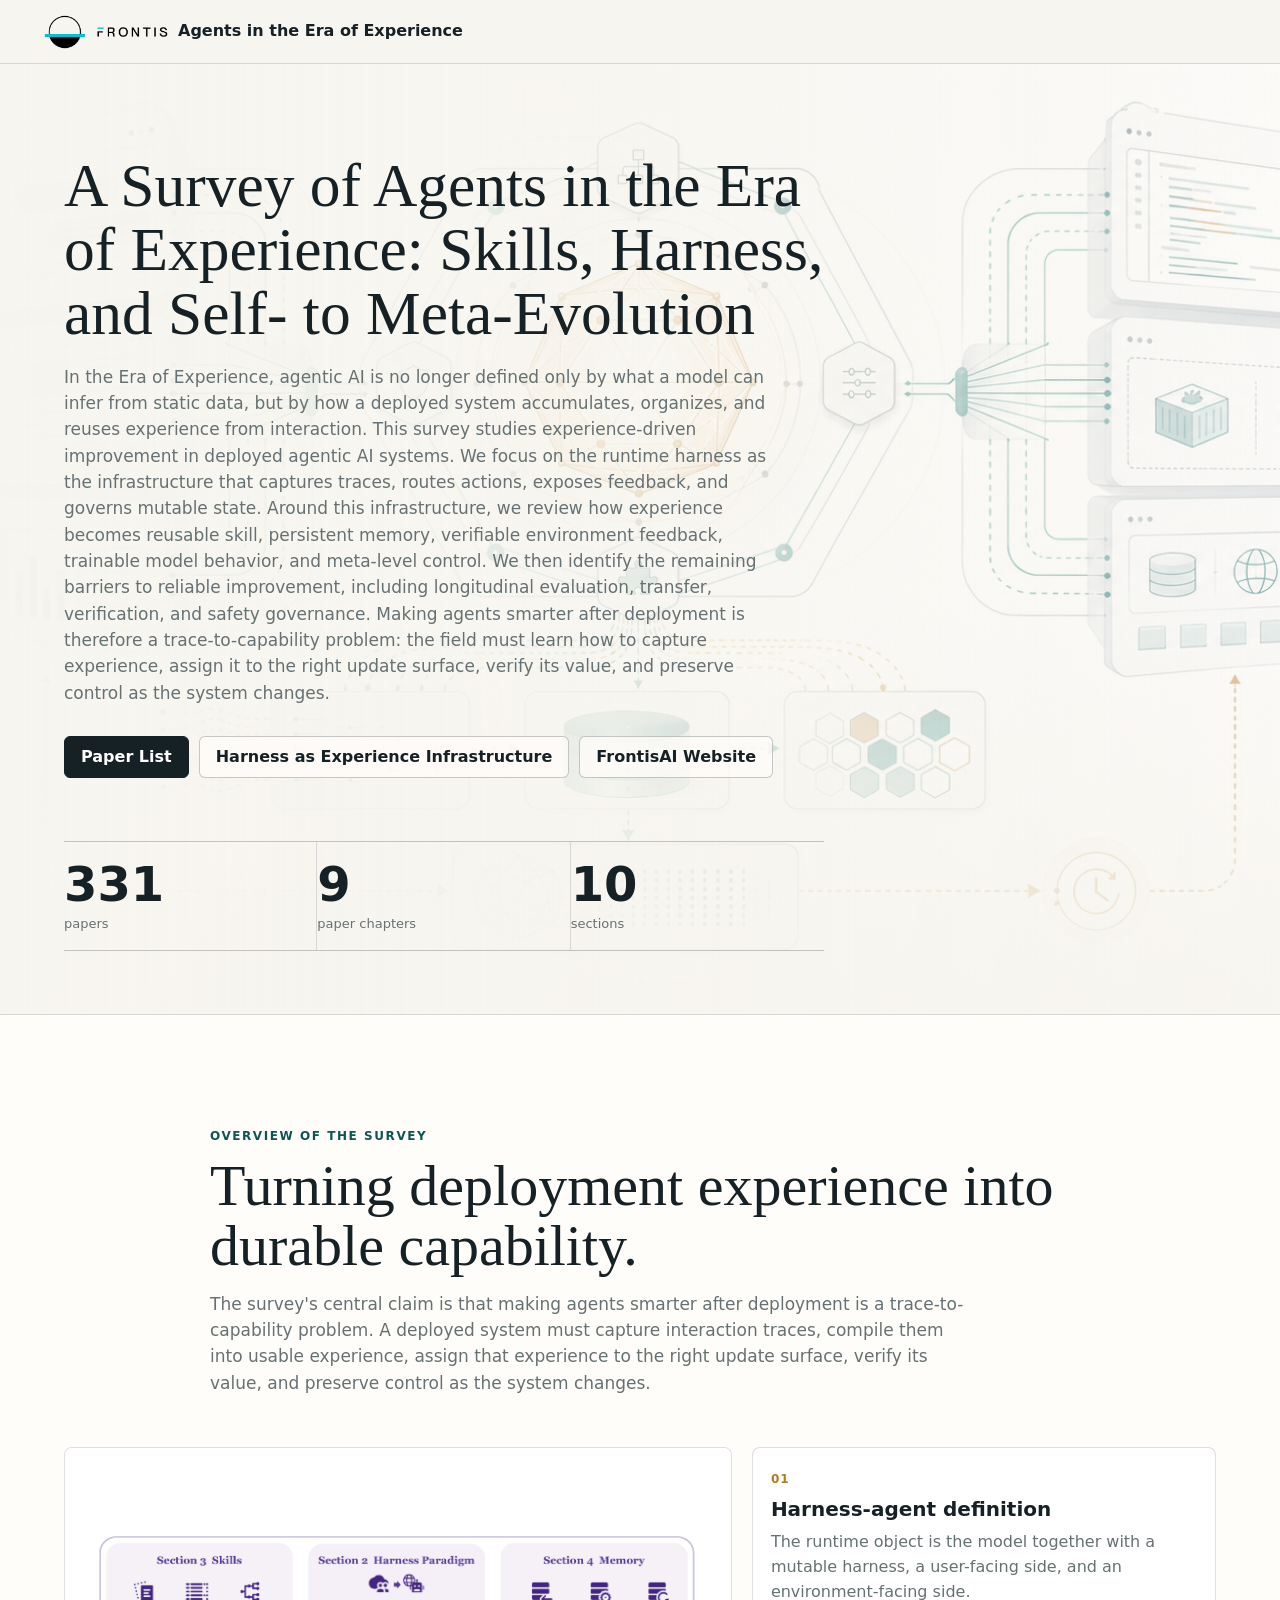
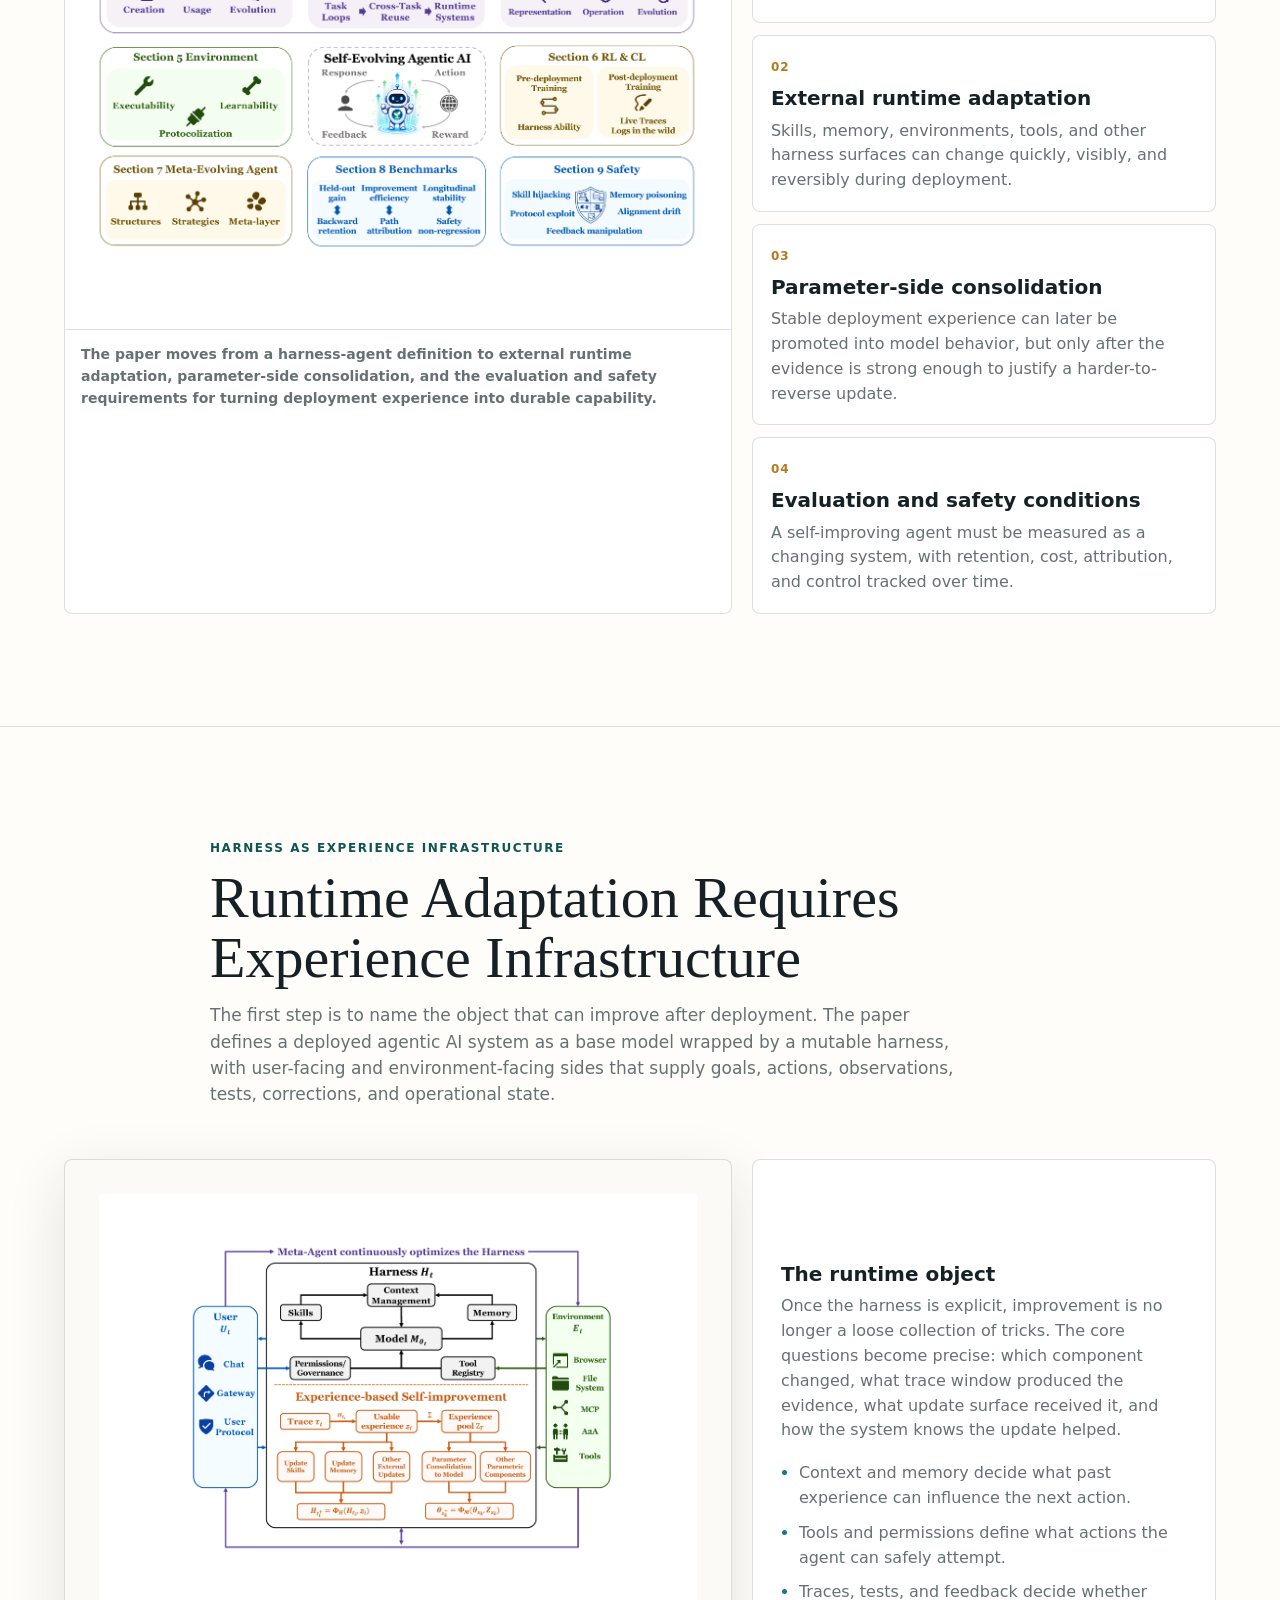
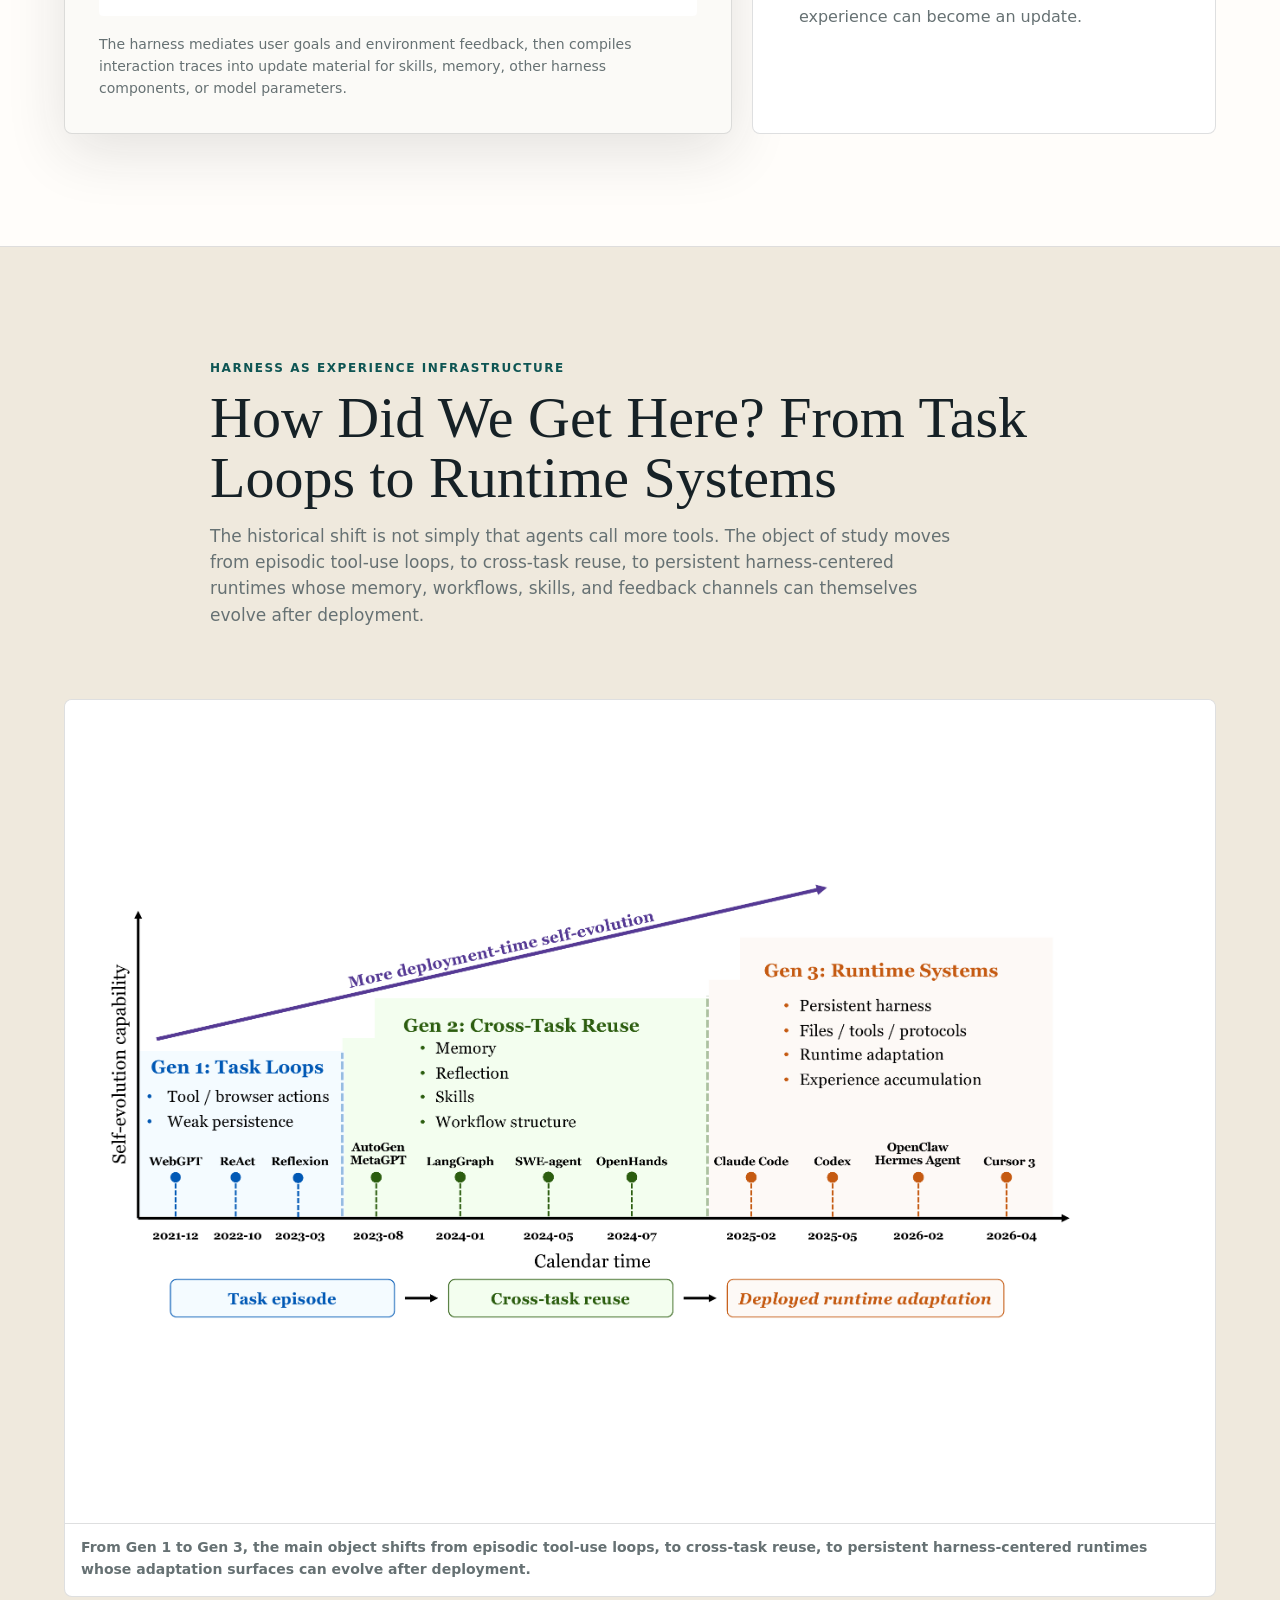
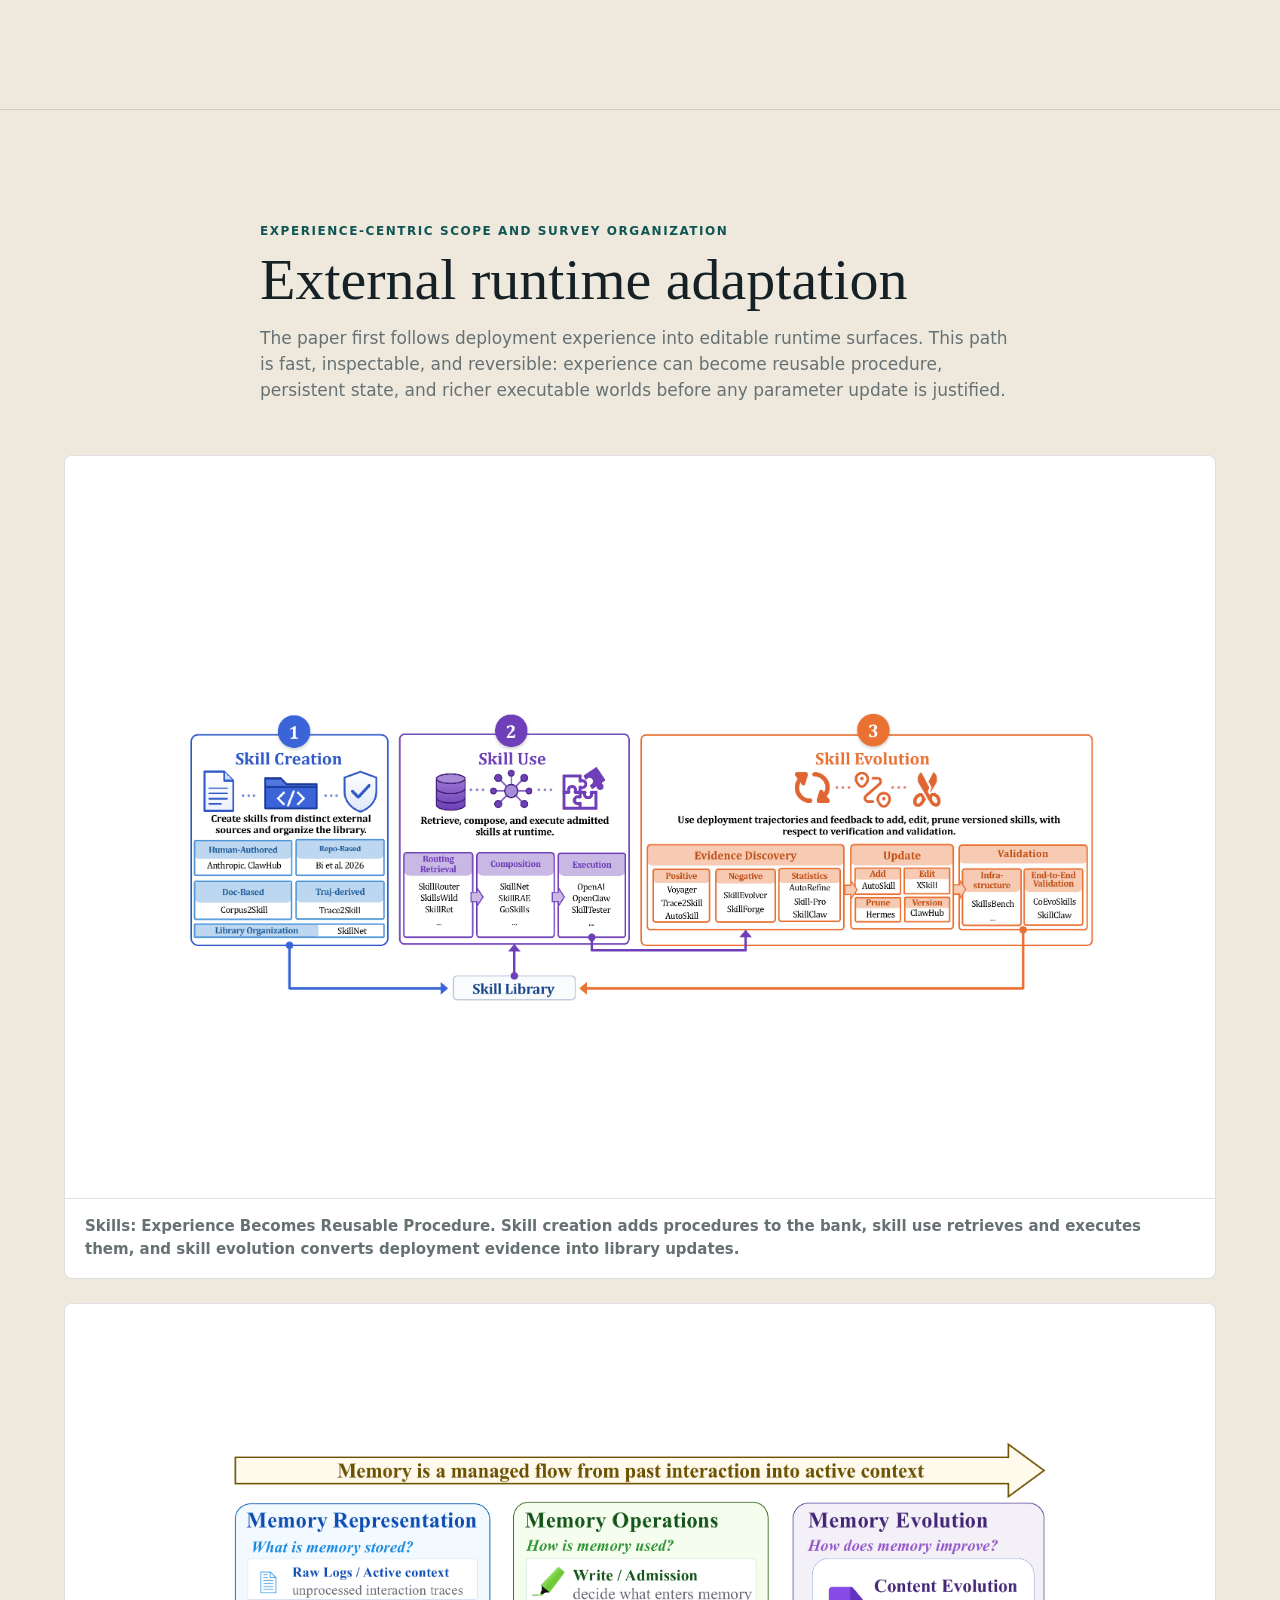
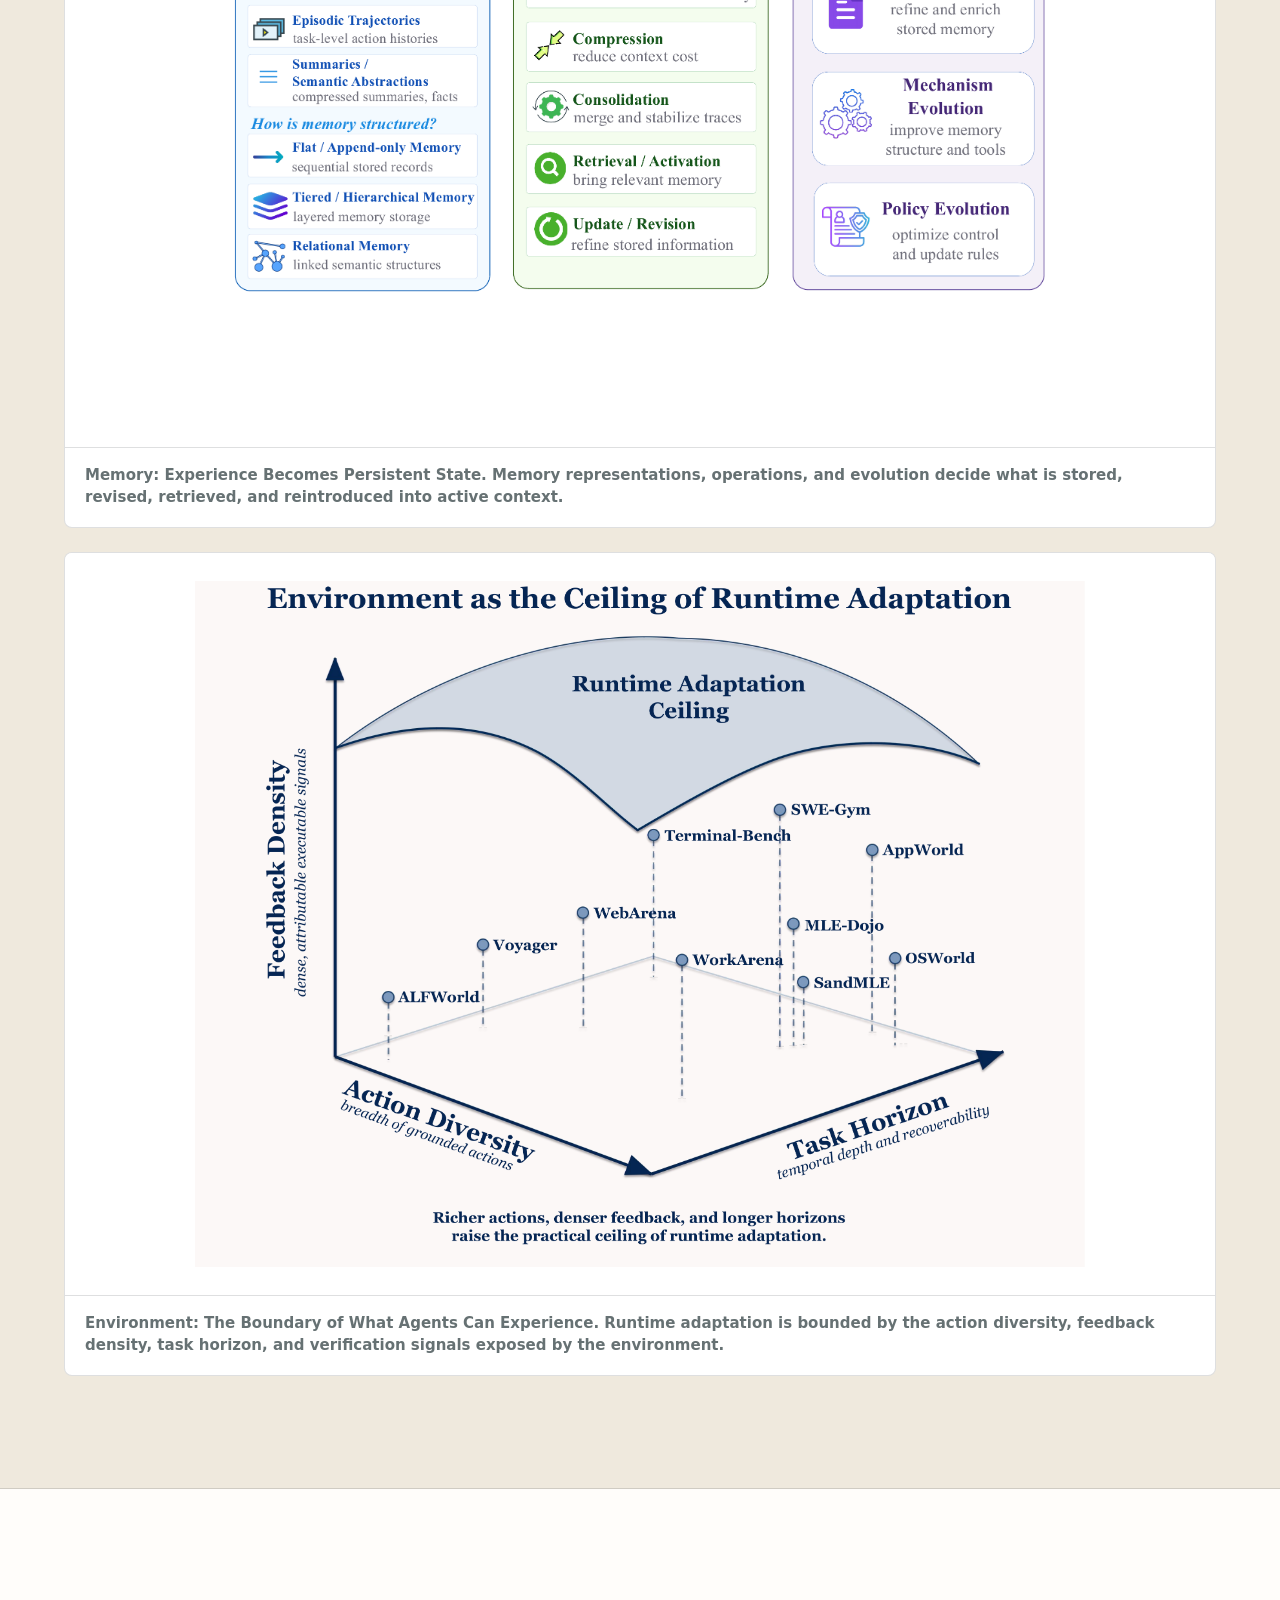
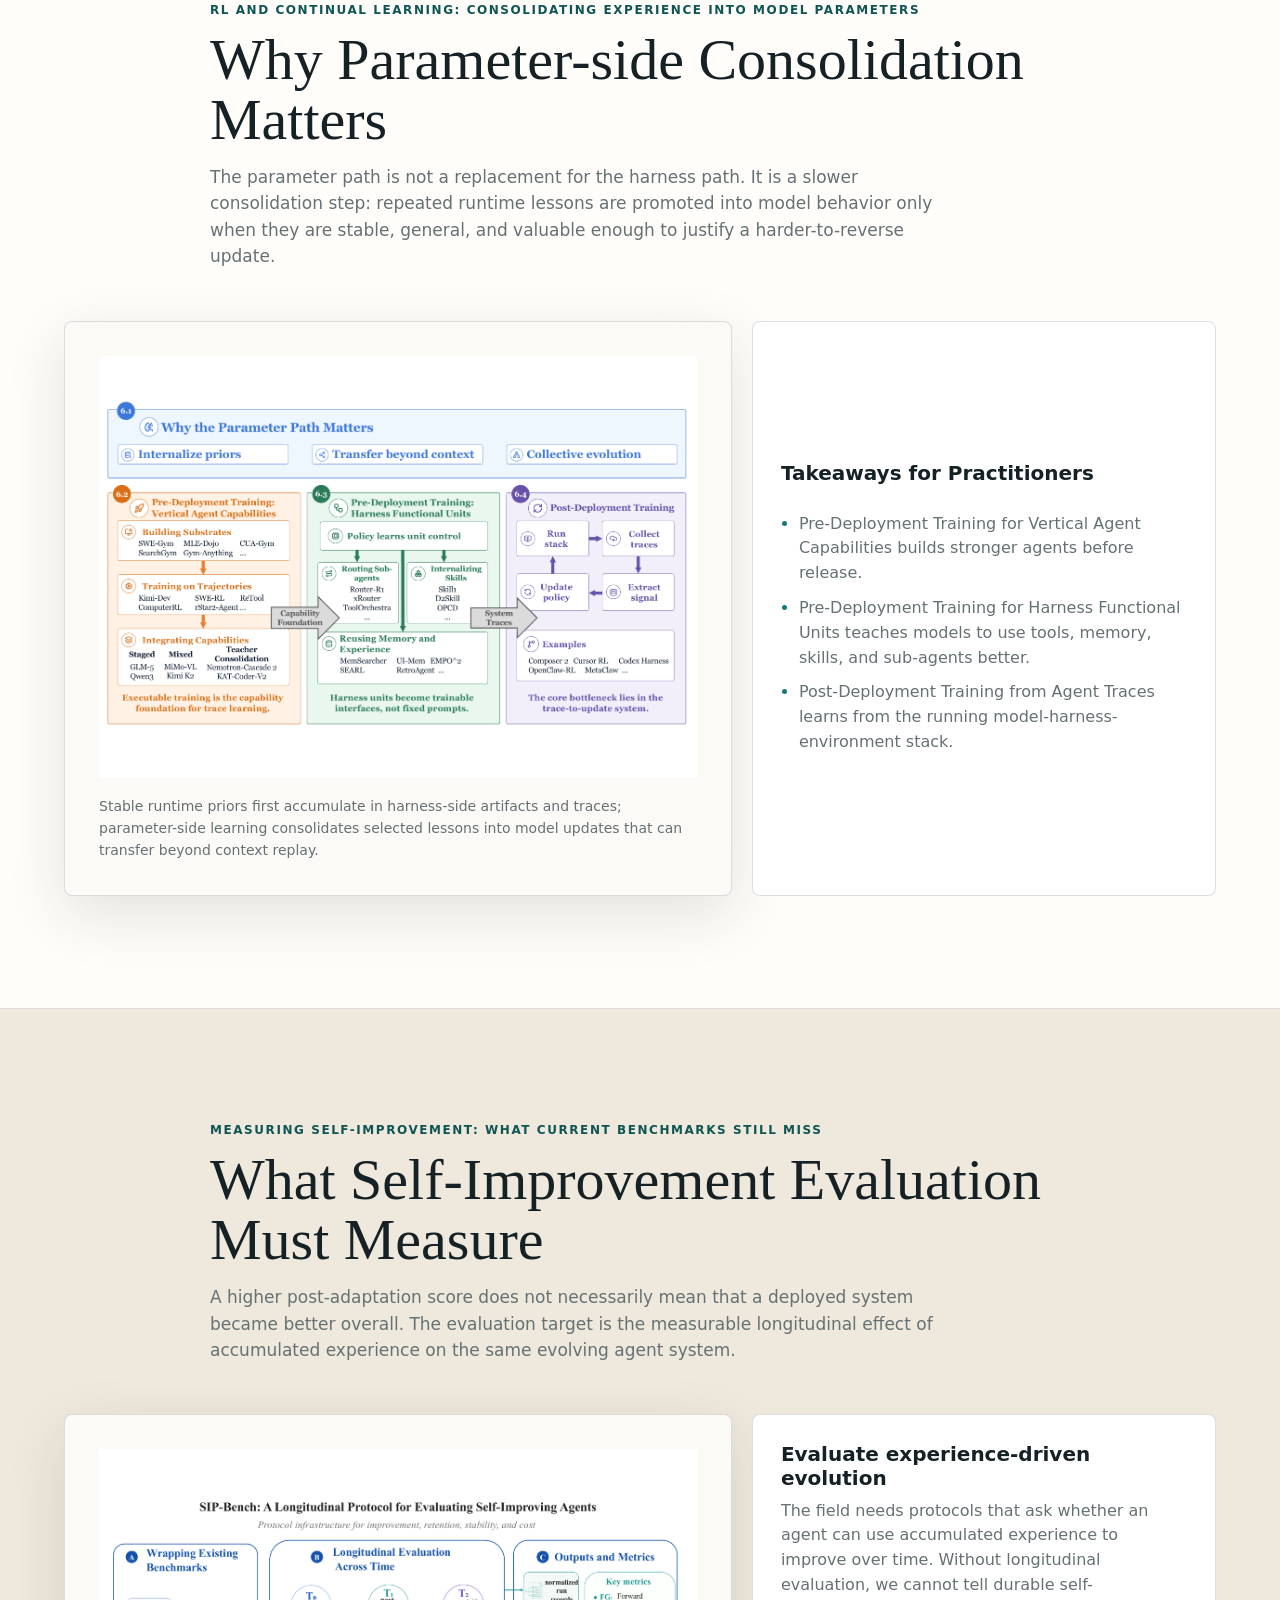
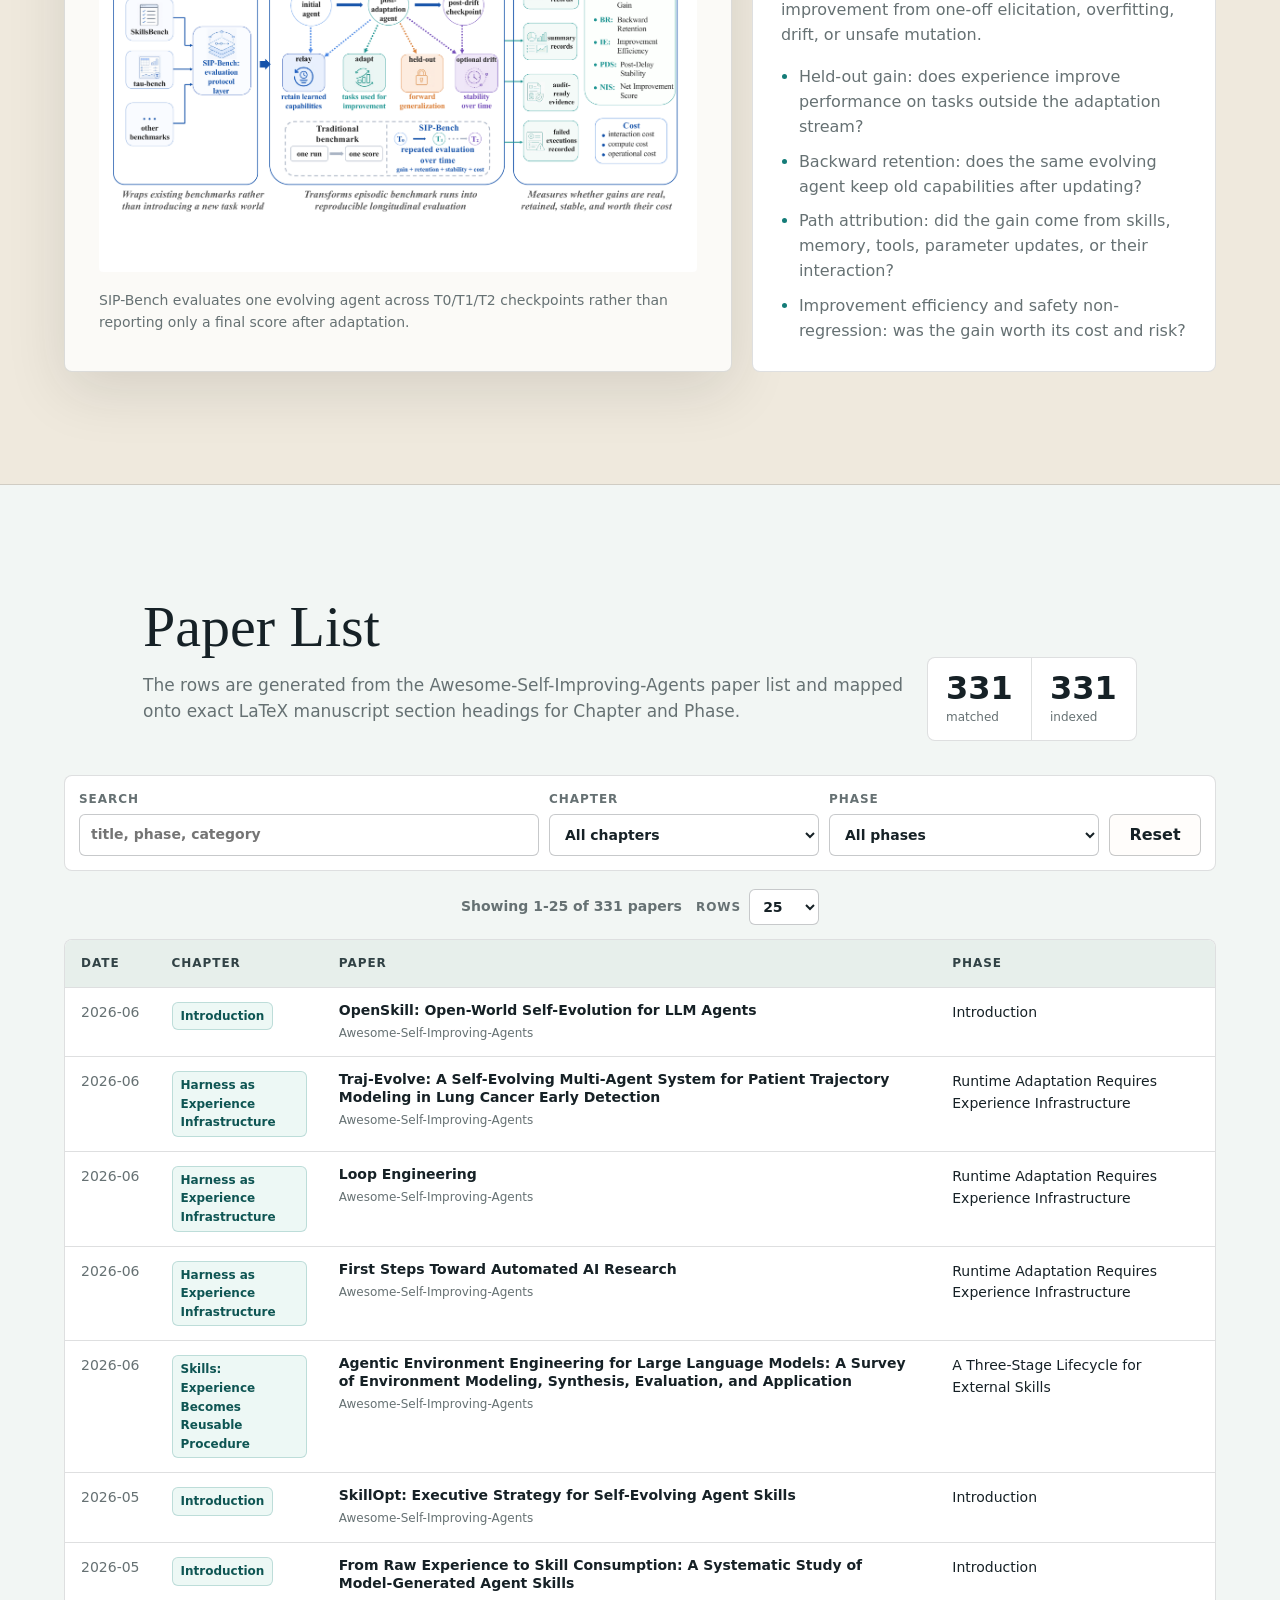
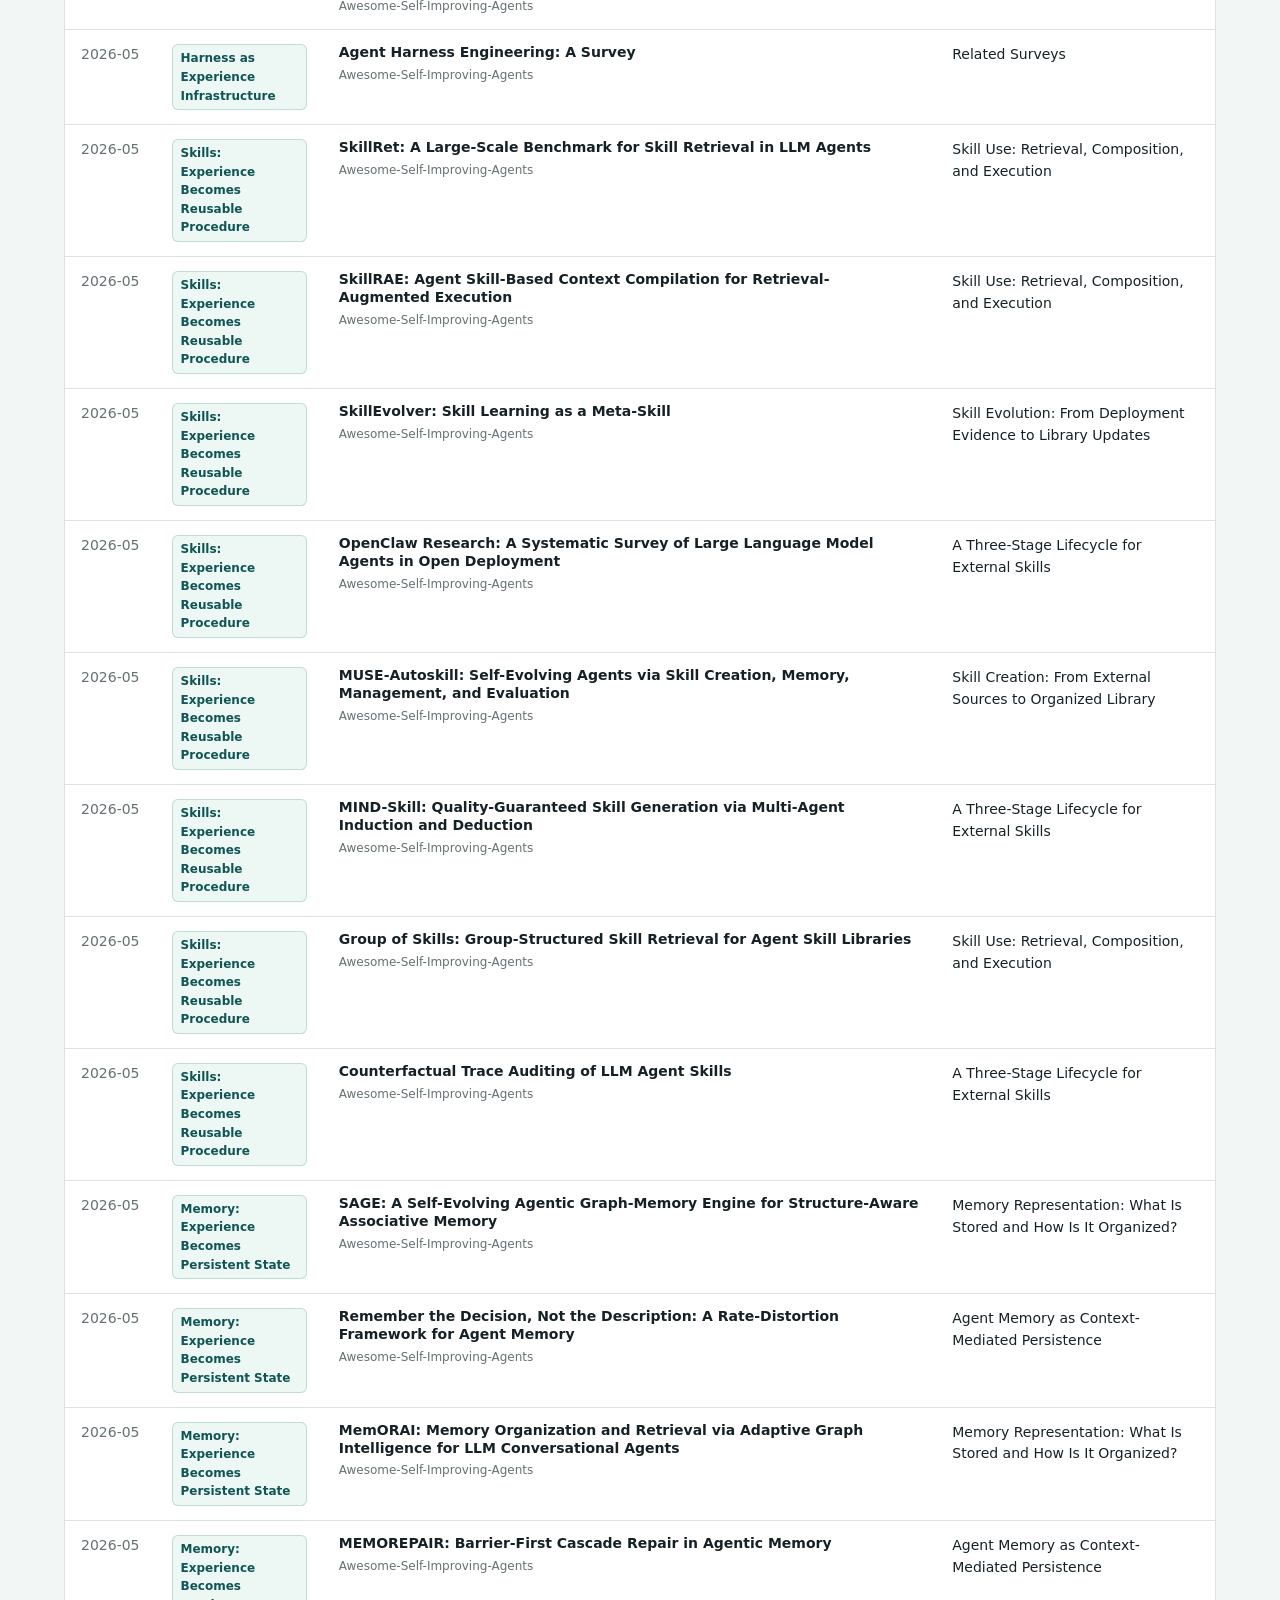
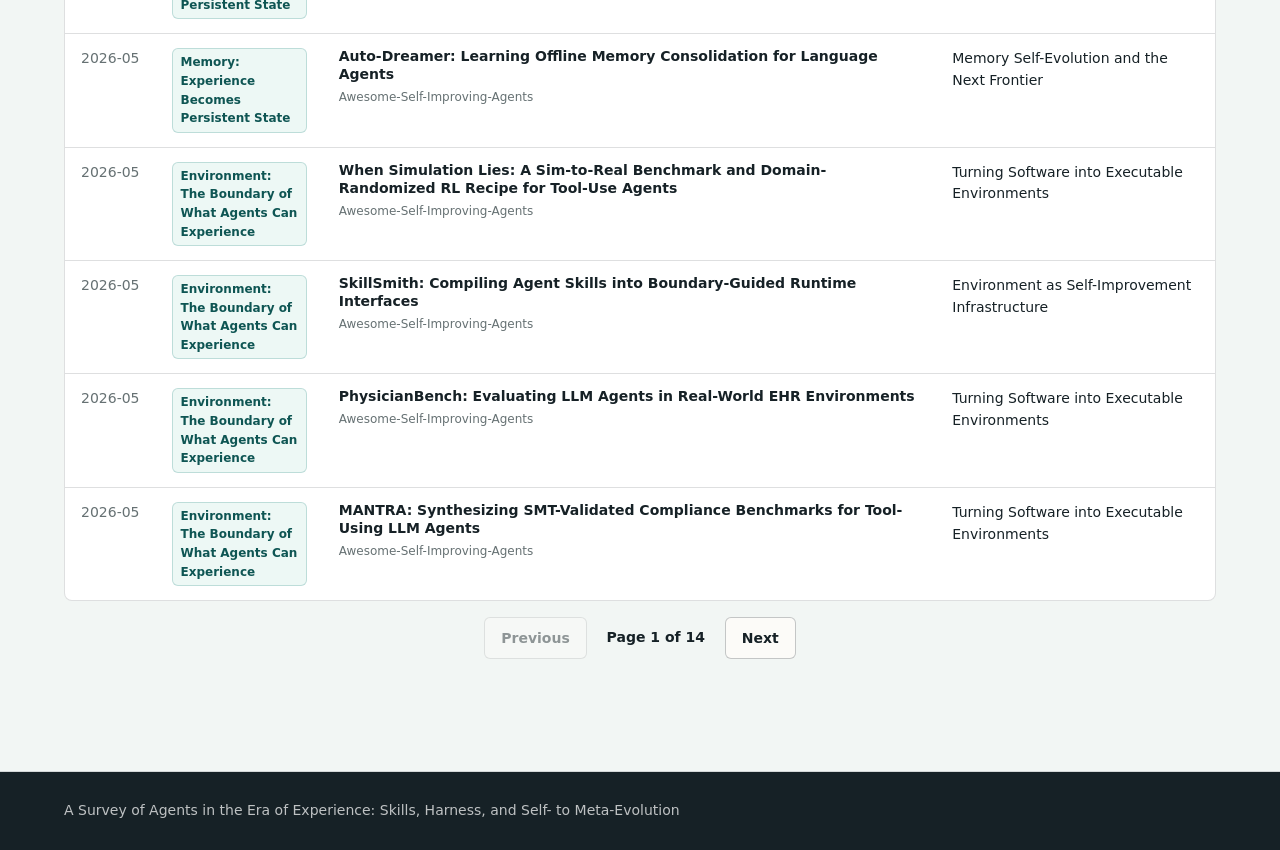
==== index.html @ 9051f3e9 "Cache bust filtered paper data" ====
<!doctype html>
<html lang="en">
<head>
  <meta charset="utf-8">
  <meta name="viewport" content="width=device-width, initial-scale=1">
  <meta name="description" content="A Survey of Agents in the Era of Experience: Skills, Harness, and Self- to Meta-Evolution.">
  <meta name="theme-color" content="#f7f5ef">
  <title>Agents in the Era of Experience</title>
  <link rel="icon" href="assets/favicon.ico" sizes="any">
  <link rel="icon" type="image/png" sizes="32x32" href="assets/frontis-favicon-32.png">
  <link rel="icon" type="image/png" sizes="512x512" href="assets/frontis-favicon.png">
  <link rel="apple-touch-icon" href="assets/apple-touch-icon.png">
  <link rel="preload" href="assets/harness-runtime-hero.png" as="image">
  <link rel="preload" href="assets/frontis-logo.png" as="image">
  <link rel="stylesheet" href="styles.css">
</head>
<body>
  <a class="skip-link" href="#papers">Skip to papers</a>

  <header class="site-header" aria-label="Site navigation">
    <a class="brand" href="#overview" aria-label="Survey home">
      <img class="brand-logo" src="assets/frontis-logo.png" alt="Frontis">
      <span class="brand-text" id="brand-title">Agents in the Era of Experience</span>
    </a>
  </header>

  <main>
    <section class="hero" id="overview" aria-labelledby="hero-title">
      <img class="hero-image" src="assets/harness-runtime-hero.png" alt="">
      <div class="hero-copy">
        <h1 id="hero-title">A Survey of Agents in the Era of Experience: Skills, Harness, and Self- to Meta-Evolution</h1>
        <p class="hero-summary" id="hero-abstract">
          In the Era of Experience, agentic AI is no longer defined only by what a model can infer from static data, but by how a deployed system accumulates, organizes, and reuses experience from interaction. This survey studies experience-driven improvement in deployed agentic AI systems. We focus on the runtime harness as the infrastructure that captures traces, routes actions, exposes feedback, and governs mutable state. Around this infrastructure, we review how experience becomes reusable skill, persistent memory, verifiable environment feedback, trainable model behavior, and meta-level control. We then identify the remaining barriers to reliable improvement, including longitudinal evaluation, transfer, verification, and safety governance. Making agents smarter after deployment is therefore a trace-to-capability problem: the field must learn how to capture experience, assign it to the right update surface, verify its value, and preserve control as the system changes.
        </p>
        <div class="hero-actions" aria-label="Survey links">
          <a class="button button-primary" href="#papers">Paper List</a>
          <a class="button" href="#definition">Harness as Experience Infrastructure</a>
          <a class="button" href="https://frontis.ai" target="_blank" rel="noreferrer">FrontisAI Website</a>
        </div>
      </div>
      <dl class="hero-stats" aria-label="LaTeX manuscript summary">
        <div>
          <dt id="stat-papers">111</dt>
          <dd>papers</dd>
        </div>
        <div>
          <dt id="stat-parts">9</dt>
          <dd>paper chapters</dd>
        </div>
        <div>
          <dt id="stat-sections">10</dt>
          <dd>sections</dd>
        </div>
      </dl>
    </section>

    <section class="content-section claim-section" aria-labelledby="claim-title">
      <div class="section-heading">
        <p class="eyebrow">Overview of the survey</p>
        <h2 id="claim-title">Turning deployment experience into durable capability.</h2>
        <p>
          The survey's central claim is that making agents smarter after deployment is a trace-to-capability problem. A deployed system must capture interaction traces, compile them into usable experience, assign that experience to the right update surface, verify its value, and preserve control as the system changes.
        </p>
      </div>
      <div class="claim-layout">
        <figure class="single-figure">
          <img src="assets/chapters-figure.png" width="2573" height="1819" alt="Overview of the survey figure rendered from the LaTeX-referenced chapters PDF.">
          <figcaption>The paper moves from a harness-agent definition to external runtime adaptation, parameter-side consolidation, and the evaluation and safety requirements for turning deployment experience into durable capability.</figcaption>
        </figure>
        <div class="claim-points" aria-label="Survey claims">
          <article>
            <span>01</span>
            <h3>Harness-agent definition</h3>
            <p>The runtime object is the model together with a mutable harness, a user-facing side, and an environment-facing side.</p>
          </article>
          <article>
            <span>02</span>
            <h3>External runtime adaptation</h3>
            <p>Skills, memory, environments, tools, and other harness surfaces can change quickly, visibly, and reversibly during deployment.</p>
          </article>
          <article>
            <span>03</span>
            <h3>Parameter-side consolidation</h3>
            <p>Stable deployment experience can later be promoted into model behavior, but only after the evidence is strong enough to justify a harder-to-reverse update.</p>
          </article>
          <article>
            <span>04</span>
            <h3>Evaluation and safety conditions</h3>
            <p>A self-improving agent must be measured as a changing system, with retention, cost, attribution, and control tracked over time.</p>
          </article>
        </div>
      </div>
    </section>

    <section class="content-section definition-section" id="definition" aria-labelledby="definition-title">
      <div class="section-heading">
        <p class="eyebrow">Harness as Experience Infrastructure</p>
        <h2 id="definition-title">Runtime Adaptation Requires Experience Infrastructure</h2>
        <p>
          The first step is to name the object that can improve after deployment. The paper defines a deployed agentic AI system as a base model wrapped by a mutable harness, with user-facing and environment-facing sides that supply goals, actions, observations, tests, corrections, and operational state.
        </p>
      </div>
      <div class="figure-story">
        <figure class="runtime-figure">
          <img src="assets/harness-figure.png" width="2573" height="1819" alt="Harness as experience infrastructure figure rendered from the LaTeX-referenced harness PDF.">
          <figcaption>The harness mediates user goals and environment feedback, then compiles interaction traces into update material for skills, memory, other harness components, or model parameters.</figcaption>
        </figure>
        <div class="story-copy">
          <h3>The runtime object</h3>
          <p>
            Once the harness is explicit, improvement is no longer a loose collection of tricks. The core questions become precise: which component changed, what trace window produced the evidence, what update surface received it, and how the system knows the update helped.
          </p>
          <ul class="story-points">
            <li>Context and memory decide what past experience can influence the next action.</li>
            <li>Tools and permissions define what actions the agent can safely attempt.</li>
            <li>Traces, tests, and feedback decide whether experience can become an update.</li>
          </ul>
        </div>
      </div>
    </section>

    <section class="content-section timeline-section" id="timeline" aria-labelledby="timeline-title">
      <div class="section-heading">
        <p class="eyebrow">Harness as Experience Infrastructure</p>
        <h2 id="timeline-title">How Did We Get Here? From Task Loops to Runtime Systems</h2>
        <p>
          The historical shift is not simply that agents call more tools. The object of study moves from episodic tool-use loops, to cross-task reuse, to persistent harness-centered runtimes whose memory, workflows, skills, and feedback channels can themselves evolve after deployment.
        </p>
      </div>
      <figure class="timeline-figure">
        <img src="assets/timeline-figure.png" width="2573" height="1819" alt="Historical progression figure rendered from the LaTeX-referenced timeline PDF.">
        <figcaption>From Gen 1 to Gen 3, the main object shifts from episodic tool-use loops, to cross-task reuse, to persistent harness-centered runtimes whose adaptation surfaces can evolve after deployment.</figcaption>
      </figure>
    </section>

    <section class="content-section external-section" aria-labelledby="external-title">
      <div class="section-heading">
        <p class="eyebrow">Experience-Centric Scope and Survey Organization</p>
        <h2 id="external-title">External runtime adaptation</h2>
        <p>
          The paper first follows deployment experience into editable runtime surfaces. This path is fast, inspectable, and reversible: experience can become reusable procedure, persistent state, and richer executable worlds before any parameter update is justified.
        </p>
      </div>
      <div class="external-figure-stack">
        <figure class="external-figure-card">
          <img src="assets/skill-figure.png" width="2573" height="1819" alt="External skill lifecycle figure rendered from the LaTeX-referenced skill PDF.">
          <figcaption><strong>Skills: Experience Becomes Reusable Procedure.</strong> Skill creation adds procedures to the bank, skill use retrieves and executes them, and skill evolution converts deployment evidence into library updates.</figcaption>
        </figure>
        <figure class="external-figure-card">
          <img src="assets/memory-figure.png" width="2573" height="1819" alt="Context-mediated memory figure rendered from the LaTeX-referenced memory PDF.">
          <figcaption><strong>Memory: Experience Becomes Persistent State.</strong> Memory representations, operations, and evolution decide what is stored, revised, retrieved, and reintroduced into active context.</figcaption>
        </figure>
        <figure class="external-figure-card">
          <img src="assets/environment-figure.png" width="2755" height="2126" alt="Environment as runtime adaptation ceiling figure rendered from the LaTeX-referenced environment PDF.">
          <figcaption><strong>Environment: The Boundary of What Agents Can Experience.</strong> Runtime adaptation is bounded by the action diversity, feedback density, task horizon, and verification signals exposed by the environment.</figcaption>
        </figure>
      </div>
    </section>

    <section class="content-section consolidation-section" aria-labelledby="consolidation-title">
      <div class="section-heading">
        <p class="eyebrow">RL and Continual Learning: Consolidating Experience into Model Parameters</p>
        <h2 id="consolidation-title">Why Parameter-side Consolidation Matters</h2>
        <p>
          The parameter path is not a replacement for the harness path. It is a slower consolidation step: repeated runtime lessons are promoted into model behavior only when they are stable, general, and valuable enough to justify a harder-to-reverse update.
        </p>
      </div>
      <div class="figure-story figure-story-reverse">
        <figure class="runtime-figure">
          <img src="assets/parameter-path-figure.png" width="2573" height="1819" alt="Parameter-side learning figure rendered from the LaTeX-referenced rl PDF.">
          <figcaption>Stable runtime priors first accumulate in harness-side artifacts and traces; parameter-side learning consolidates selected lessons into model updates that can transfer beyond context replay.</figcaption>
        </figure>
        <div class="story-copy">
          <h3>Takeaways for Practitioners</h3>
          <ul class="story-points">
            <li>Pre-Deployment Training for Vertical Agent Capabilities builds stronger agents before release.</li>
            <li>Pre-Deployment Training for Harness Functional Units teaches models to use tools, memory, skills, and sub-agents better.</li>
            <li>Post-Deployment Training from Agent Traces learns from the running model-harness-environment stack.</li>
          </ul>
        </div>
      </div>
    </section>

    <section class="content-section measurement-section" aria-labelledby="measurement-title">
      <div class="section-heading">
        <p class="eyebrow">Measuring Self-Improvement: What Current Benchmarks Still Miss</p>
        <h2 id="measurement-title">What Self-Improvement Evaluation Must Measure</h2>
        <p>
          A higher post-adaptation score does not necessarily mean that a deployed system became better overall. The evaluation target is the measurable longitudinal effect of accumulated experience on the same evolving agent system.
        </p>
      </div>
      <div class="figure-story">
        <figure class="runtime-figure">
          <img src="assets/evaluation-figure.png" width="2573" height="1819" alt="SIP-Bench protocol figure rendered from the LaTeX-referenced sip PDF.">
          <figcaption>SIP-Bench evaluates one evolving agent across T0/T1/T2 checkpoints rather than reporting only a final score after adaptation.</figcaption>
        </figure>
        <div class="story-copy">
          <h3>Evaluate experience-driven evolution</h3>
          <p>
            The field needs protocols that ask whether an agent can use accumulated experience to improve over time. Without longitudinal evaluation, we cannot tell durable self-improvement from one-off elicitation, overfitting, drift, or unsafe mutation.
          </p>
          <ul class="story-points">
            <li>Held-out gain: does experience improve performance on tasks outside the adaptation stream?</li>
            <li>Backward retention: does the same evolving agent keep old capabilities after updating?</li>
            <li>Path attribution: did the gain come from skills, memory, tools, parameter updates, or their interaction?</li>
            <li>Improvement efficiency and safety non-regression: was the gain worth its cost and risk?</li>
          </ul>
        </div>
      </div>
    </section>

    <section class="content-section papers-section" id="papers" aria-labelledby="papers-title">
      <div class="section-heading papers-heading">
        <div>
          <h2 id="papers-title">Paper List</h2>
          <p>
            The rows are generated from the Awesome-Self-Improving-Agents paper list and mapped onto exact LaTeX manuscript section headings for Chapter and Phase.
          </p>
        </div>
        <dl class="catalog-stats">
          <div>
            <dt id="visible-count">0</dt>
            <dd>matched</dd>
          </div>
          <div>
            <dt id="total-count">0</dt>
            <dd>indexed</dd>
          </div>
        </dl>
      </div>

      <div class="paper-controls" aria-label="Paper filters">
        <label class="search-box">
          <span>Search</span>
          <input id="paper-search" type="search" placeholder="title, phase, category">
        </label>
        <label>
          <span>Chapter</span>
          <select id="chapter-filter">
            <option value="all">All chapters</option>
          </select>
        </label>
        <label>
          <span>Phase</span>
          <select id="phase-filter">
            <option value="all">All phases</option>
          </select>
        </label>
        <button class="button reset-button" id="reset-filters" type="button">Reset</button>
      </div>

      <div class="paper-pagination paper-pagination-top" aria-label="Paper list page size">
        <p id="page-summary">Showing 0 papers</p>
        <label class="page-size-control">
          <span>Rows</span>
          <select id="page-size">
            <option value="25" selected>25</option>
            <option value="50">50</option>
            <option value="100">100</option>
          </select>
        </label>
      </div>

      <div class="paper-table-wrap">
        <table class="paper-table">
          <thead>
            <tr>
              <th scope="col">Date</th>
              <th scope="col">Chapter</th>
              <th scope="col">Paper</th>
              <th scope="col">Phase</th>
            </tr>
          </thead>
          <tbody id="paper-table-body"></tbody>
        </table>
      </div>

      <div class="paper-pagination paper-pagination-bottom" aria-label="Paper list pagination">
        <button class="button" id="prev-page" type="button">Previous</button>
        <span id="page-indicator">Page 1 of 1</span>
        <button class="button" id="next-page" type="button">Next</button>
      </div>
    </section>
  </main>

  <footer class="site-footer">
    <p>A Survey of Agents in the Era of Experience: Skills, Harness, and Self- to Meta-Evolution</p>
  </footer>

  <script src="data/manuscript.js"></script>
  <script src="data/papers.js?v=193d3d6-331"></script>
  <script src="app.js"></script>
</body>
</html>
---- styles.css ----
:root {
  --paper: #f7f5ef;
  --paper-warm: #efe9dd;
  --surface: #fffdfa;
  --surface-strong: #ffffff;
  --ink: #162126;
  --muted: #667173;
  --line: rgba(22, 33, 38, 0.14);
  --line-strong: rgba(22, 33, 38, 0.24);
  --teal: #147c78;
  --teal-dark: #0e5553;
  --amber: #b7791f;
  --rust: #954f43;
  --blue: #3e6482;
  --plum: #6e5772;
  --shadow: 0 18px 60px rgba(31, 35, 37, 0.12);
  --radius: 8px;
  --container: 1180px;
  --header-height: 64px;
}

* {
  box-sizing: border-box;
}

html {
  scroll-behavior: smooth;
  scroll-padding-top: calc(var(--header-height) + 18px);
}

body {
  margin: 0;
  background: var(--paper);
  color: var(--ink);
  font-family: Inter, ui-sans-serif, system-ui, -apple-system, BlinkMacSystemFont, "Segoe UI", sans-serif;
  line-height: 1.55;
  letter-spacing: 0;
  overflow-x: hidden;
}

img {
  display: block;
  max-width: 100%;
  height: auto;
}

a {
  color: inherit;
  text-decoration: none;
}

button,
input,
select {
  font: inherit;
}

.skip-link {
  position: fixed;
  top: 0;
  left: 12px;
  z-index: 30;
  transform: translateY(calc(-100% - 8px));
  background: var(--ink);
  color: #fff;
  padding: 8px 12px;
  border-radius: 6px;
}

.skip-link:focus {
  transform: translateY(12px);
}

.site-header {
  position: sticky;
  top: 0;
  z-index: 20;
  min-height: var(--header-height);
  display: flex;
  align-items: center;
  justify-content: flex-start;
  gap: 24px;
  padding: 10px clamp(18px, 4vw, 44px);
  background: rgba(247, 245, 239, 0.92);
  border-bottom: 1px solid var(--line);
  backdrop-filter: blur(14px);
}

.brand {
  display: inline-flex;
  align-items: center;
  gap: 10px;
  min-width: 0;
  max-width: min(920px, calc(100vw - 36px));
  font-weight: 700;
}

.brand-logo {
  width: 124px;
  height: 34px;
  object-fit: contain;
  object-position: left center;
  flex: 0 0 auto;
}

.brand-text {
  min-width: 0;
  overflow: hidden;
  text-overflow: ellipsis;
  white-space: nowrap;
}

.top-nav {
  display: flex;
  align-items: center;
  gap: clamp(12px, 2vw, 26px);
  color: var(--muted);
  font-size: 14px;
}

.top-nav a {
  white-space: nowrap;
}

.top-nav a:hover,
.top-nav a:focus-visible {
  color: var(--ink);
}

.hero {
  position: relative;
  min-height: calc(100svh - var(--header-height));
  min-height: calc(100dvh - var(--header-height));
  padding: clamp(70px, 10dvh, 136px) clamp(18px, 5vw, 72px) clamp(38px, 7dvh, 72px);
  overflow: hidden;
  border-bottom: 1px solid var(--line);
}

.hero::before {
  content: "";
  position: absolute;
  inset: 0;
  background:
    linear-gradient(90deg, rgba(247, 245, 239, 0.98) 0%, rgba(247, 245, 239, 0.88) 40%, rgba(247, 245, 239, 0.28) 100%),
    linear-gradient(0deg, rgba(247, 245, 239, 0.96) 0%, rgba(247, 245, 239, 0.18) 44%);
  z-index: 1;
}

.hero-image {
  position: absolute;
  inset: 0;
  width: 100%;
  height: 100%;
  object-fit: cover;
  object-position: center;
}

.hero-copy {
  position: relative;
  z-index: 2;
  width: min(100%, 840px);
  max-width: 840px;
}

.eyebrow,
.mini-label {
  margin: 0 0 10px;
  color: var(--teal-dark);
  font-size: 12px;
  font-weight: 800;
  letter-spacing: 0.13em;
  text-transform: uppercase;
}

h1,
h2,
h3,
p {
  margin-top: 0;
}

h1 {
  max-width: 800px;
  margin-bottom: 18px;
  font-family: Georgia, "Times New Roman", serif;
  font-size: clamp(42px, 4.8vw, 72px);
  font-weight: 500;
  line-height: 1.04;
  overflow-wrap: break-word;
}

.hero-subtitle {
  max-width: 670px;
  margin-bottom: 18px;
  color: #2f3c40;
  font-size: clamp(21px, 3vw, 32px);
  line-height: 1.2;
}

.hero-summary {
  max-width: 720px;
  margin-bottom: 30px;
  color: var(--muted);
  font-size: 17px;
}

.hero-actions,
.paper-controls {
  display: flex;
  flex-wrap: wrap;
  gap: 10px;
  align-items: center;
}

.button {
  display: inline-flex;
  align-items: center;
  justify-content: center;
  min-height: 42px;
  padding: 10px 16px;
  border: 1px solid var(--line-strong);
  border-radius: 6px;
  background: rgba(255, 253, 250, 0.72);
  color: var(--ink);
  font-weight: 700;
  line-height: 1;
  cursor: pointer;
}

.button:hover,
.button:focus-visible {
  border-color: var(--ink);
  background: var(--surface-strong);
}

.button-primary {
  border-color: var(--ink);
  background: var(--ink);
  color: #fff;
}

.button-primary:hover,
.button-primary:focus-visible {
  background: var(--teal-dark);
  border-color: var(--teal-dark);
}

.button:disabled {
  cursor: not-allowed;
  opacity: 0.45;
}

.hero-stats {
  position: relative;
  z-index: 2;
  display: grid;
  grid-template-columns: repeat(3, minmax(0, 1fr));
  gap: 0;
  width: min(760px, calc(100vw - 36px));
  margin: clamp(36px, 7dvh, 82px) 0 0;
  border-top: 1px solid var(--line-strong);
  border-bottom: 1px solid var(--line-strong);
}

.hero-stats div {
  padding: 18px 18px 16px 0;
  border-right: 1px solid var(--line);
}

.hero-stats div:last-child {
  border-right: 0;
}

.hero-stats dt {
  font-size: clamp(28px, 5vw, 48px);
  font-weight: 800;
  line-height: 1;
}

.hero-stats dd {
  margin: 6px 0 0;
  color: var(--muted);
  font-size: 13px;
}

.content-section {
  padding: clamp(68px, 9vw, 112px) clamp(18px, 5vw, 72px);
  border-bottom: 1px solid var(--line);
  min-height: clamp(620px, calc(100svh - var(--header-height)), 920px);
  min-height: clamp(620px, calc(100dvh - var(--header-height)), 920px);
  display: flex;
  flex-direction: column;
  justify-content: center;
}

.content-section[id] {
  scroll-margin-top: calc(var(--header-height) + 18px);
}

.section-heading {
  max-width: var(--container);
  margin: 0 auto 34px;
}

.section-heading h2 {
  max-width: 860px;
  margin-bottom: 14px;
  font-family: Georgia, "Times New Roman", serif;
  font-size: clamp(34px, 5vw, 58px);
  font-weight: 500;
  line-height: 1.04;
}

.section-heading p:not(.eyebrow) {
  max-width: 760px;
  color: var(--muted);
  font-size: 17px;
}

.definition-section {
  background: var(--surface);
}

.runtime-layout {
  display: grid;
  grid-template-columns: minmax(0, 1.4fr) minmax(320px, 0.6fr);
  gap: 20px;
  max-width: var(--container);
  margin: 0 auto 28px;
  align-items: stretch;
}

.runtime-figure {
  margin: 0;
  padding: clamp(18px, 4vw, 34px);
  border: 1px solid var(--line);
  border-radius: var(--radius);
  background: #fbfaf7;
  box-shadow: var(--shadow);
}

.runtime-figure img {
  width: 100%;
  border-radius: 4px;
  background: #fff;
}

.runtime-figure figcaption {
  max-width: 850px;
  margin-top: 18px;
  color: var(--muted);
  font-size: 14px;
}

.runtime-notes {
  display: grid;
  gap: 12px;
}

.runtime-notes article {
  padding: 18px;
  border: 1px solid var(--line);
  border-radius: var(--radius);
  background: var(--surface-strong);
}

.runtime-notes span {
  display: inline-flex;
  margin-bottom: 12px;
  color: var(--amber);
  font-size: 12px;
  font-weight: 900;
  letter-spacing: 0.08em;
}

.runtime-notes h3 {
  margin-bottom: 8px;
  font-size: 18px;
  line-height: 1.2;
}

.runtime-notes p {
  margin-bottom: 0;
  color: var(--muted);
  font-size: 14px;
}

.path-grid,
.surface-grid,
.status-grid {
  display: grid;
  grid-template-columns: repeat(3, minmax(0, 1fr));
  gap: 16px;
  max-width: var(--container);
  margin: 0 auto;
}

.path-card,
.surface-card,
.status-grid article,
.timeline-item {
  border: 1px solid var(--line);
  border-radius: var(--radius);
  background: var(--surface-strong);
}

.path-card {
  padding: 24px;
  min-height: 210px;
}

.path-card h3,
.surface-card h3,
.status-grid h3,
.timeline-item h3 {
  margin-bottom: 10px;
  font-size: 21px;
  line-height: 1.18;
}

.path-card p:last-child,
.surface-card p,
.status-grid p,
.timeline-item p {
  margin-bottom: 0;
  color: var(--muted);
}

.path-external {
  border-top: 4px solid var(--teal);
}

.path-parameter {
  border-top: 4px solid var(--amber);
}

.path-meta {
  border-top: 4px solid var(--plum);
}

.timeline-section {
  background: var(--paper-warm);
}

.timeline {
  display: grid;
  grid-template-columns: repeat(3, minmax(0, 1fr));
  gap: 18px;
  max-width: var(--container);
  margin: 0 auto;
}

.timeline-figure {
  max-width: var(--container);
  margin: 20px auto 0;
  border: 1px solid var(--line);
  border-radius: var(--radius);
  background: var(--surface-strong);
  overflow: hidden;
}

.timeline-figure img {
  width: 100%;
  padding: 18px;
  background: #fff;
}

.timeline-figure figcaption {
  padding: 13px 16px 15px;
  border-top: 1px solid var(--line);
  color: var(--muted);
  font-size: 14px;
  font-weight: 700;
}

.timeline-item {
  position: relative;
  min-height: 276px;
  padding: 26px;
  overflow: hidden;
}

.timeline-item::before {
  content: "";
  position: absolute;
  inset: 0 0 auto;
  height: 5px;
  background: var(--teal);
}

.timeline-item:nth-child(2)::before {
  background: var(--blue);
}

.timeline-item:nth-child(3)::before {
  background: var(--rust);
}

.timeline-item time {
  display: inline-flex;
  margin-bottom: 46px;
  color: var(--muted);
  font-size: 13px;
  font-weight: 800;
  letter-spacing: 0.12em;
  text-transform: uppercase;
}

.timeline-item span {
  display: block;
  margin-top: 18px;
  color: var(--ink);
  font-size: 13px;
  font-weight: 700;
}

.surface-grid {
  grid-template-columns: repeat(4, minmax(0, 1fr));
}

.surface-card {
  min-height: 228px;
  padding: 22px;
}

.surface-card span {
  display: inline-flex;
  margin-bottom: 28px;
  color: var(--amber);
  font-size: 13px;
  font-weight: 900;
}

.surface-card:nth-child(2n) span {
  color: var(--teal);
}

.surface-card:nth-child(3n) span {
  color: var(--rust);
}

.figures-section {
  background: var(--surface);
}

.figure-strip {
  display: grid;
  grid-template-columns: 1fr 1fr;
  gap: 18px;
  max-width: var(--container);
  margin: 0 auto;
  align-items: stretch;
}

.single-figure {
  max-width: var(--container);
  margin: 0 auto;
  border: 1px solid var(--line);
  border-radius: var(--radius);
  background: var(--surface-strong);
  overflow: hidden;
}

.single-figure img {
  width: 100%;
  padding: 18px;
  background: #fff;
}

.single-figure figcaption {
  padding: 14px 16px 16px;
  border-top: 1px solid var(--line);
  color: var(--muted);
  font-size: 14px;
  font-weight: 700;
}

.figure-strip figure {
  display: flex;
  min-width: 0;
  flex-direction: column;
  margin: 0;
  border: 1px solid var(--line);
  border-radius: var(--radius);
  background: #fff;
  overflow: hidden;
}

.figure-strip img {
  width: 100%;
  height: 280px;
  object-fit: contain;
  padding: 18px;
  background: #f8f8f6;
}

.figure-strip figcaption {
  padding: 14px 16px 16px;
  border-top: 1px solid var(--line);
  color: var(--muted);
  font-size: 14px;
  font-weight: 700;
}

.claim-section,
.consolidation-section {
  background: var(--surface);
}

.external-section,
.measurement-section {
  background: var(--paper-warm);
}

.claim-layout,
.figure-story {
  display: grid;
  grid-template-columns: minmax(0, 1.18fr) minmax(280px, 0.82fr);
  gap: 20px;
  max-width: var(--container);
  margin: 0 auto;
  align-items: stretch;
}

.claim-points {
  display: grid;
  gap: 12px;
  min-width: 0;
}

.claim-points article,
.story-copy {
  border: 1px solid var(--line);
  border-radius: var(--radius);
  background: var(--surface-strong);
}

.claim-points article {
  padding: 18px;
}

.claim-points span {
  display: inline-flex;
  margin-bottom: 10px;
  color: var(--amber);
  font-size: 12px;
  font-weight: 900;
  letter-spacing: 0.08em;
}

.claim-points h3,
.story-copy h3 {
  margin-bottom: 8px;
  font-size: 20px;
  line-height: 1.18;
}

.claim-points p,
.story-copy p {
  margin-bottom: 0;
  color: var(--muted);
}

.story-copy {
  display: flex;
  flex-direction: column;
  justify-content: center;
  padding: clamp(18px, 3vw, 28px);
}

.story-points {
  display: grid;
  gap: 10px;
  margin: 18px 0 0;
  padding-left: 18px;
  color: var(--muted);
}

.story-points li::marker {
  color: var(--teal);
}

.figure-grid {
  display: grid;
  gap: 18px;
  max-width: var(--container);
  margin: 0 auto;
}

.figure-grid-three {
  grid-template-columns: repeat(3, minmax(0, 1fr));
}

.figure-grid figure {
  display: flex;
  min-width: 0;
  flex-direction: column;
  margin: 0;
  border: 1px solid var(--line);
  border-radius: var(--radius);
  background: var(--surface-strong);
  overflow: hidden;
}

.figure-grid img {
  width: 100%;
  height: clamp(240px, 24vw, 330px);
  object-fit: contain;
  padding: 16px;
  background: #fff;
}

.figure-grid figcaption {
  flex: 1;
  padding: 14px 16px 16px;
  border-top: 1px solid var(--line);
  color: var(--muted);
  font-size: 14px;
  font-weight: 700;
}

.external-figure-stack {
  display: grid;
  gap: 24px;
  max-width: var(--container);
  margin: 0 auto;
}

.external-figure-card {
  margin: 0;
  border: 1px solid var(--line);
  border-radius: var(--radius);
  background: var(--surface-strong);
  overflow: hidden;
}

.external-figure-card img {
  width: 100%;
  height: clamp(520px, 58vw, 760px);
  object-fit: contain;
  padding: clamp(16px, 2.5vw, 28px);
  background: #fff;
}

.external-figure-card figcaption {
  padding: 16px 20px 18px;
  border-top: 1px solid var(--line);
  color: var(--muted);
  font-size: 15px;
  font-weight: 700;
  line-height: 1.5;
}

.manuscript-structure {
  display: grid;
  grid-template-columns: repeat(2, minmax(0, 1fr));
  gap: 18px;
  max-width: var(--container);
  margin: 0 auto;
}

.part-card {
  border: 1px solid var(--line);
  border-radius: var(--radius);
  background: var(--surface-strong);
  overflow: hidden;
}

.part-card > h3 {
  margin: 0;
  padding: 18px 20px;
  border-bottom: 1px solid var(--line);
  background: #eef8f5;
  font-size: 19px;
  line-height: 1.22;
}

.part-label {
  display: block;
  padding: 14px 20px 0;
  color: var(--muted);
  font-size: 12px;
  font-weight: 800;
}

.manuscript-section-card > h3 {
  border-bottom: 0;
  background: transparent;
  padding-top: 8px;
  padding-bottom: 8px;
}

.section-list {
  display: grid;
}

.section-list > ul {
  display: grid;
  gap: 6px;
  margin: 0;
  padding: 0 20px 18px 38px;
  color: var(--muted);
  font-size: 13px;
}

.structure-section {
  padding: 16px 20px 18px;
  border-bottom: 1px solid var(--line);
}

.structure-section:last-child {
  border-bottom: 0;
}

.structure-section h4 {
  margin: 0 0 10px;
  font-size: 16px;
  line-height: 1.25;
}

.structure-section ul {
  display: grid;
  gap: 5px;
  margin: 0;
  padding-left: 18px;
  color: var(--muted);
  font-size: 13px;
}

.papers-section {
  background: #f2f6f4;
  min-height: auto;
}

.papers-heading {
  display: flex;
  align-items: end;
  justify-content: space-between;
  gap: 24px;
}

.catalog-stats {
  display: flex;
  margin: 0;
  border: 1px solid var(--line);
  border-radius: var(--radius);
  background: var(--surface-strong);
}

.catalog-stats div {
  min-width: 104px;
  padding: 14px 18px;
  border-right: 1px solid var(--line);
}

.catalog-stats div:last-child {
  border-right: 0;
}

.catalog-stats dt {
  font-size: 32px;
  font-weight: 900;
  line-height: 1;
}

.catalog-stats dd {
  margin: 4px 0 0;
  color: var(--muted);
  font-size: 12px;
}

.paper-controls {
  max-width: var(--container);
  margin: 0 auto 18px;
  padding: 14px;
  border: 1px solid var(--line);
  border-radius: var(--radius);
  background: var(--surface-strong);
}

.paper-controls label {
  display: flex;
  min-width: 190px;
  flex: 1 1 220px;
  flex-direction: column;
  gap: 5px;
  color: var(--muted);
  font-size: 12px;
  font-weight: 800;
  letter-spacing: 0.08em;
  text-transform: uppercase;
}

.paper-controls .search-box {
  flex: 2 1 360px;
}

.paper-controls input,
.paper-controls select {
  width: 100%;
  min-height: 42px;
  border: 1px solid var(--line-strong);
  border-radius: 6px;
  background: #fff;
  color: var(--ink);
  padding: 9px 11px;
  font-size: 14px;
  letter-spacing: 0;
  text-transform: none;
}

.reset-button {
  align-self: end;
  min-width: 92px;
}

.paper-pagination {
  display: flex;
  align-items: center;
  justify-content: space-between;
  gap: 14px;
  max-width: var(--container);
  margin: 0 auto 14px;
  color: var(--muted);
  font-size: 14px;
}

.paper-pagination p {
  margin: 0;
  font-weight: 800;
}

.paper-pagination-bottom {
  justify-content: center;
  margin-top: 16px;
  margin-bottom: 0;
}

.page-size-control {
  display: inline-flex;
  align-items: center;
  gap: 8px;
  color: var(--muted);
  font-size: 12px;
  font-weight: 900;
  letter-spacing: 0.08em;
  text-transform: uppercase;
}

.page-size-control select {
  min-height: 36px;
  border: 1px solid var(--line-strong);
  border-radius: 6px;
  background: #fff;
  color: var(--ink);
  padding: 7px 9px;
  font-size: 14px;
  letter-spacing: 0;
  text-transform: none;
}

#page-indicator {
  min-width: 110px;
  color: var(--ink);
  font-weight: 800;
  text-align: center;
}

.paper-table-wrap {
  max-width: var(--container);
  margin: 0 auto;
  border: 1px solid var(--line);
  border-radius: var(--radius);
  background: var(--surface-strong);
  overflow: auto;
}

.paper-table {
  width: 100%;
  border-collapse: collapse;
  min-width: 760px;
  font-size: 14px;
}

.paper-table th,
.paper-table td {
  padding: 14px 16px;
  border-bottom: 1px solid var(--line);
  text-align: left;
  vertical-align: top;
}

.paper-table th {
  position: sticky;
  top: 0;
  z-index: 1;
  background: #e7efeb;
  color: #314245;
  font-size: 12px;
  font-weight: 900;
  letter-spacing: 0.08em;
  text-transform: uppercase;
}

.paper-table tr:last-child td {
  border-bottom: 0;
}

.paper-date {
  width: 90px;
  color: var(--muted);
  white-space: nowrap;
}

.chapter-pill {
  display: inline-flex;
  max-width: 170px;
  padding: 4px 8px;
  border: 1px solid rgba(20, 124, 120, 0.22);
  border-radius: 6px;
  background: #edf8f5;
  color: var(--teal-dark);
  font-size: 12px;
  font-weight: 800;
}

.paper-title-wrap {
  display: grid;
  gap: 4px;
  min-width: 260px;
}

.paper-title-wrap a,
.paper-title-wrap > span:first-child {
  color: var(--ink);
  font-weight: 800;
  line-height: 1.28;
}

.paper-title-wrap a:hover,
.paper-title-wrap a:focus-visible {
  color: var(--teal-dark);
  text-decoration: underline;
  text-underline-offset: 3px;
}

.paper-title-wrap span:last-child {
  color: var(--muted);
  font-size: 12px;
}

.empty-state {
  padding: 34px;
  color: var(--muted);
  text-align: center;
}

.status-section {
  background: var(--paper);
}

.status-grid {
  grid-template-columns: repeat(2, minmax(0, 1fr));
}

.status-grid article {
  padding: 24px;
}

.site-footer {
  display: flex;
  justify-content: space-between;
  gap: 18px;
  padding: 28px clamp(18px, 5vw, 72px);
  background: var(--ink);
  color: rgba(255, 255, 255, 0.72);
  font-size: 14px;
}

.site-footer p {
  margin: 0;
}

@media (max-width: 980px) {
  .top-nav {
    display: none;
  }

  .hero {
    min-height: auto;
    padding-top: 86px;
  }

  .hero::before {
    background: rgba(247, 245, 239, 0.88);
  }

  .hero-copy {
    max-width: 100%;
  }

  .path-grid,
  .timeline,
  .runtime-layout,
  .status-grid,
  .figure-strip,
  .claim-layout,
  .figure-story,
  .figure-grid-three,
  .manuscript-structure {
    grid-template-columns: 1fr;
  }

  .surface-grid {
    grid-template-columns: repeat(2, minmax(0, 1fr));
  }

  .papers-heading {
    align-items: stretch;
    flex-direction: column;
  }
}

@media (max-width: 980px) {
  .site-header {
    align-items: center;
    gap: 18px;
  }

  .brand {
    max-width: 100%;
  }

  .paper-pagination {
    align-items: stretch;
    flex-direction: column;
  }

  .paper-pagination-bottom {
    align-items: center;
    flex-direction: row;
    justify-content: space-between;
  }

  .paper-table-wrap {
    overflow: visible;
    border: 0;
    background: transparent;
  }

  .paper-table {
    min-width: 0;
    border-collapse: separate;
    border-spacing: 0 12px;
  }

  .paper-table thead {
    display: none;
  }

  .paper-table,
  .paper-table tbody,
  .paper-table tr,
  .paper-table td {
    display: block;
    width: 100%;
  }

  .paper-table tr {
    border: 1px solid var(--line);
    border-radius: var(--radius);
    background: var(--surface-strong);
    overflow: hidden;
  }

  .paper-table td {
    display: grid;
    grid-template-columns: 92px minmax(0, 1fr);
    gap: 12px;
    padding: 12px 14px;
    border-bottom: 1px solid var(--line);
  }

  .paper-table td::before {
    content: attr(data-label);
    color: var(--muted);
    font-size: 11px;
    font-weight: 900;
    letter-spacing: 0.08em;
    text-transform: uppercase;
  }

  .paper-table tr td:last-child {
    border-bottom: 0;
  }

  .paper-table .empty-state {
    display: block;
    text-align: center;
  }

  .paper-table .empty-state::before {
    display: none;
  }

  .chapter-pill {
    max-width: 100%;
  }

  .paper-title-wrap {
    min-width: 0;
  }
}

@media (max-width: 640px) {
  .site-header {
    min-height: 58px;
  }

  .brand-text {
    display: none;
  }

  .hero {
    min-height: calc(100svh - 58px);
    min-height: calc(100dvh - 58px);
    padding-bottom: 28px;
  }

  h1 {
    max-width: 100%;
    font-size: clamp(36px, 10vw, 42px);
    line-height: 1.05;
  }

  .hero-copy {
    width: 100%;
    max-width: 100%;
  }

  .hero-subtitle,
  .hero-summary {
    max-width: 100%;
  }

  .hero-subtitle {
    font-size: 21px;
  }

  .hero-stats {
    grid-template-columns: 1fr;
    width: 100%;
    max-width: 100%;
    margin-top: 42px;
  }

  .hero-actions {
    width: 100%;
  }

  .hero-actions .button {
    flex: 1 1 100%;
    min-width: 0;
  }

  .hero-stats div {
    border-right: 0;
    border-bottom: 1px solid var(--line);
  }

  .hero-stats div:last-child {
    border-bottom: 0;
  }

  .content-section {
    min-height: auto;
    padding-top: 58px;
    padding-bottom: 58px;
  }

  .section-heading,
  .runtime-figure,
  .runtime-layout,
  .runtime-notes,
  .path-grid,
  .timeline,
  .timeline-figure,
  .surface-grid,
  .figure-strip,
  .claim-layout,
  .claim-points,
  .figure-story,
  .figure-grid,
  .external-figure-stack,
  .single-figure,
  .manuscript-structure,
  .paper-controls,
  .paper-table-wrap,
  .paper-pagination,
  .status-grid {
    width: 100%;
    max-width: 100%;
    margin-left: 0;
    margin-right: 0;
  }

  .runtime-grid,
  .surface-grid {
    grid-template-columns: 1fr;
  }

  .runtime-node {
    min-height: 102px;
  }

  .figure-grid img,
  .external-figure-card img,
  .figure-strip img {
    height: auto;
  }

  .paper-controls {
    align-items: stretch;
  }

  .reset-button {
    align-self: stretch;
  }

  .catalog-stats {
    width: 100%;
  }

  .catalog-stats div {
    flex: 1;
  }

  .site-footer {
    flex-direction: column;
  }
}
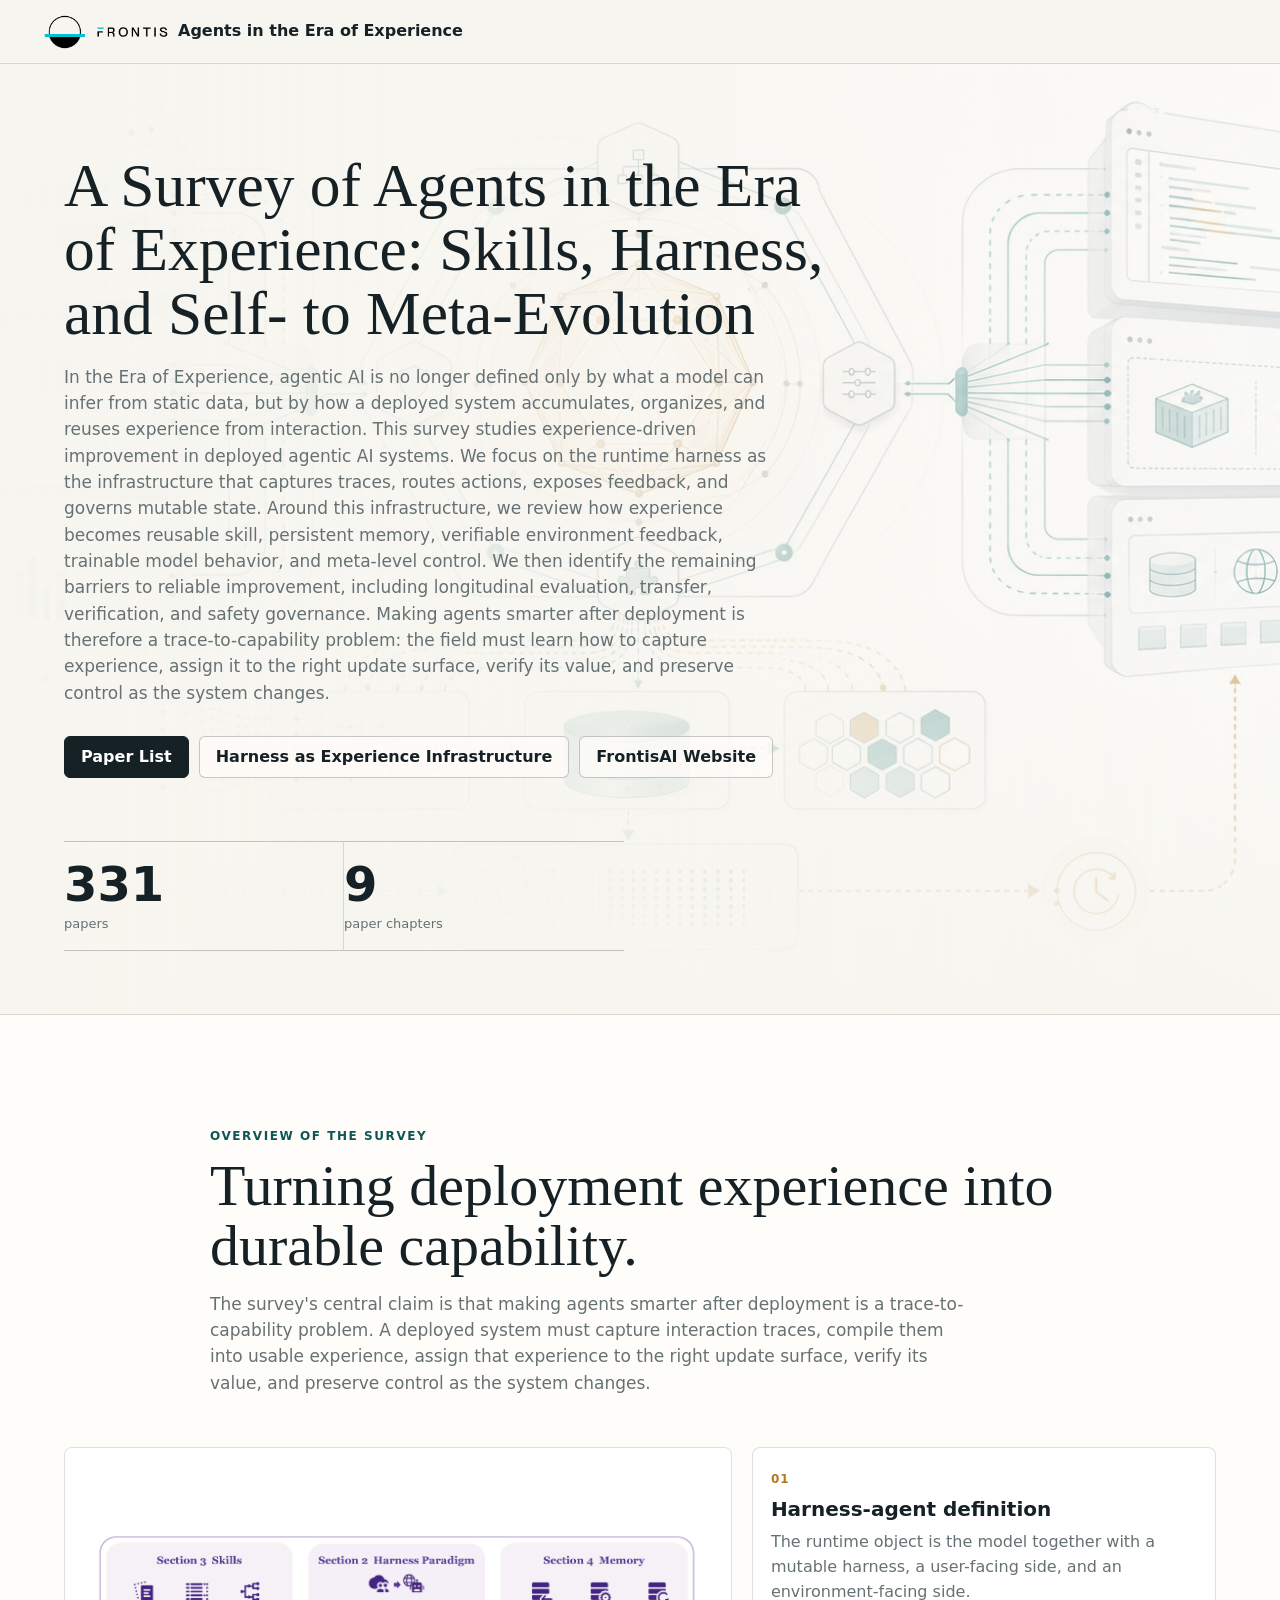
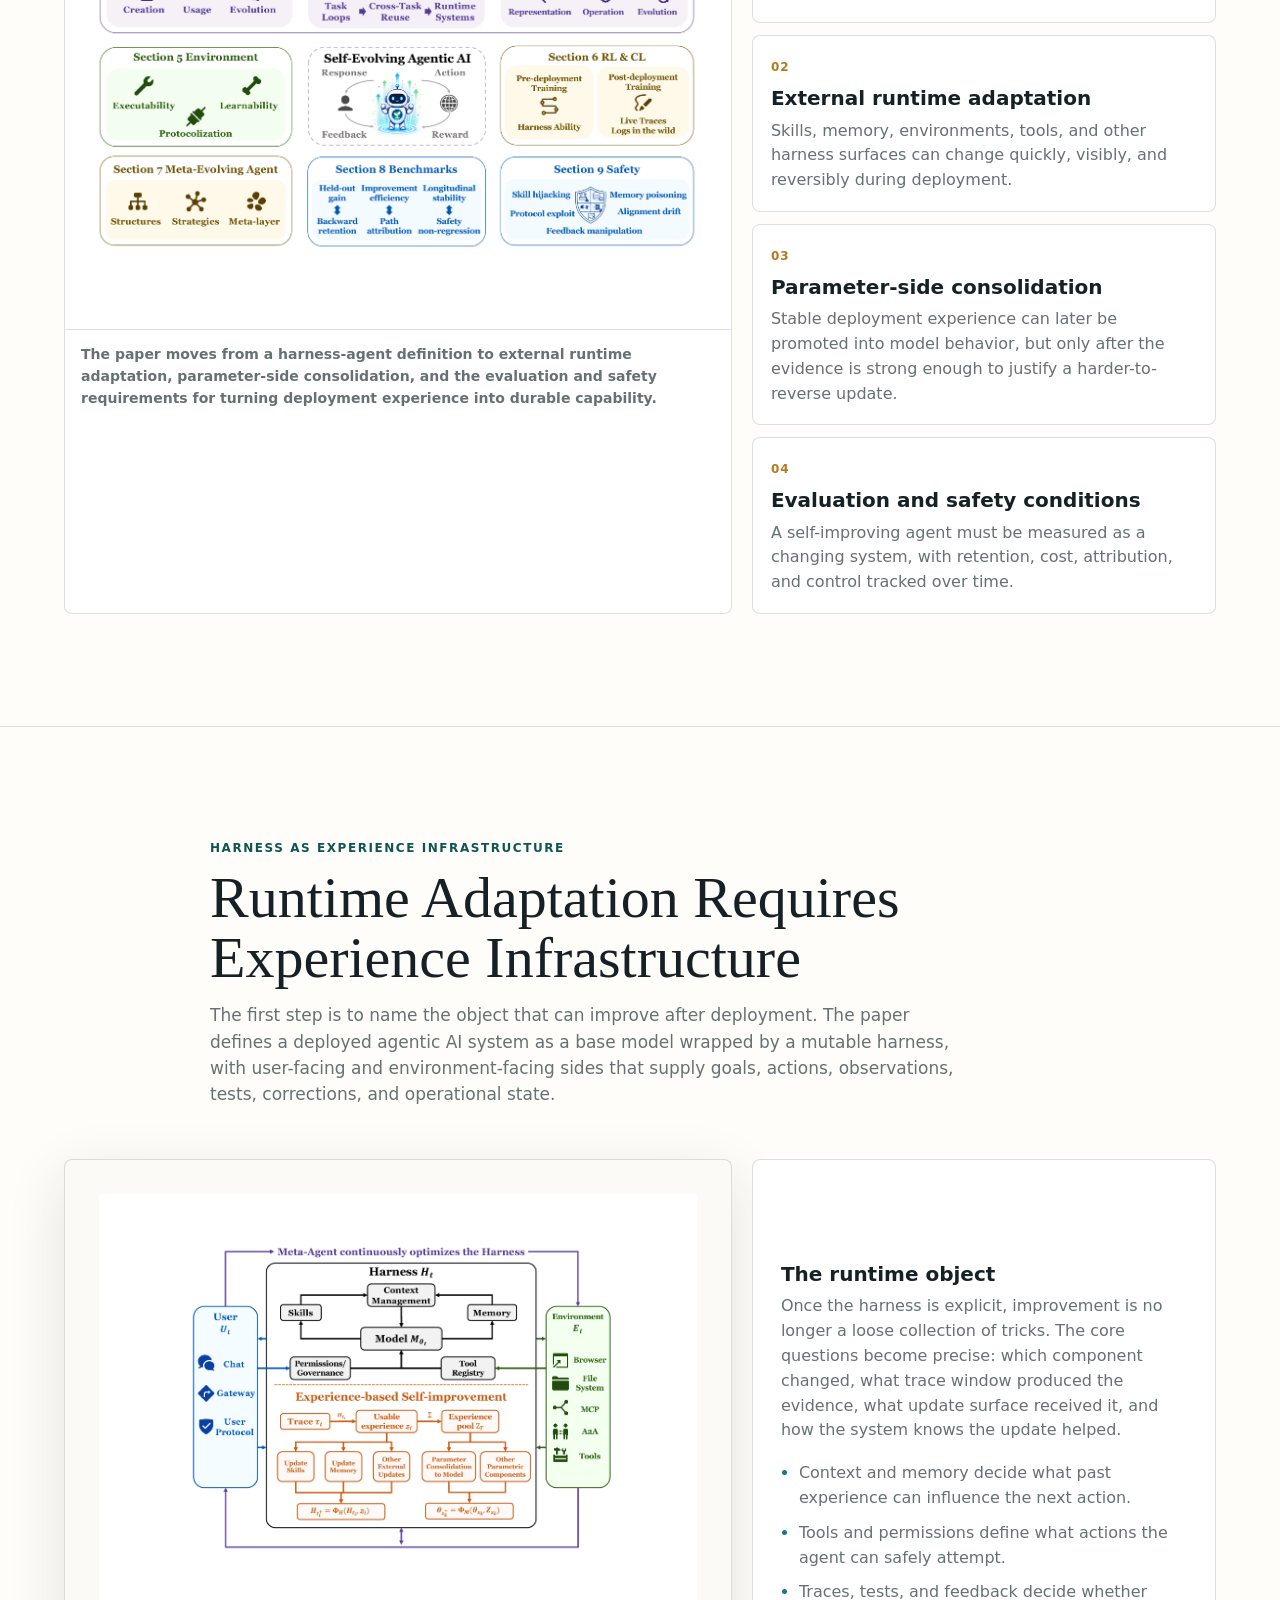
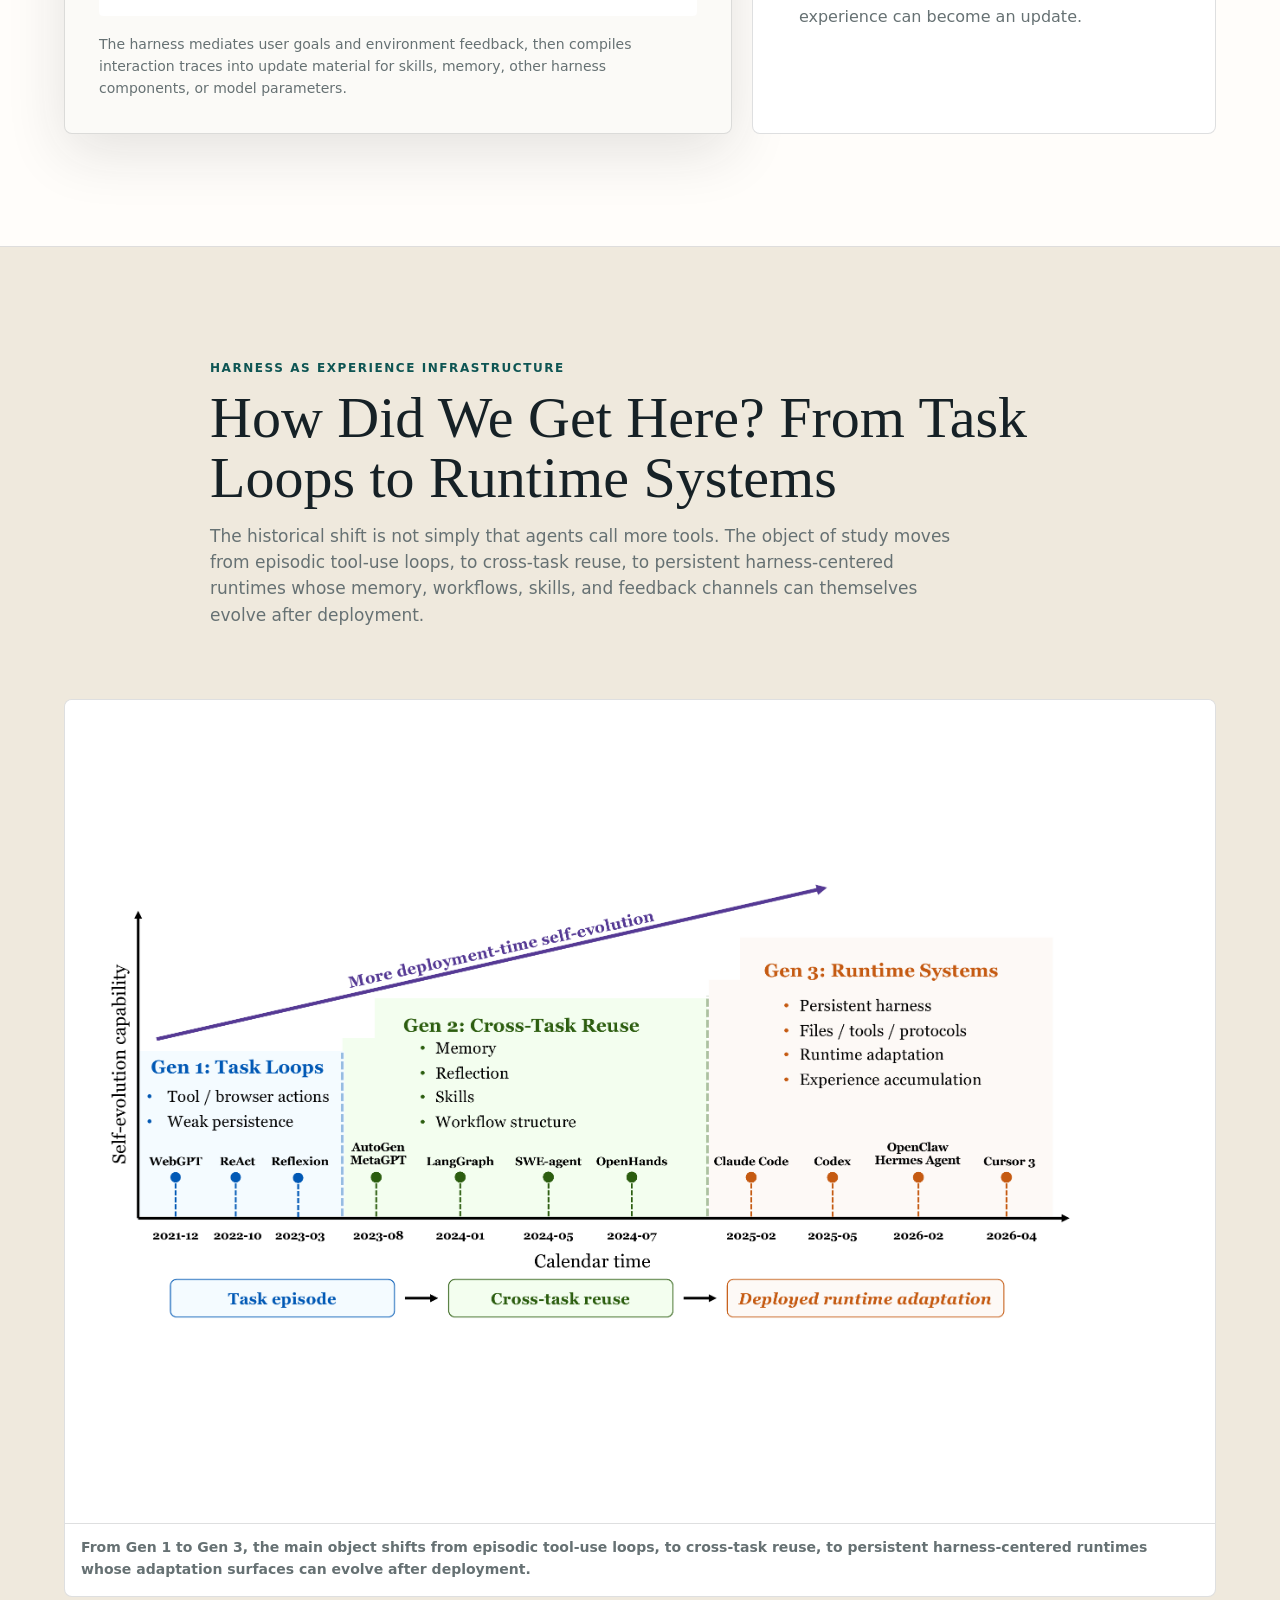
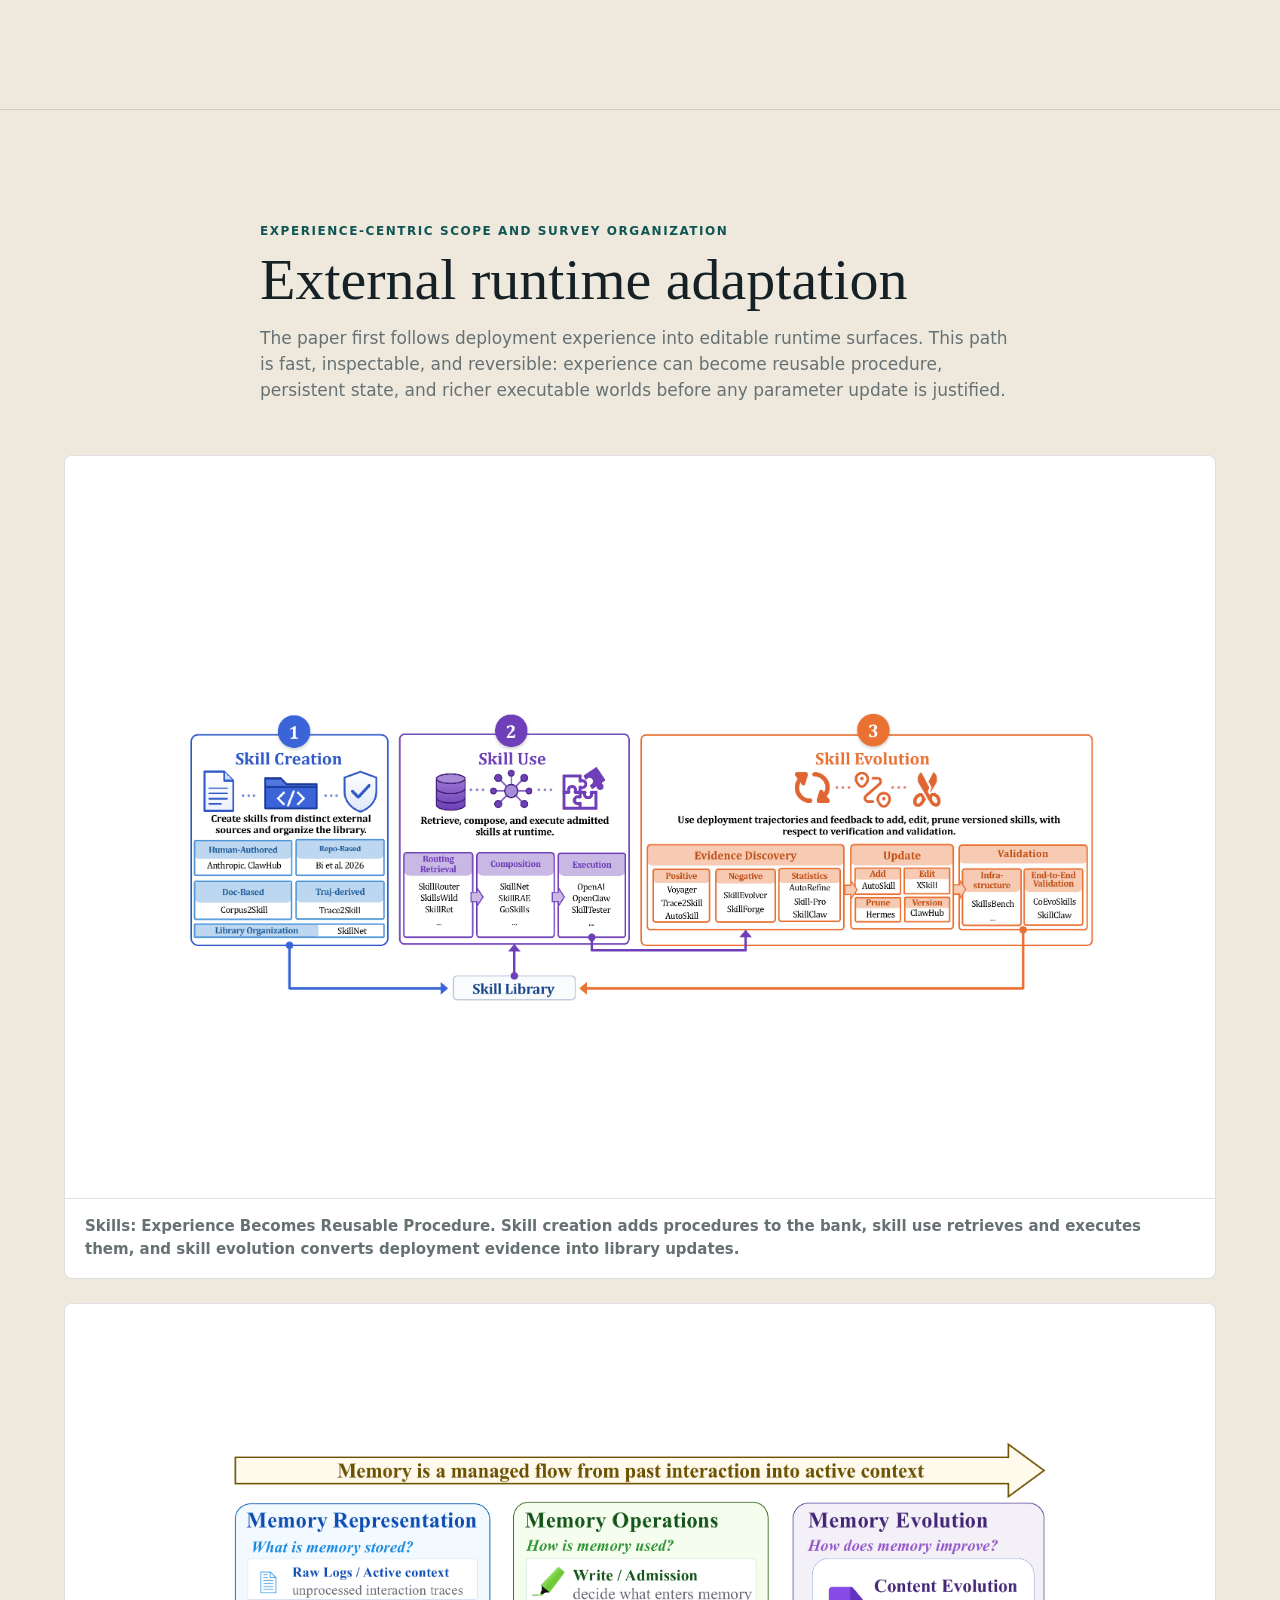
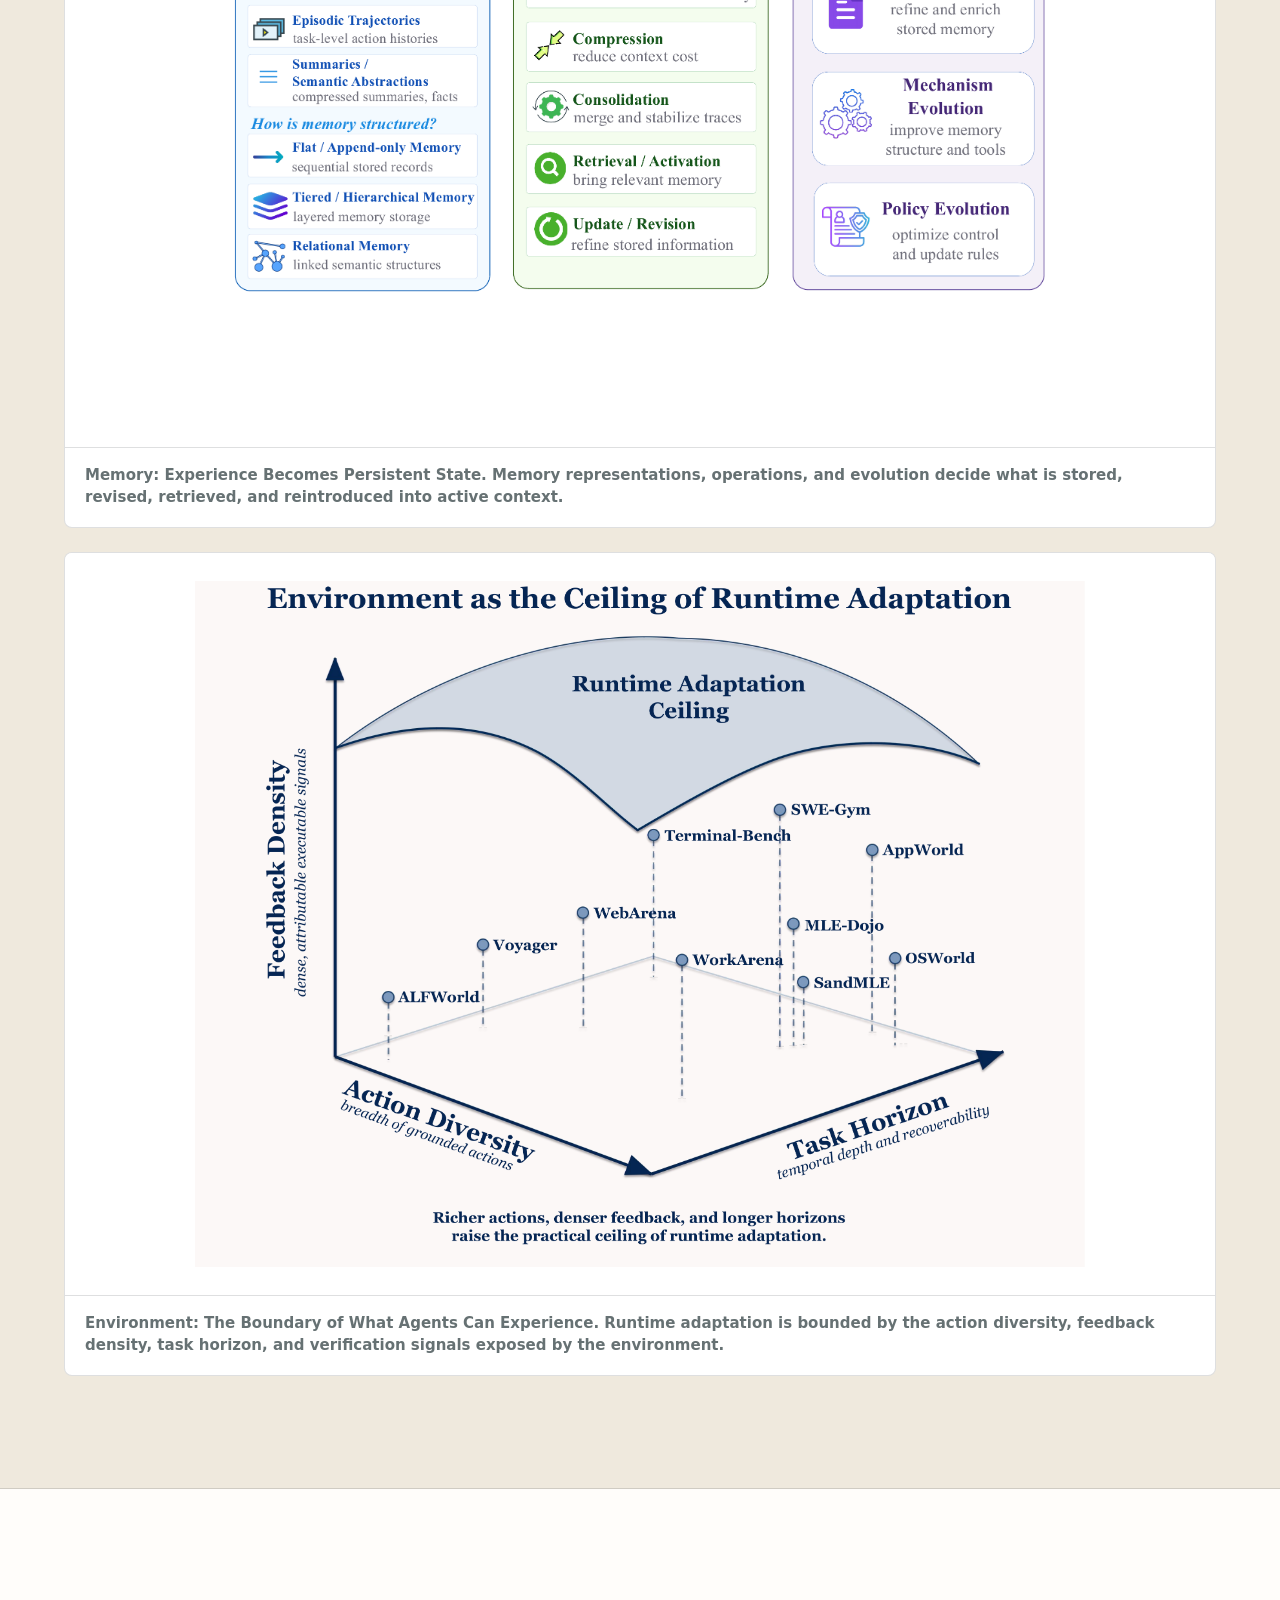
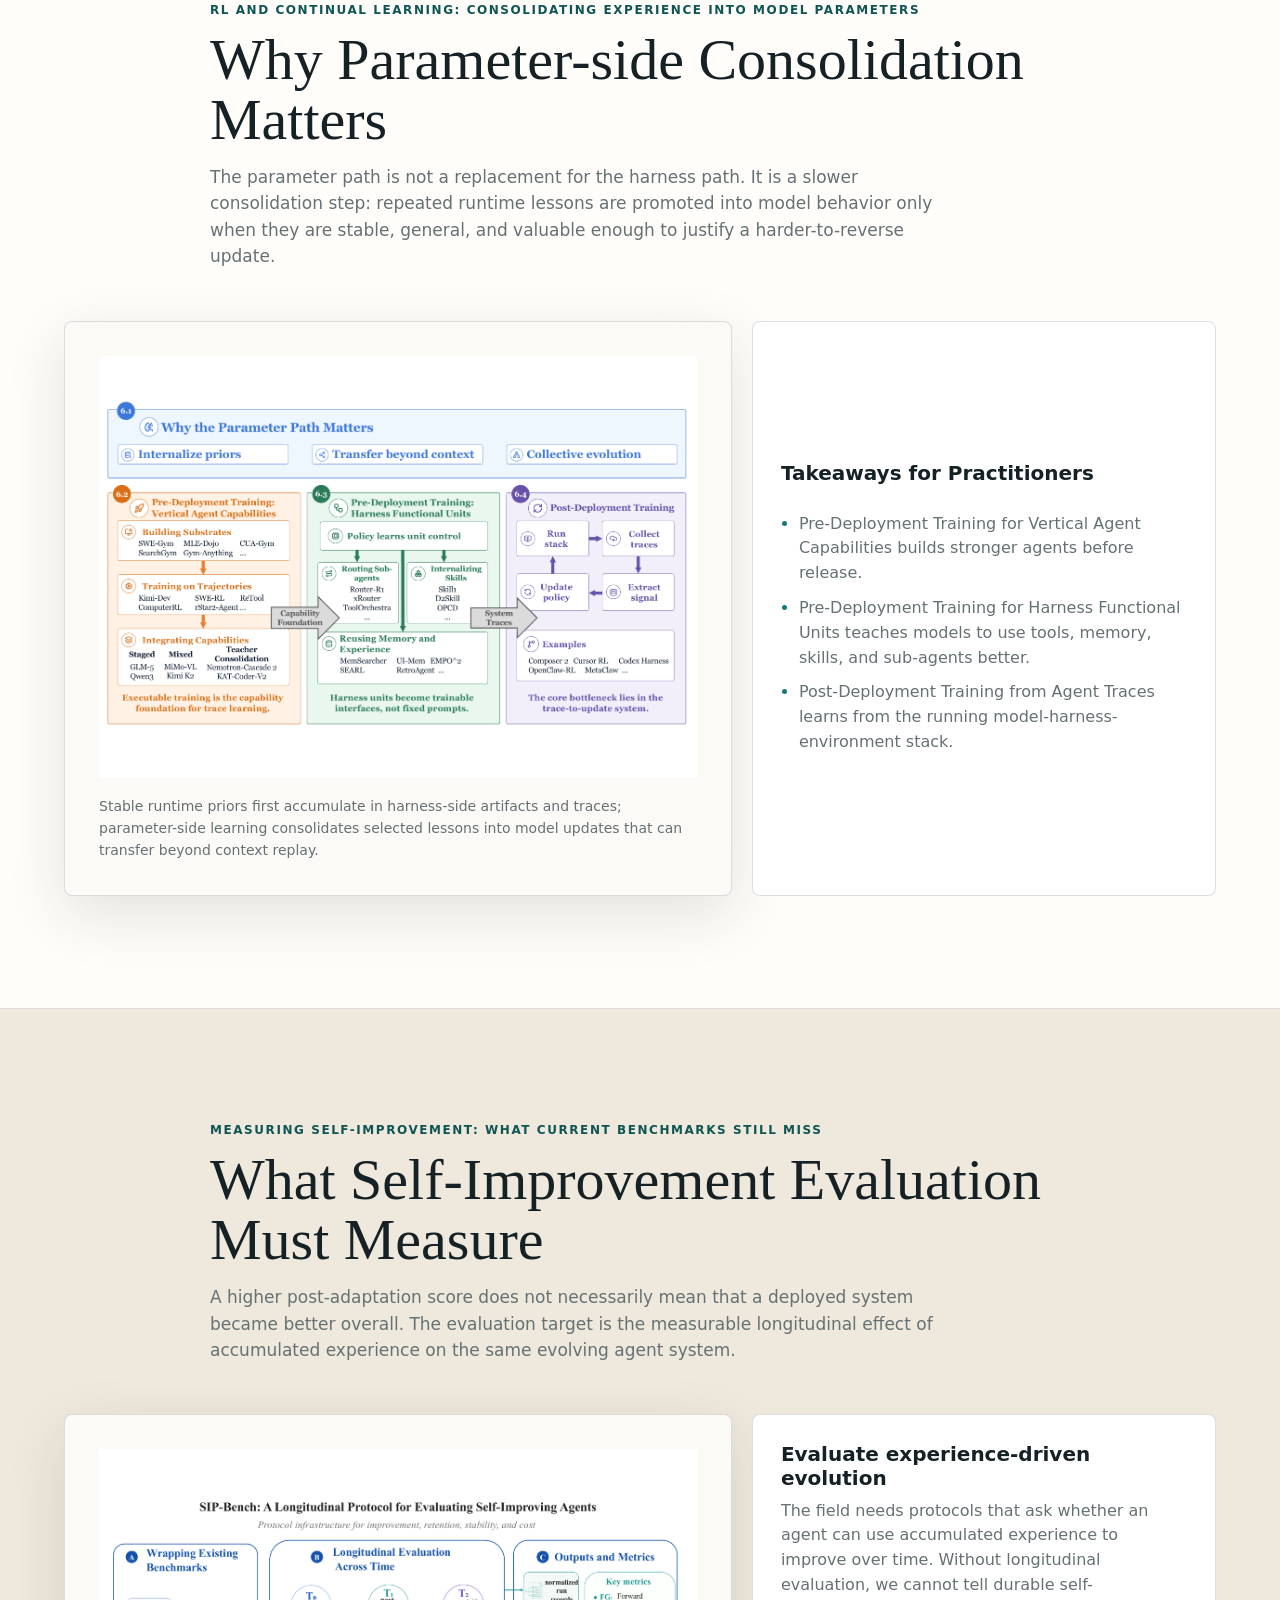
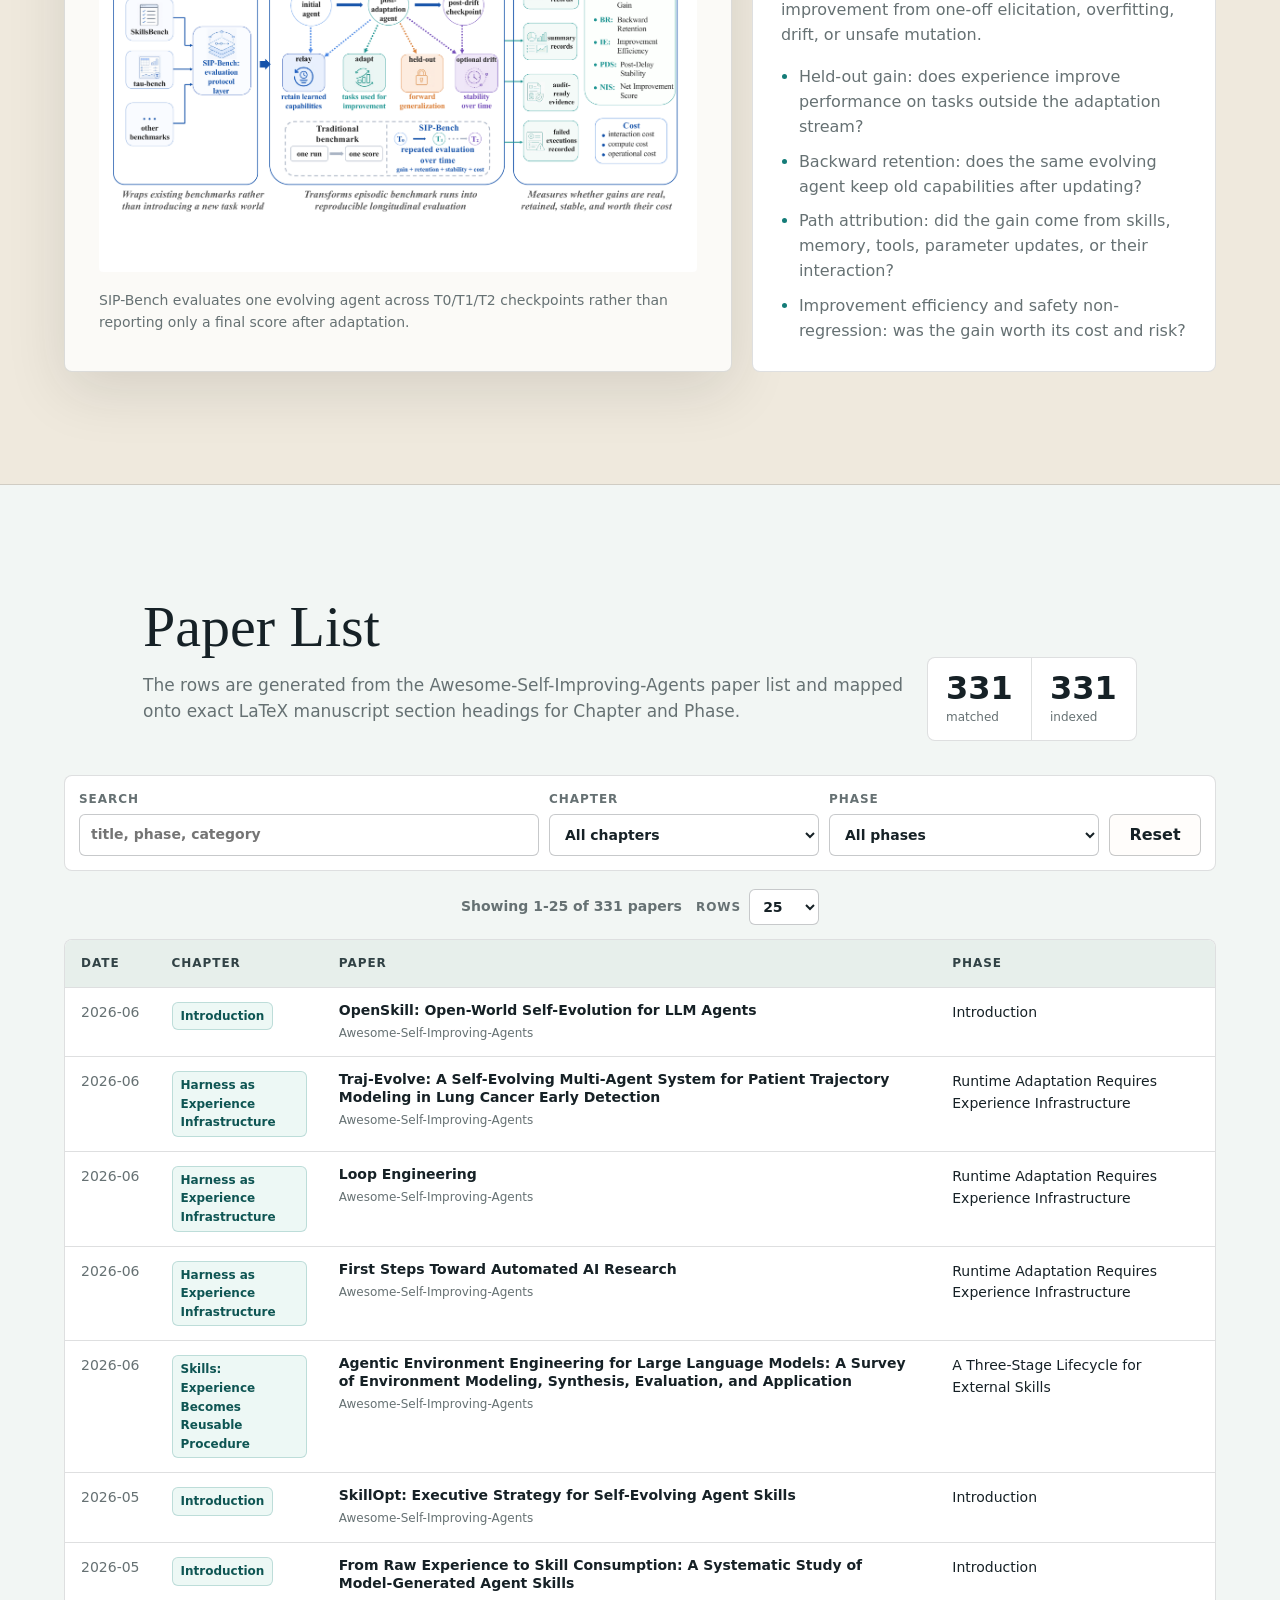
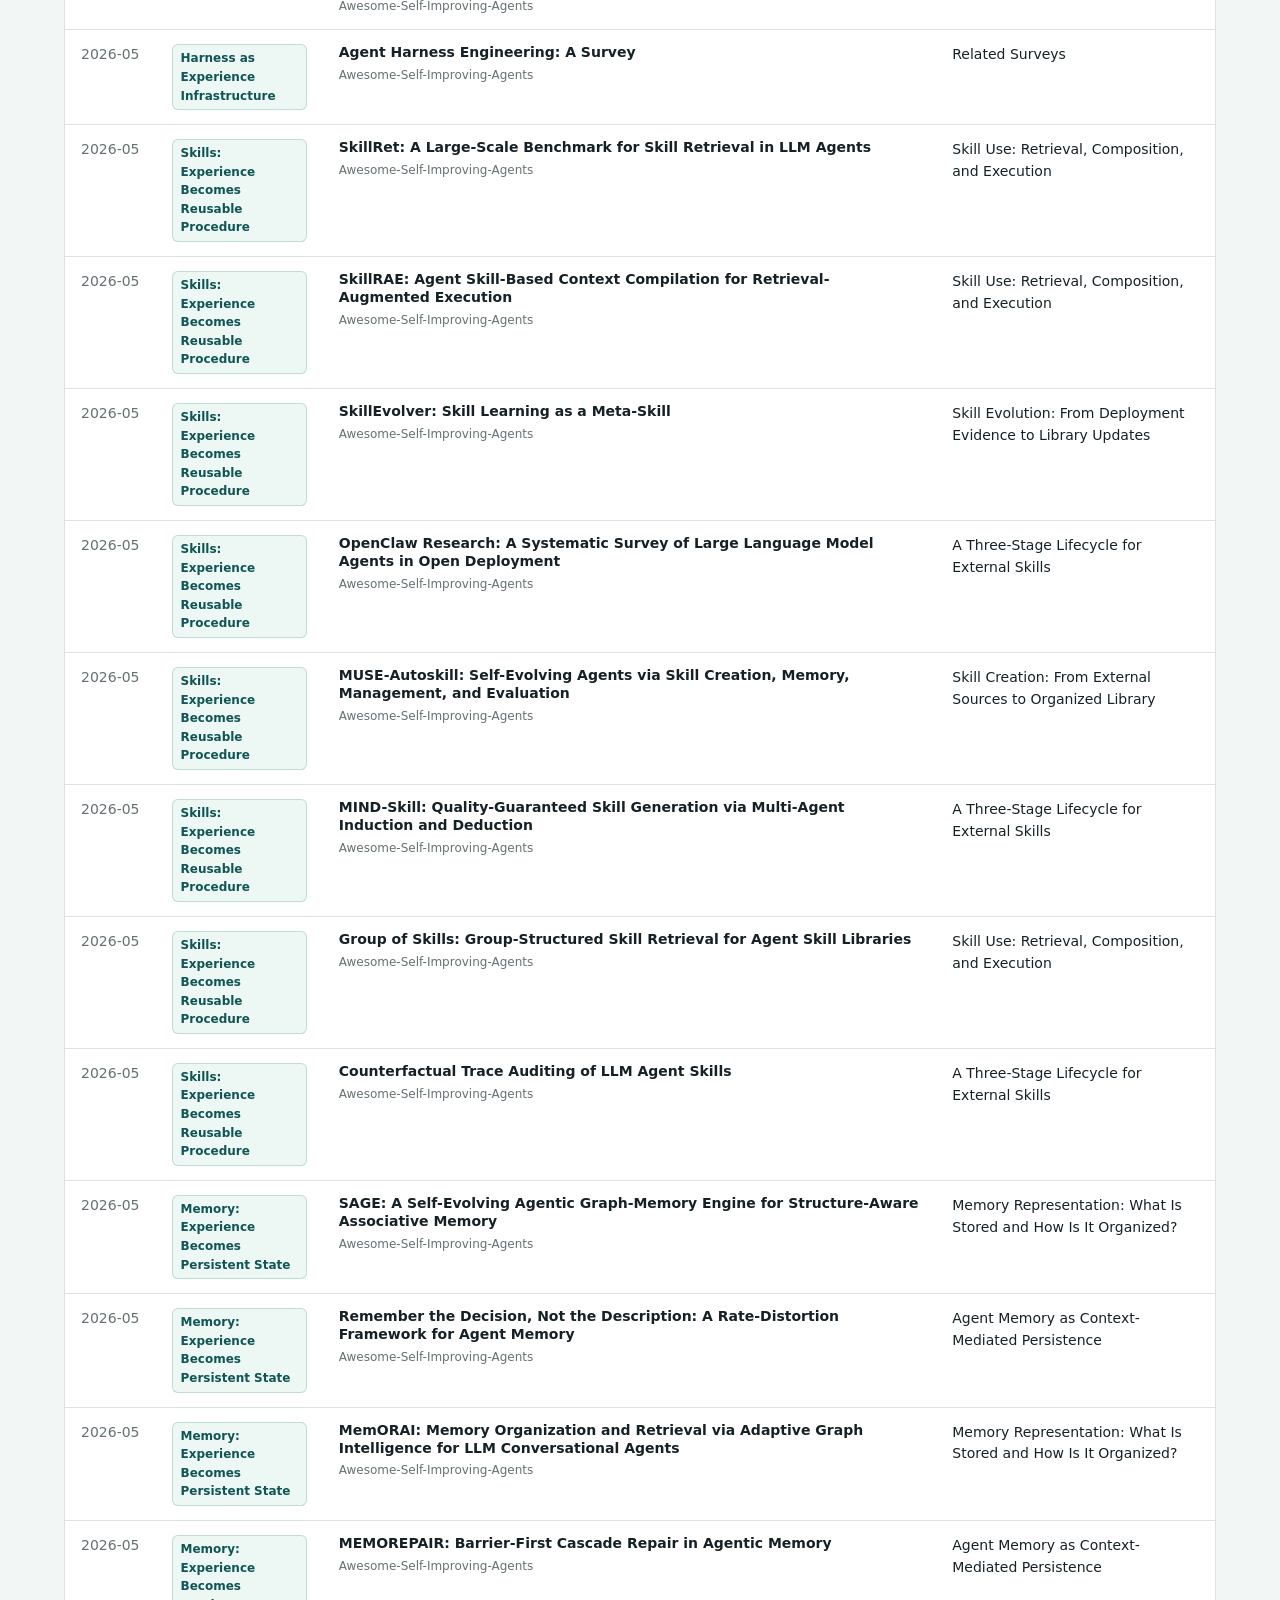
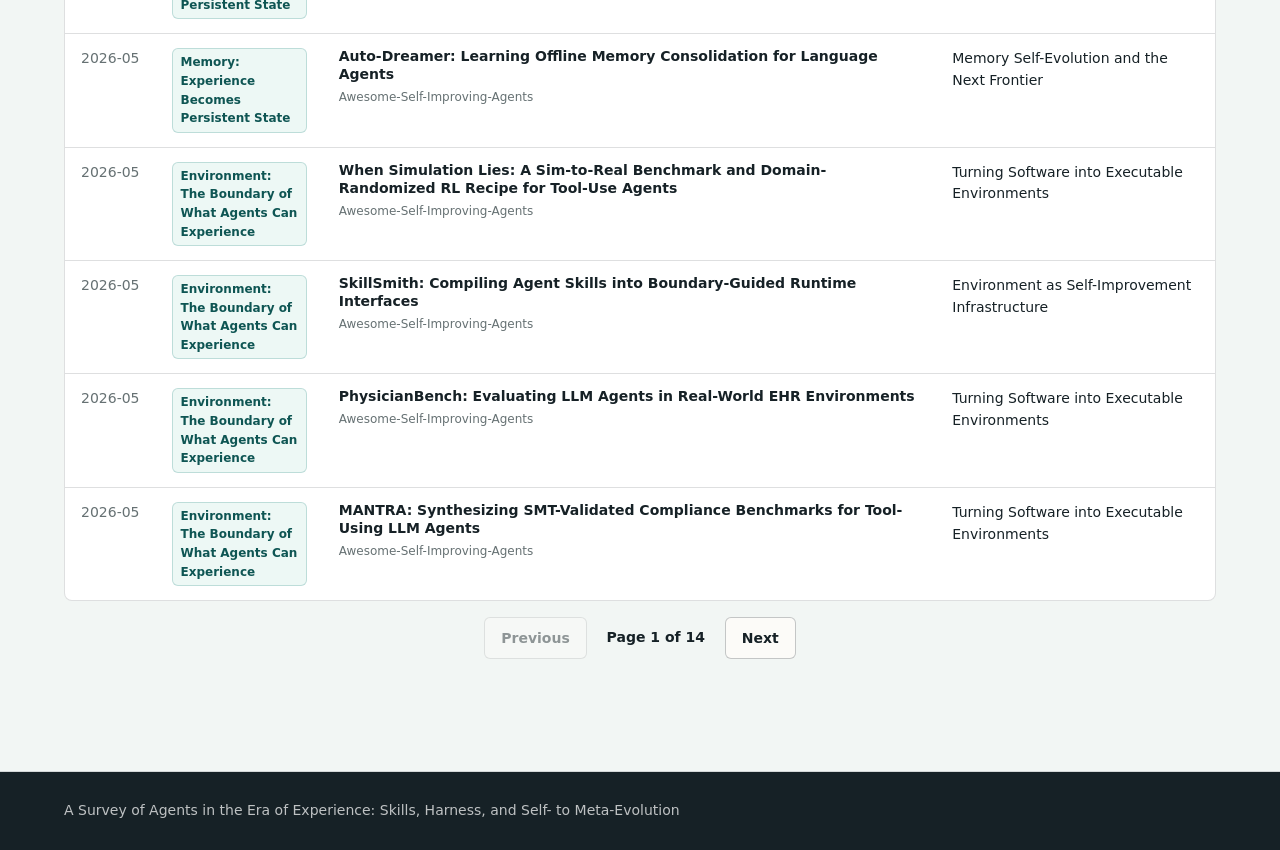
==== commit 57c2def2: "Simplify hero manuscript stats" ====
--- a/index.html
+++ b/index.html
@@ -47,10 +47,6 @@
           <dt id="stat-parts">9</dt>
           <dd>paper chapters</dd>
         </div>
-        <div>
-          <dt id="stat-sections">10</dt>
-          <dd>sections</dd>
-        </div>
       </dl>
     </section>
 
--- a/styles.css
+++ b/styles.css
@@ -254,9 +254,9 @@
   position: relative;
   z-index: 2;
   display: grid;
-  grid-template-columns: repeat(3, minmax(0, 1fr));
+  grid-template-columns: repeat(2, minmax(0, 1fr));
   gap: 0;
-  width: min(760px, calc(100vw - 36px));
+  width: min(560px, calc(100vw - 36px));
   margin: clamp(36px, 7dvh, 82px) 0 0;
   border-top: 1px solid var(--line-strong);
   border-bottom: 1px solid var(--line-strong);
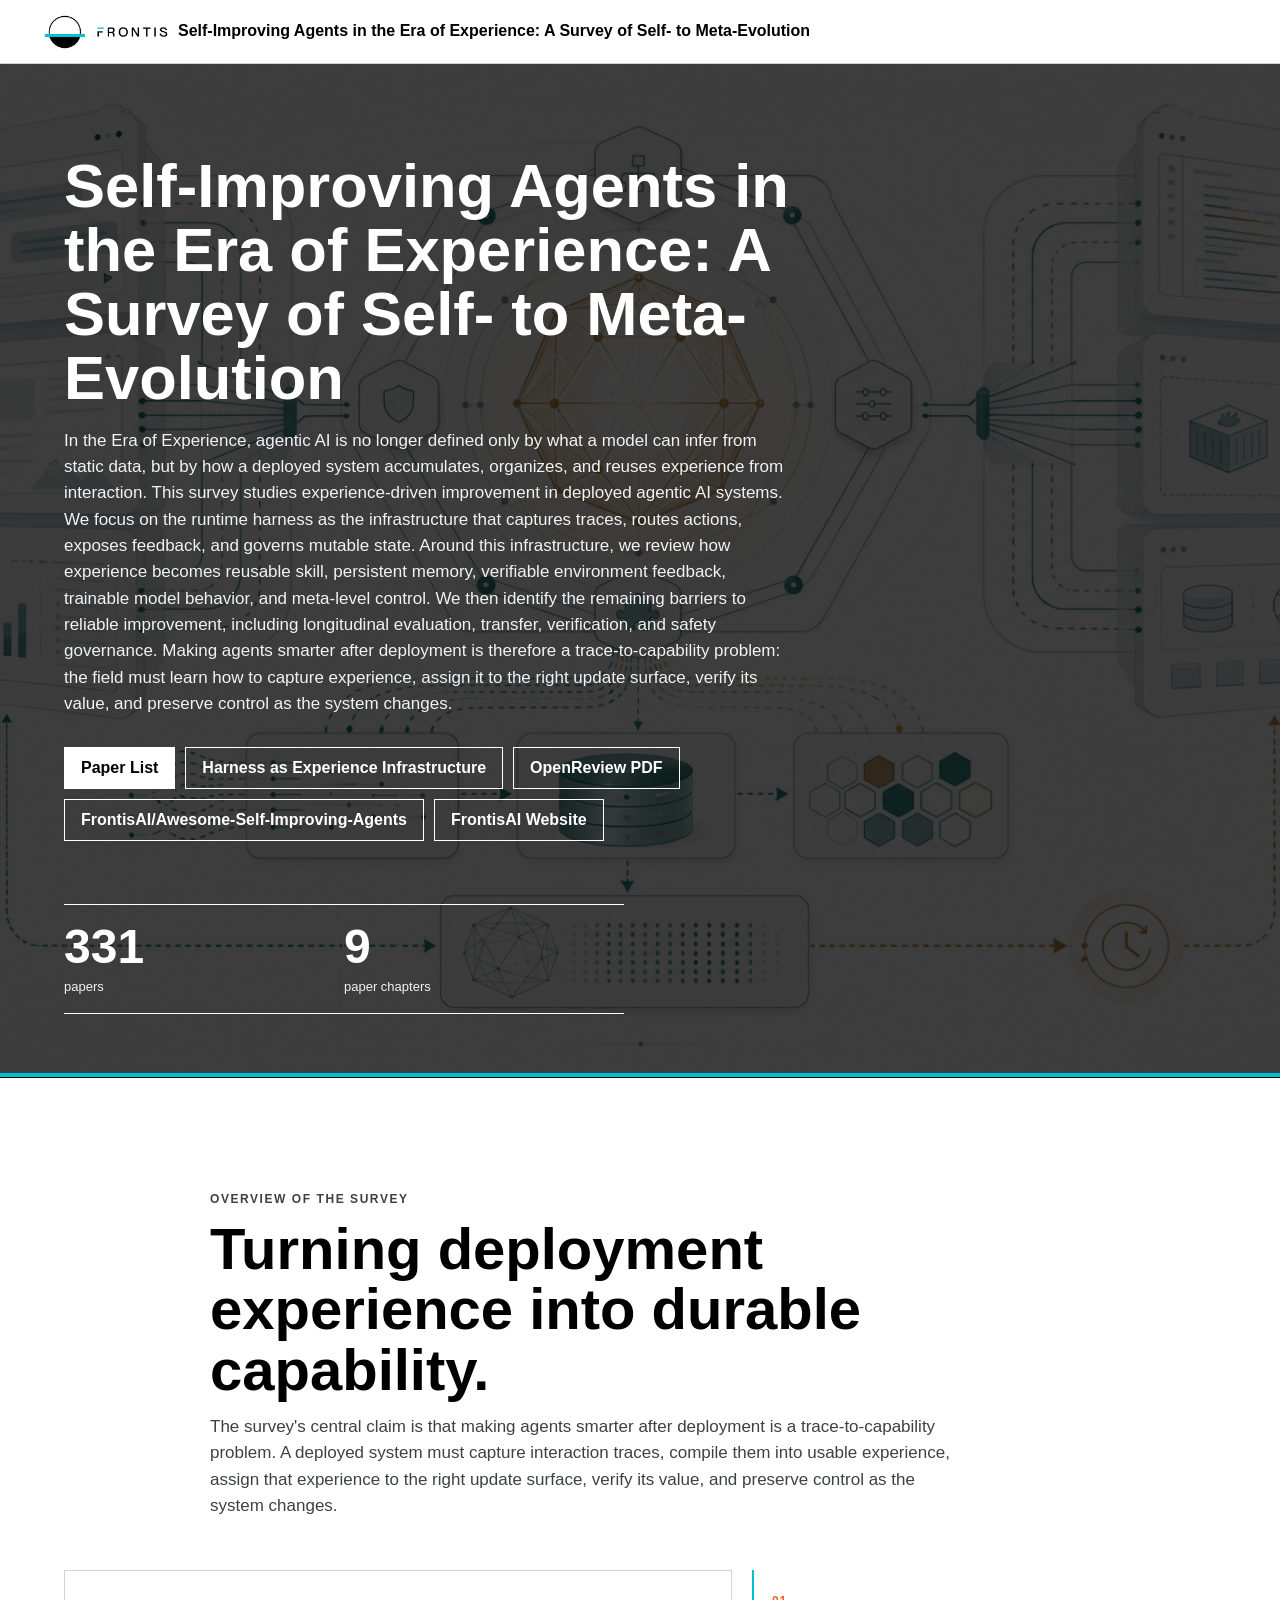
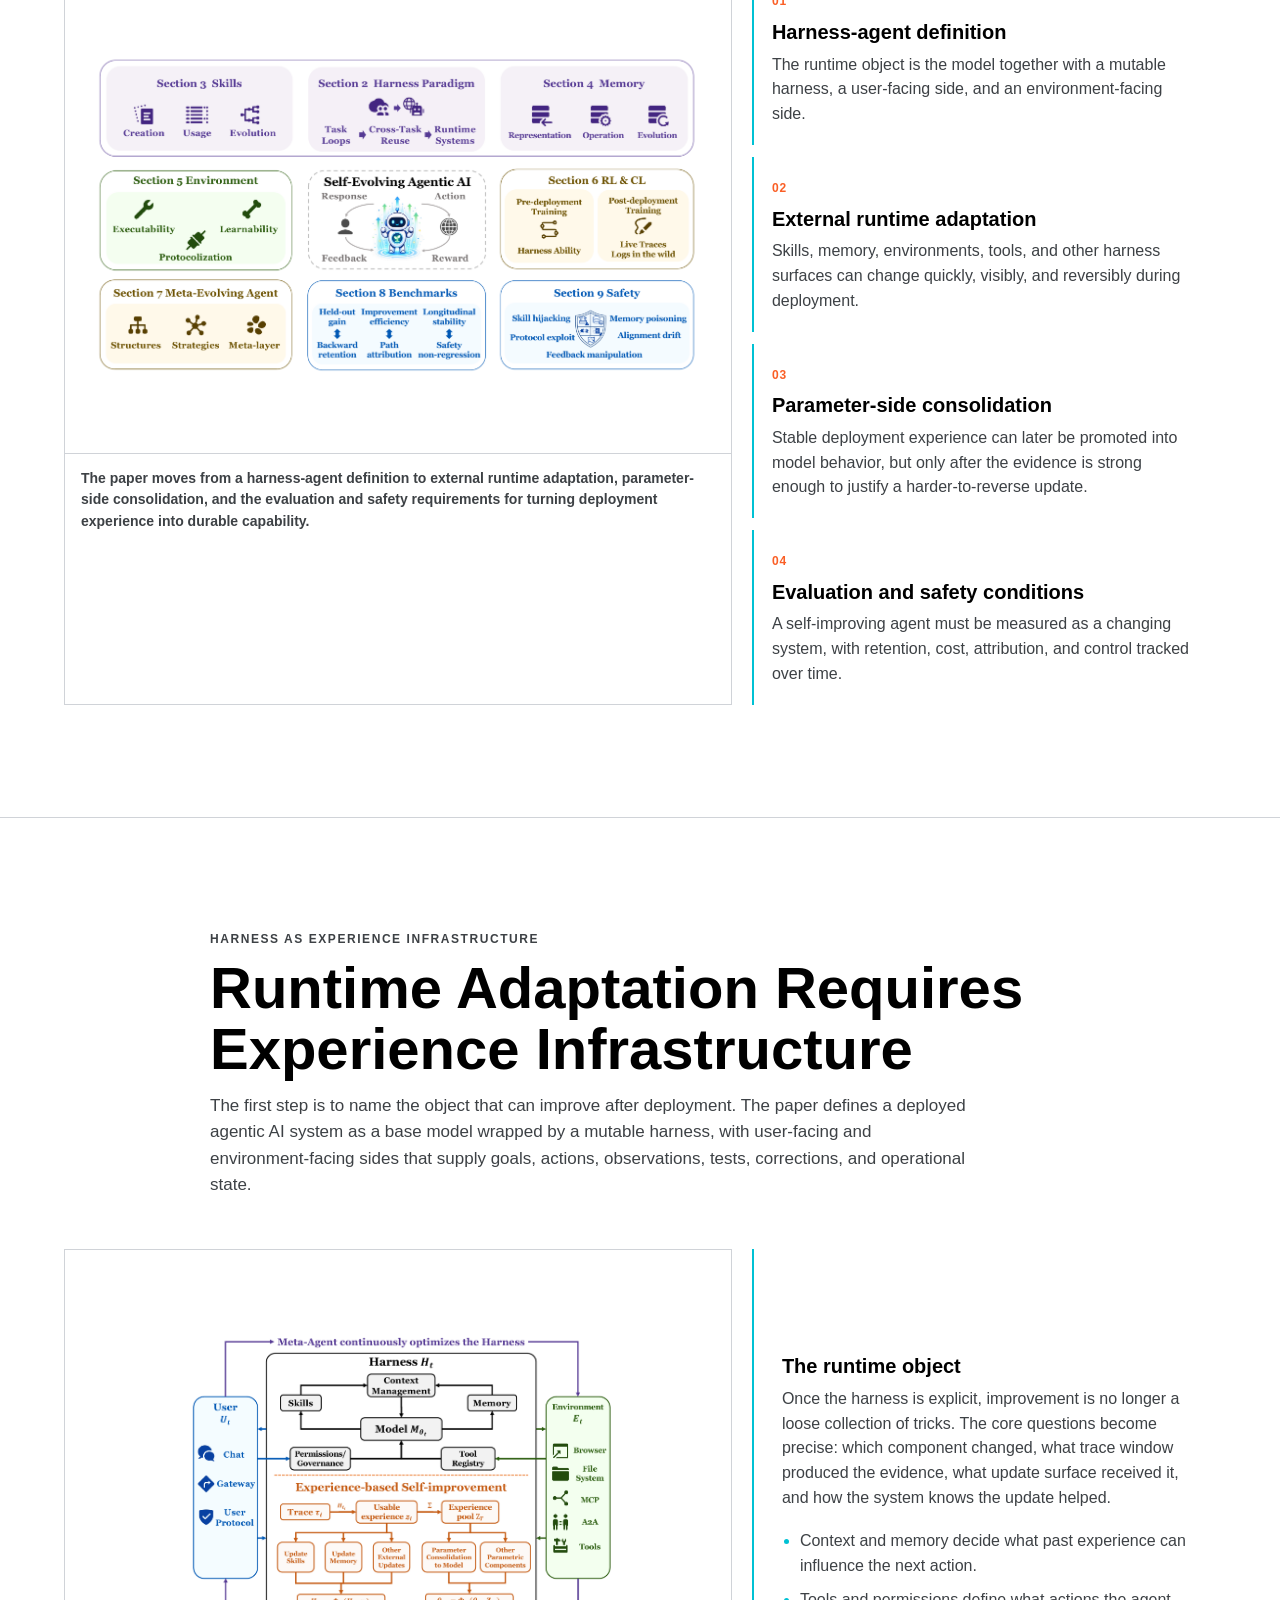
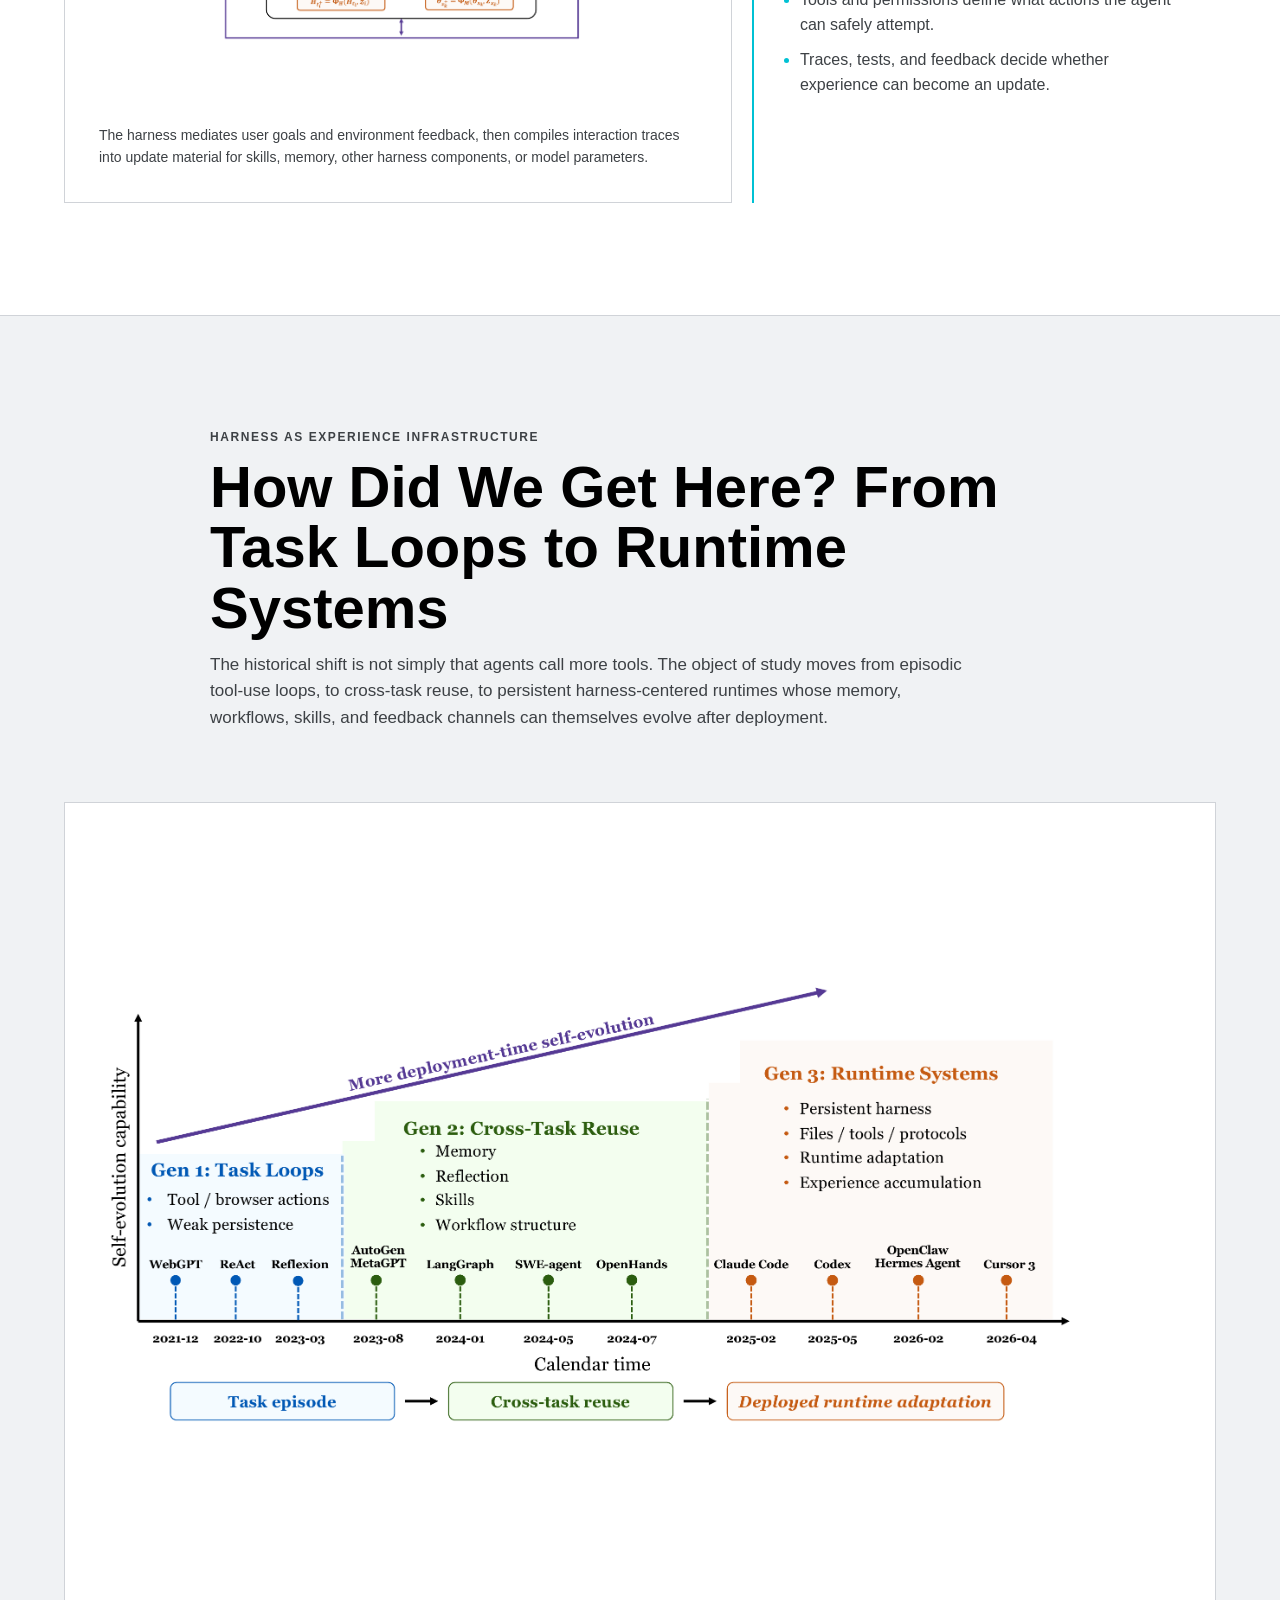
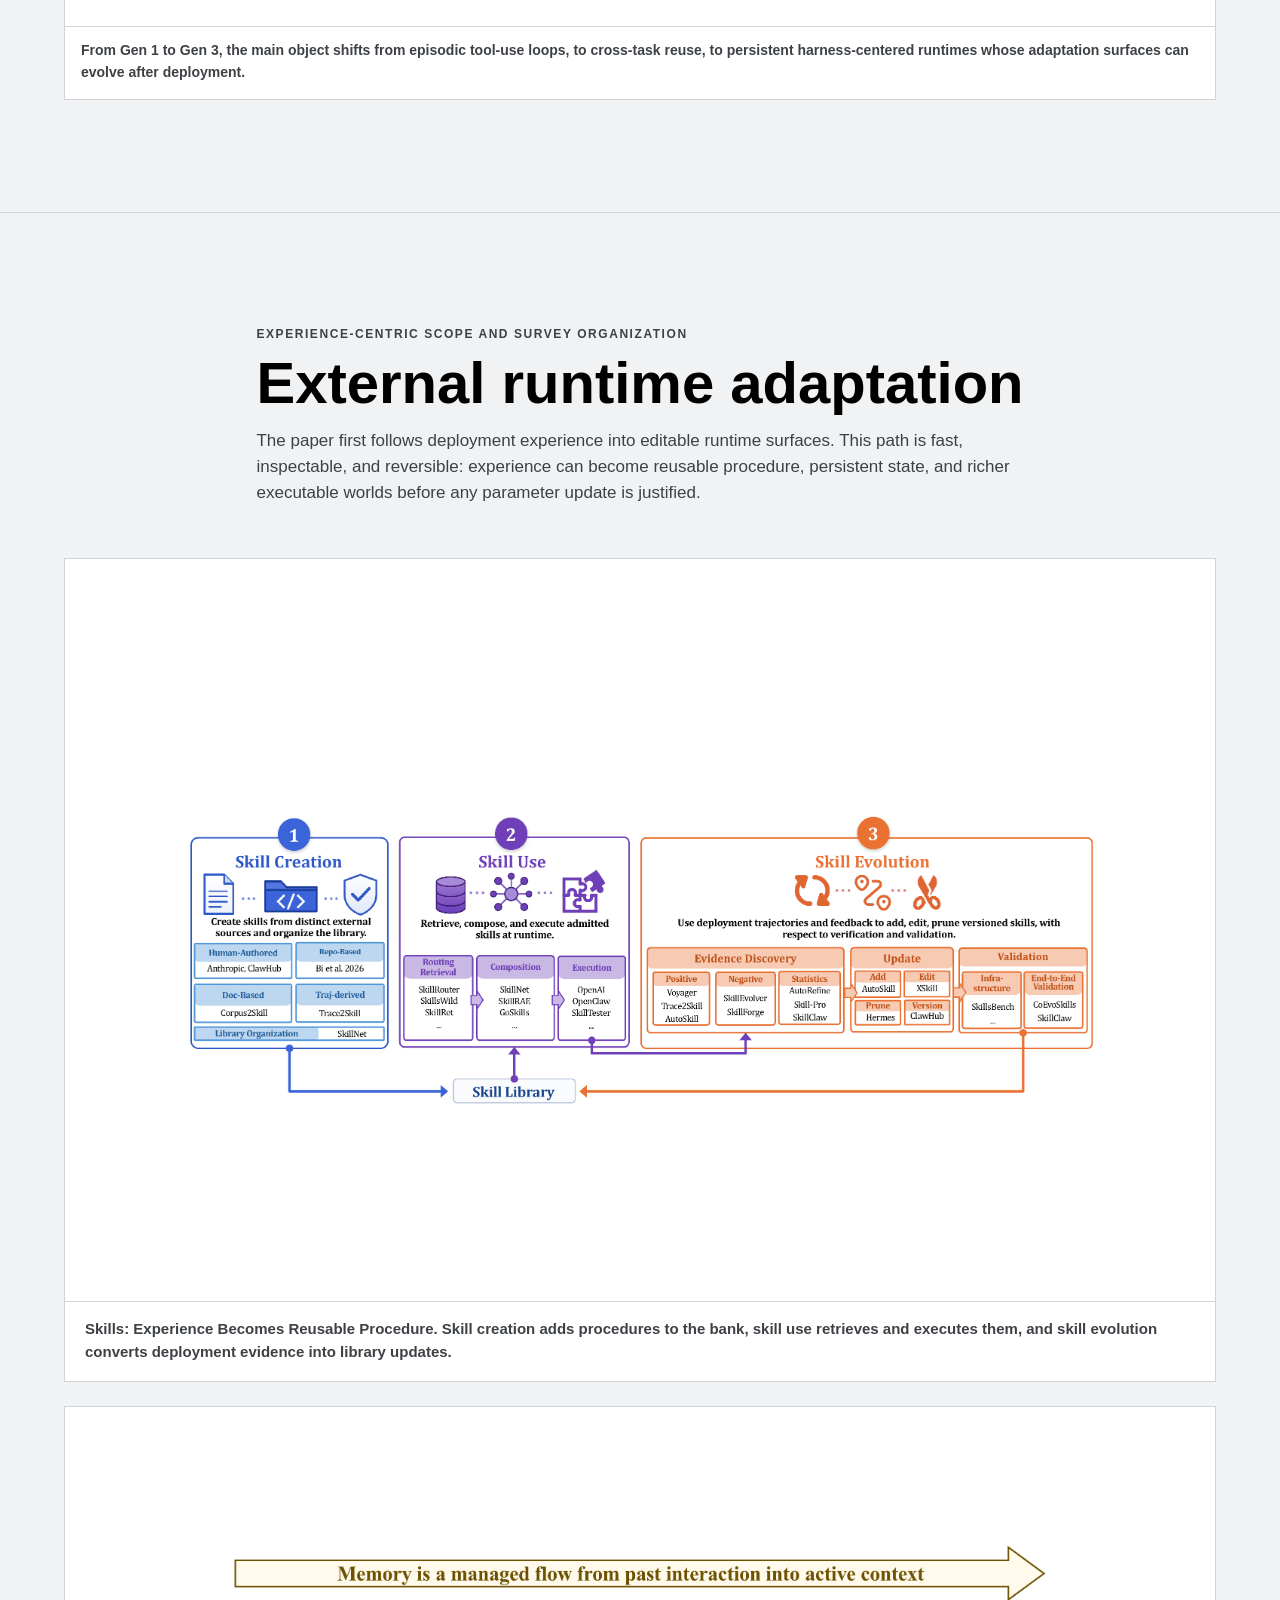
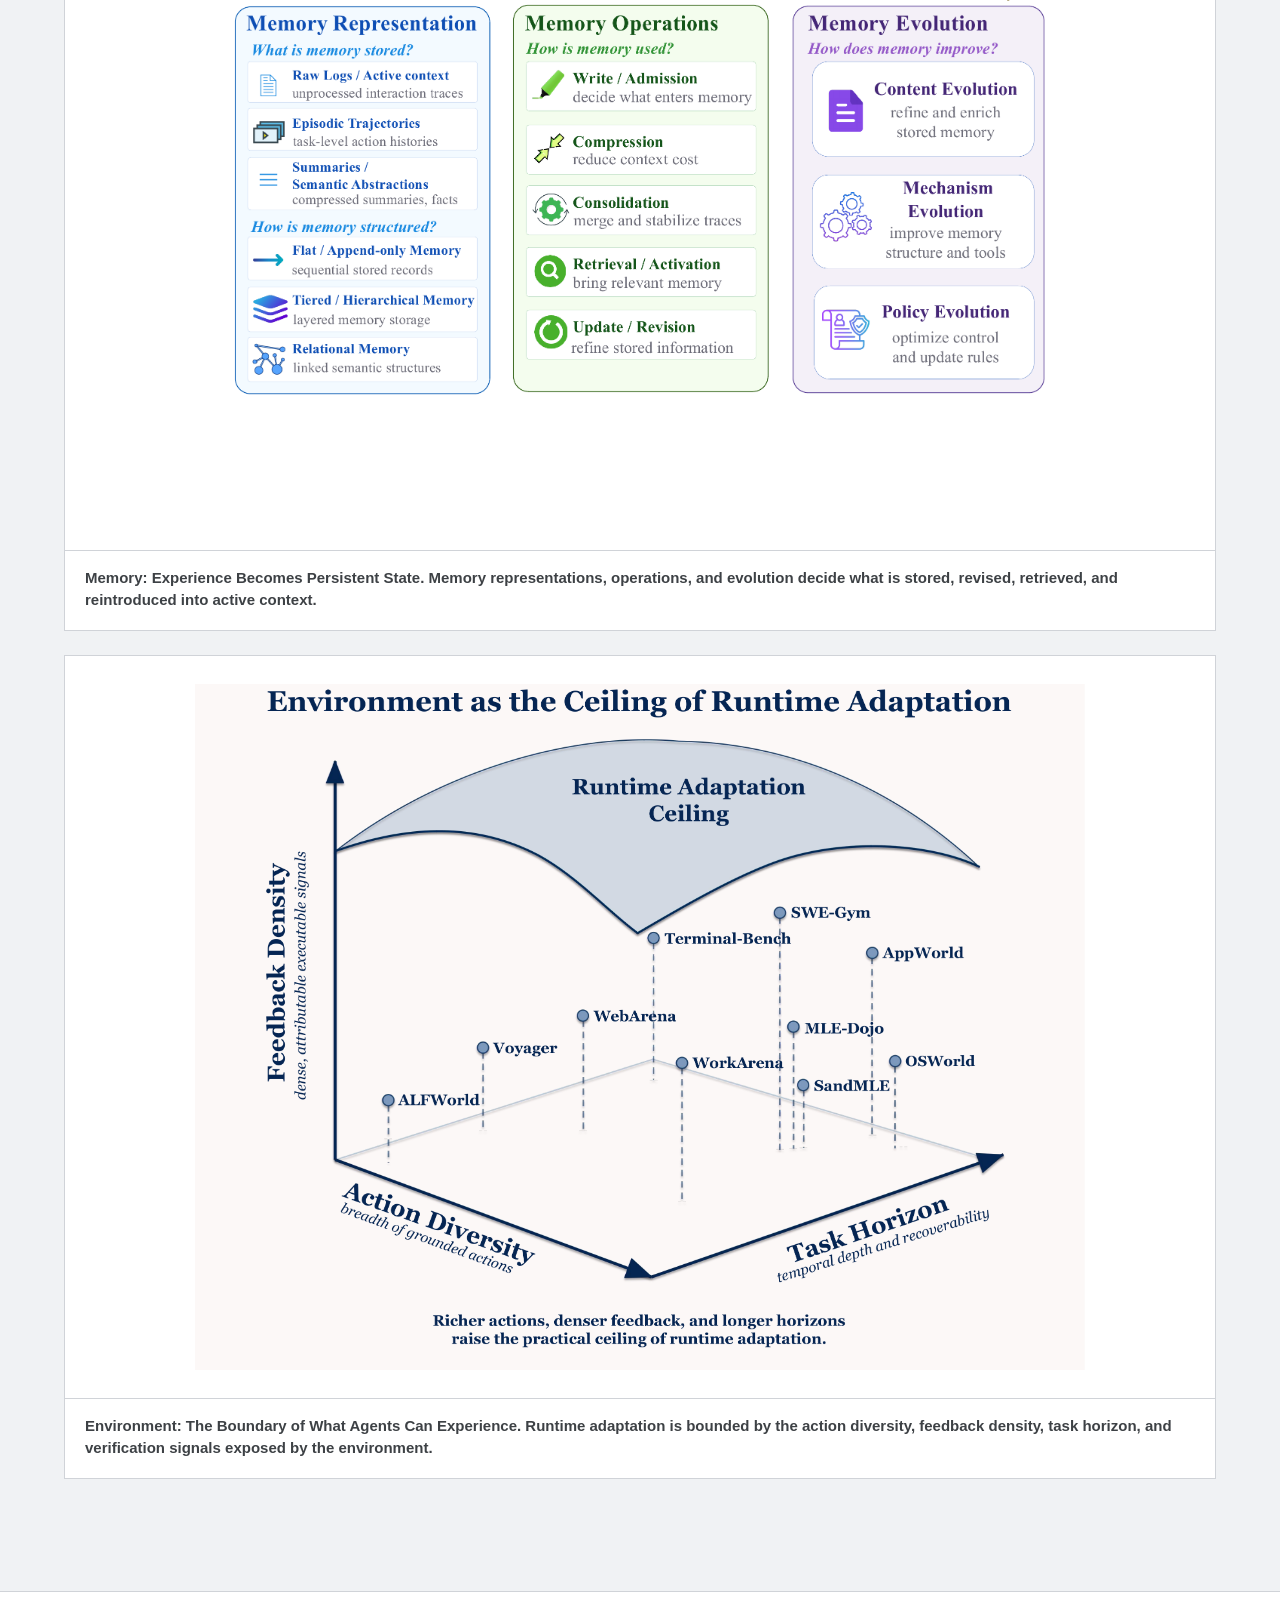
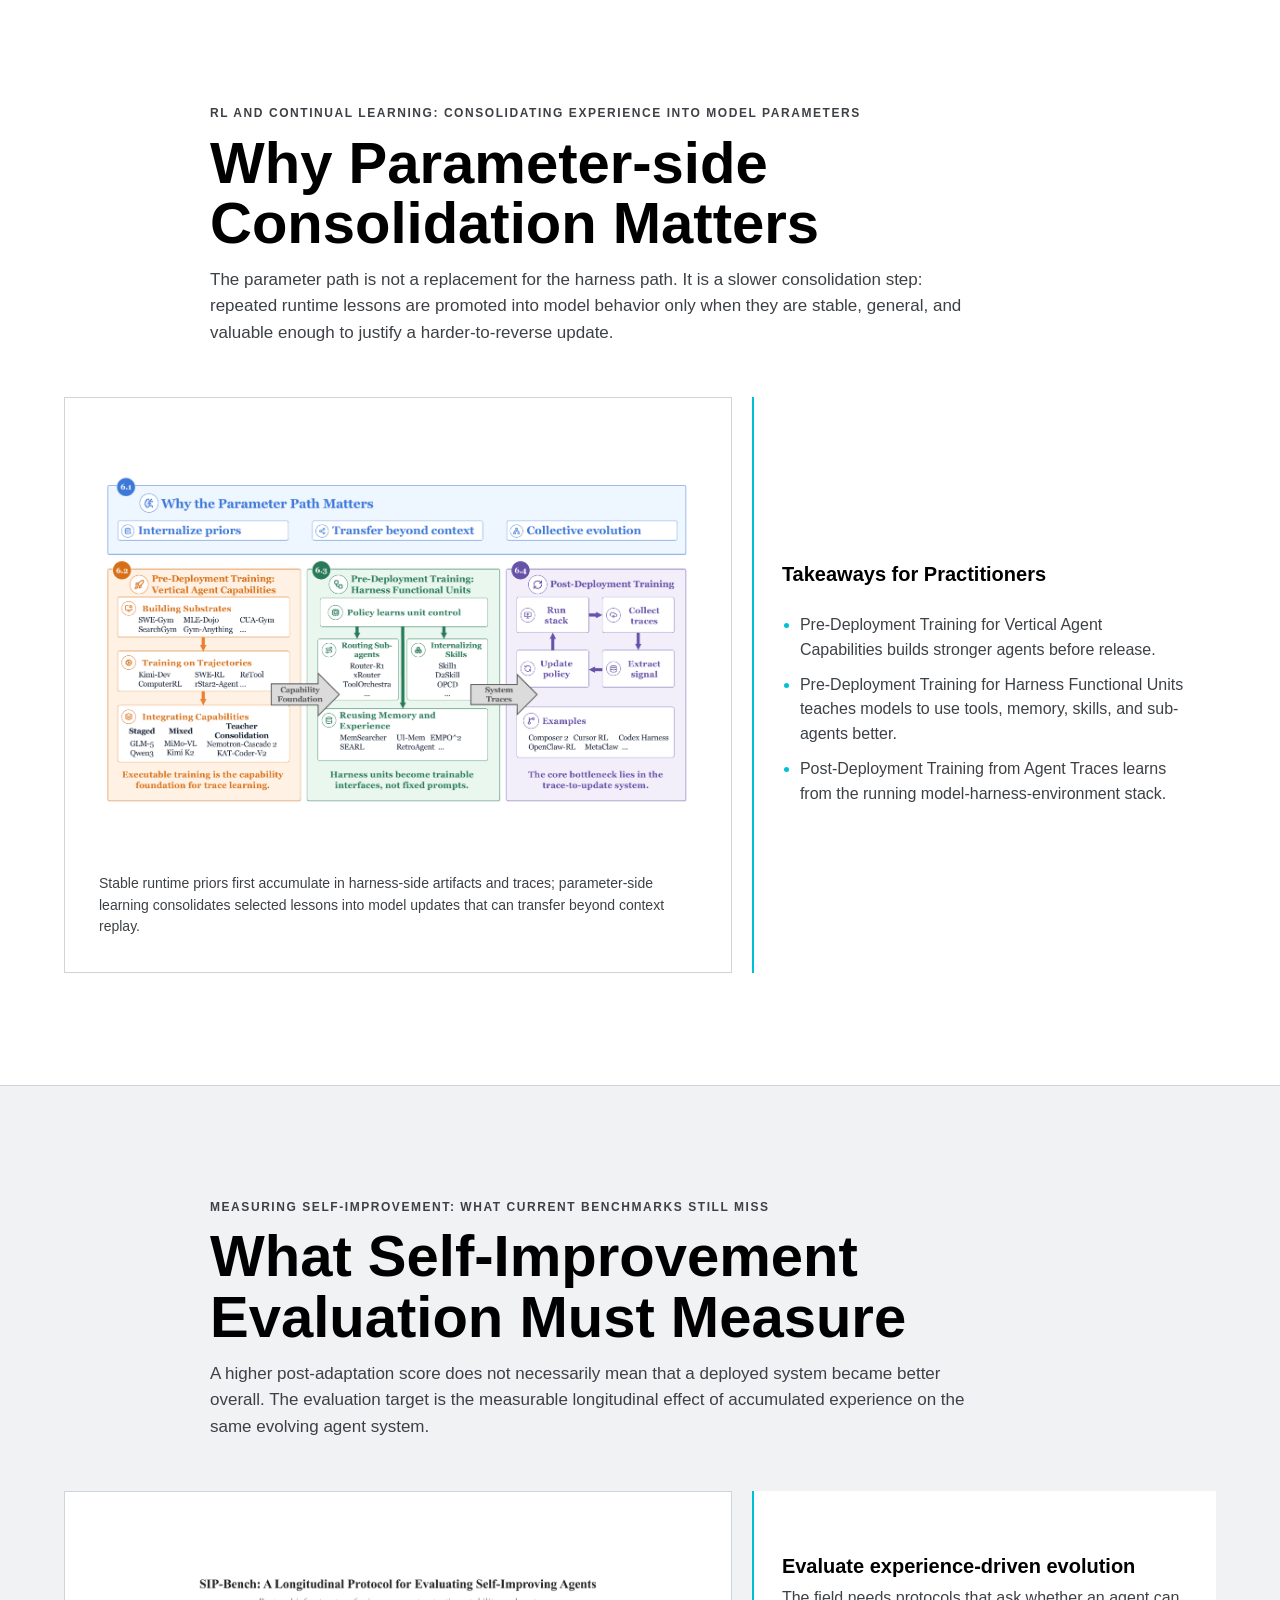
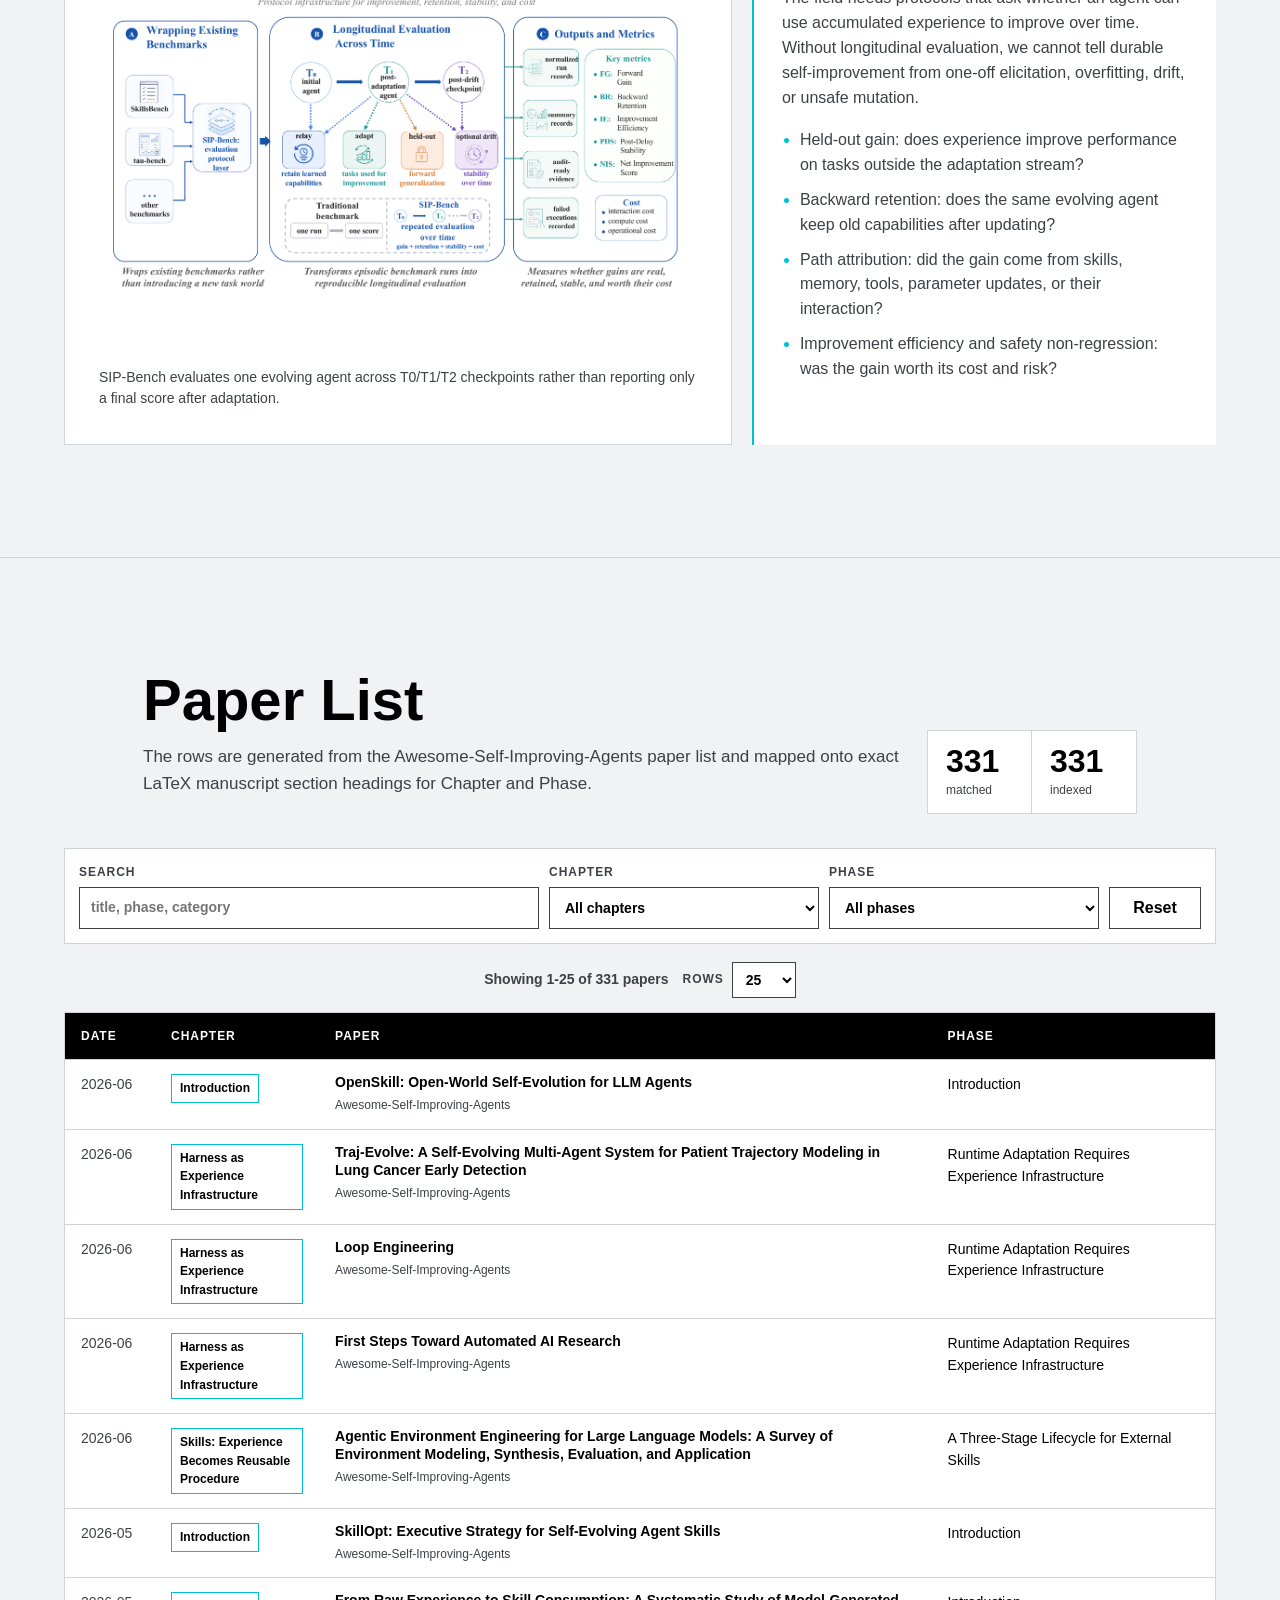
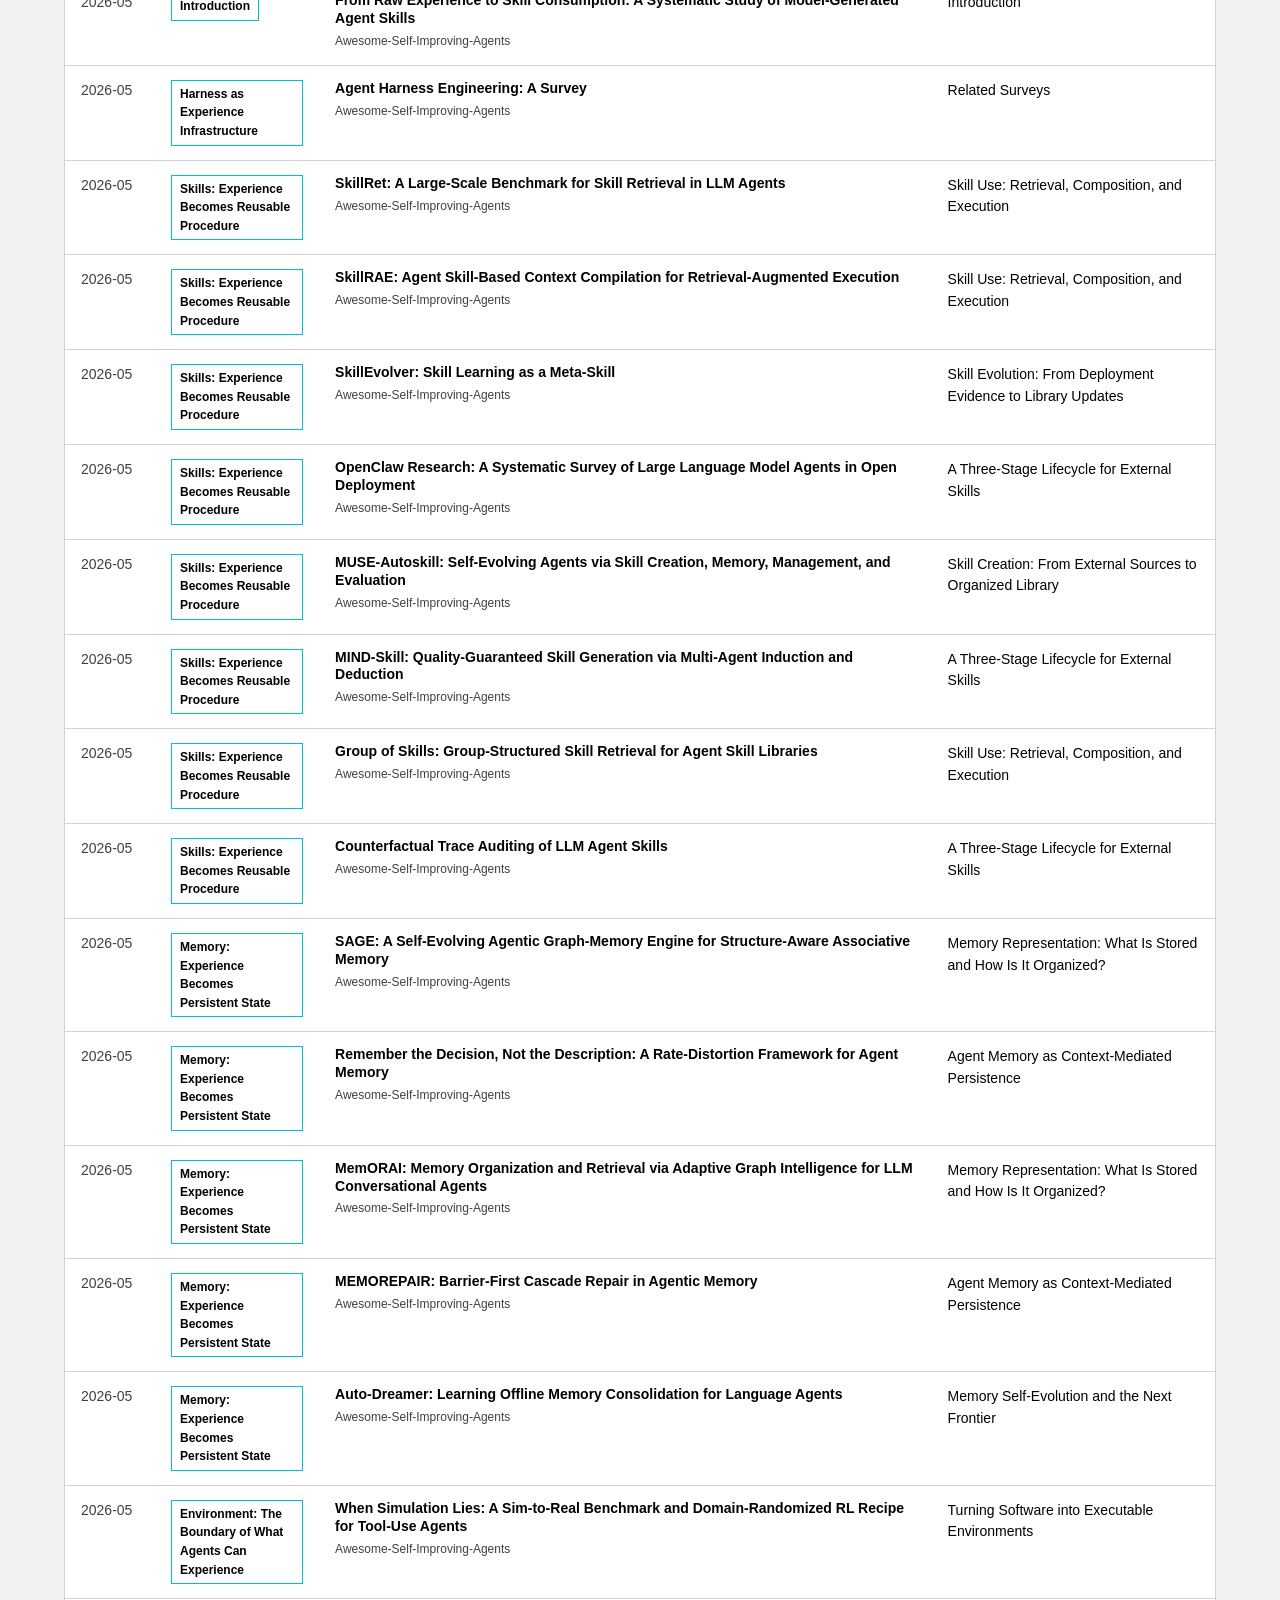
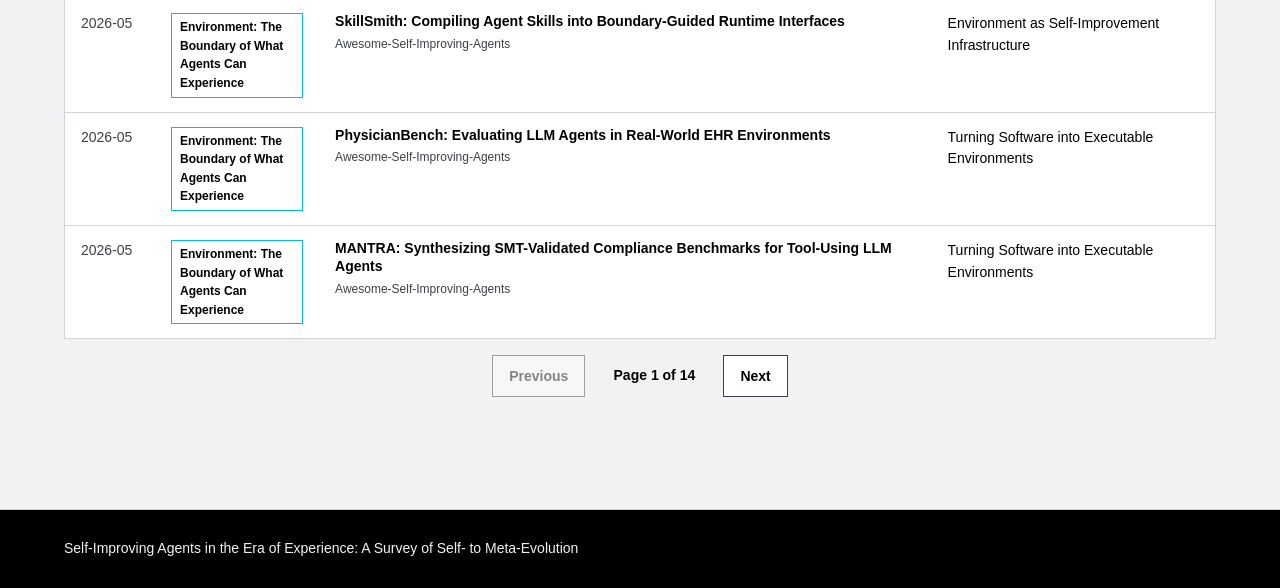
==== commit f3ace5e4: "Apply Frontis branding to survey site" ====
--- a/index.html
+++ b/index.html
@@ -3,9 +3,9 @@
 <head>
   <meta charset="utf-8">
   <meta name="viewport" content="width=device-width, initial-scale=1">
-  <meta name="description" content="A Survey of Agents in the Era of Experience: Skills, Harness, and Self- to Meta-Evolution.">
-  <meta name="theme-color" content="#f7f5ef">
-  <title>Agents in the Era of Experience</title>
+  <meta name="description" content="Self-Improving Agents in the Era of Experience: A Survey of Self- to Meta-Evolution.">
+  <meta name="theme-color" content="#000000">
+  <title>Self-Improving Agents in the Era of Experience: A Survey of Self- to Meta-Evolution</title>
   <link rel="icon" href="assets/favicon.ico" sizes="any">
   <link rel="icon" type="image/png" sizes="32x32" href="assets/frontis-favicon-32.png">
   <link rel="icon" type="image/png" sizes="512x512" href="assets/frontis-favicon.png">
@@ -20,7 +20,7 @@
   <header class="site-header" aria-label="Site navigation">
     <a class="brand" href="#overview" aria-label="Survey home">
       <img class="brand-logo" src="assets/frontis-logo.png" alt="Frontis">
-      <span class="brand-text" id="brand-title">Agents in the Era of Experience</span>
+      <span class="brand-text" id="brand-title">Self-Improving Agents in the Era of Experience: A Survey of Self- to Meta-Evolution</span>
     </a>
   </header>
 
@@ -28,13 +28,15 @@
     <section class="hero" id="overview" aria-labelledby="hero-title">
       <img class="hero-image" src="assets/harness-runtime-hero.png" alt="">
       <div class="hero-copy">
-        <h1 id="hero-title">A Survey of Agents in the Era of Experience: Skills, Harness, and Self- to Meta-Evolution</h1>
+        <h1 id="hero-title">Self-Improving Agents in the Era of Experience: A Survey of Self- to Meta-Evolution</h1>
         <p class="hero-summary" id="hero-abstract">
           In the Era of Experience, agentic AI is no longer defined only by what a model can infer from static data, but by how a deployed system accumulates, organizes, and reuses experience from interaction. This survey studies experience-driven improvement in deployed agentic AI systems. We focus on the runtime harness as the infrastructure that captures traces, routes actions, exposes feedback, and governs mutable state. Around this infrastructure, we review how experience becomes reusable skill, persistent memory, verifiable environment feedback, trainable model behavior, and meta-level control. We then identify the remaining barriers to reliable improvement, including longitudinal evaluation, transfer, verification, and safety governance. Making agents smarter after deployment is therefore a trace-to-capability problem: the field must learn how to capture experience, assign it to the right update surface, verify its value, and preserve control as the system changes.
         </p>
         <div class="hero-actions" aria-label="Survey links">
           <a class="button button-primary" href="#papers">Paper List</a>
           <a class="button" href="#definition">Harness as Experience Infrastructure</a>
+          <a class="button" href="https://openreview.net/pdf?id=IUltZSgLMm" target="_blank" rel="noreferrer">OpenReview PDF</a>
+          <a class="button button-repo" href="https://github.com/FrontisAI/Awesome-Self-Improving-Agents" target="_blank" rel="noreferrer">FrontisAI/Awesome-Self-Improving-Agents</a>
           <a class="button" href="https://frontis.ai" target="_blank" rel="noreferrer">FrontisAI Website</a>
         </div>
       </div>
@@ -280,11 +282,11 @@
   </main>
 
   <footer class="site-footer">
-    <p>A Survey of Agents in the Era of Experience: Skills, Harness, and Self- to Meta-Evolution</p>
+    <p>Self-Improving Agents in the Era of Experience: A Survey of Self- to Meta-Evolution</p>
   </footer>
 
   <script src="data/manuscript.js"></script>
-  <script src="data/papers.js?v=193d3d6-331"></script>
+  <script src="data/papers.js?v=links-331"></script>
   <script src="app.js"></script>
 </body>
 </html>
--- a/styles.css
+++ b/styles.css
@@ -1,20 +1,27 @@
 :root {
-  --paper: #f7f5ef;
-  --paper-warm: #efe9dd;
-  --surface: #fffdfa;
-  --surface-strong: #ffffff;
-  --ink: #162126;
-  --muted: #667173;
-  --line: rgba(22, 33, 38, 0.14);
-  --line-strong: rgba(22, 33, 38, 0.24);
-  --teal: #147c78;
-  --teal-dark: #0e5553;
-  --amber: #b7791f;
-  --rust: #954f43;
-  --blue: #3e6482;
-  --plum: #6e5772;
-  --shadow: 0 18px 60px rgba(31, 35, 37, 0.12);
-  --radius: 8px;
+  --black: #000000;
+  --cyan: #00C1D4;
+  --white: #FFFFFF;
+  --gray1: #3D4145;
+  --gray2: #F0F2F4;
+  --orange: #FA5F26;
+  --mid-gray: #8C8C8C;
+  --border-gray: #D0D3D8;
+  --paper: var(--white);
+  --paper-warm: var(--gray2);
+  --surface: var(--white);
+  --surface-strong: var(--white);
+  --ink: var(--black);
+  --muted: var(--gray1);
+  --line: var(--border-gray);
+  --line-strong: var(--gray1);
+  --teal: var(--cyan);
+  --teal-dark: var(--black);
+  --amber: var(--orange);
+  --rust: var(--gray1);
+  --blue: var(--gray1);
+  --plum: var(--gray1);
+  --radius: 0;
   --container: 1180px;
   --header-height: 64px;
 }
@@ -32,7 +39,7 @@
   margin: 0;
   background: var(--paper);
   color: var(--ink);
-  font-family: Inter, ui-sans-serif, system-ui, -apple-system, BlinkMacSystemFont, "Segoe UI", sans-serif;
+  font-family: "Martian Grotesk", "Space Grotesk", "Inter", -apple-system, BlinkMacSystemFont, "Segoe UI", sans-serif;
   line-height: 1.55;
   letter-spacing: 0;
   overflow-x: hidden;
@@ -62,9 +69,9 @@
   z-index: 30;
   transform: translateY(calc(-100% - 8px));
   background: var(--ink);
-  color: #fff;
+  color: var(--white);
   padding: 8px 12px;
-  border-radius: 6px;
+  border-radius: 0;
 }
 
 .skip-link:focus {
@@ -81,9 +88,8 @@
   justify-content: flex-start;
   gap: 24px;
   padding: 10px clamp(18px, 4vw, 44px);
-  background: rgba(247, 245, 239, 0.92);
+  background: var(--white);
   border-bottom: 1px solid var(--line);
-  backdrop-filter: blur(14px);
 }
 
 .brand {
@@ -92,7 +98,7 @@
   gap: 10px;
   min-width: 0;
   max-width: min(920px, calc(100vw - 36px));
-  font-weight: 700;
+  font-weight: 800;
 }
 
 .brand-logo {
@@ -133,17 +139,29 @@
   min-height: calc(100dvh - var(--header-height));
   padding: clamp(70px, 10dvh, 136px) clamp(18px, 5vw, 72px) clamp(38px, 7dvh, 72px);
   overflow: hidden;
-  border-bottom: 1px solid var(--line);
+  border-bottom: 1px solid var(--black);
+  background: var(--black);
+  color: var(--white);
 }
 
 .hero::before {
   content: "";
   position: absolute;
   inset: 0;
-  background:
-    linear-gradient(90deg, rgba(247, 245, 239, 0.98) 0%, rgba(247, 245, 239, 0.88) 40%, rgba(247, 245, 239, 0.28) 100%),
-    linear-gradient(0deg, rgba(247, 245, 239, 0.96) 0%, rgba(247, 245, 239, 0.18) 44%);
+  background: var(--black);
+  opacity: 0.76;
   z-index: 1;
+}
+
+.hero::after {
+  content: "";
+  position: absolute;
+  left: 0;
+  right: 0;
+  bottom: 0;
+  z-index: 2;
+  height: 4px;
+  background: var(--cyan);
 }
 
 .hero-image {
@@ -165,7 +183,7 @@
 .eyebrow,
 .mini-label {
   margin: 0 0 10px;
-  color: var(--teal-dark);
+  color: var(--muted);
   font-size: 12px;
   font-weight: 800;
   letter-spacing: 0.13em;
@@ -182,9 +200,8 @@
 h1 {
   max-width: 800px;
   margin-bottom: 18px;
-  font-family: Georgia, "Times New Roman", serif;
   font-size: clamp(42px, 4.8vw, 72px);
-  font-weight: 500;
+  font-weight: 900;
   line-height: 1.04;
   overflow-wrap: break-word;
 }
@@ -192,7 +209,7 @@
 .hero-subtitle {
   max-width: 670px;
   margin-bottom: 18px;
-  color: #2f3c40;
+  color: var(--gray2);
   font-size: clamp(21px, 3vw, 32px);
   line-height: 1.2;
 }
@@ -200,7 +217,7 @@
 .hero-summary {
   max-width: 720px;
   margin-bottom: 30px;
-  color: var(--muted);
+  color: var(--gray2);
   font-size: 17px;
 }
 
@@ -219,8 +236,8 @@
   min-height: 42px;
   padding: 10px 16px;
   border: 1px solid var(--line-strong);
-  border-radius: 6px;
-  background: rgba(255, 253, 250, 0.72);
+  border-radius: 0;
+  background: var(--white);
   color: var(--ink);
   font-weight: 700;
   line-height: 1;
@@ -229,20 +246,46 @@
 
 .button:hover,
 .button:focus-visible {
-  border-color: var(--ink);
-  background: var(--surface-strong);
+  border-color: var(--cyan);
+  background: var(--gray2);
 }
 
 .button-primary {
-  border-color: var(--ink);
-  background: var(--ink);
-  color: #fff;
+  border-color: var(--white);
+  background: var(--white);
+  color: var(--black);
 }
 
 .button-primary:hover,
 .button-primary:focus-visible {
-  background: var(--teal-dark);
-  border-color: var(--teal-dark);
+  background: var(--gray2);
+  border-color: var(--cyan);
+}
+
+.hero .button {
+  border-color: var(--white);
+  background: transparent;
+  color: var(--white);
+}
+
+.hero .button:hover,
+.hero .button:focus-visible {
+  border-color: var(--cyan);
+  background: var(--white);
+  color: var(--black);
+}
+
+.hero .button-primary {
+  border-color: var(--white);
+  background: var(--white);
+  color: var(--black);
+}
+
+.button-repo {
+  max-width: 100%;
+  overflow-wrap: anywhere;
+  white-space: normal;
+  text-align: center;
 }
 
 .button:disabled {
@@ -258,13 +301,13 @@
   gap: 0;
   width: min(560px, calc(100vw - 36px));
   margin: clamp(36px, 7dvh, 82px) 0 0;
-  border-top: 1px solid var(--line-strong);
-  border-bottom: 1px solid var(--line-strong);
+  border-top: 1px solid var(--white);
+  border-bottom: 1px solid var(--white);
 }
 
 .hero-stats div {
   padding: 18px 18px 16px 0;
-  border-right: 1px solid var(--line);
+  border-right: 1px solid var(--gray1);
 }
 
 .hero-stats div:last-child {
@@ -279,7 +322,7 @@
 
 .hero-stats dd {
   margin: 6px 0 0;
-  color: var(--muted);
+  color: var(--gray2);
   font-size: 13px;
 }
 
@@ -305,9 +348,8 @@
 .section-heading h2 {
   max-width: 860px;
   margin-bottom: 14px;
-  font-family: Georgia, "Times New Roman", serif;
   font-size: clamp(34px, 5vw, 58px);
-  font-weight: 500;
+  font-weight: 800;
   line-height: 1.04;
 }
 
@@ -335,14 +377,13 @@
   padding: clamp(18px, 4vw, 34px);
   border: 1px solid var(--line);
   border-radius: var(--radius);
-  background: #fbfaf7;
-  box-shadow: var(--shadow);
+  background: var(--white);
 }
 
 .runtime-figure img {
   width: 100%;
-  border-radius: 4px;
-  background: #fff;
+  border-radius: 0;
+  background: var(--white);
 }
 
 .runtime-figure figcaption {
@@ -359,7 +400,8 @@
 
 .runtime-notes article {
   padding: 18px;
-  border: 1px solid var(--line);
+  border: 0;
+  border-left: 2px solid var(--cyan);
   border-radius: var(--radius);
   background: var(--surface-strong);
 }
@@ -431,11 +473,11 @@
 }
 
 .path-parameter {
-  border-top: 4px solid var(--amber);
+  border-top: 4px solid var(--gray1);
 }
 
 .path-meta {
-  border-top: 4px solid var(--plum);
+  border-top: 4px solid var(--black);
 }
 
 .timeline-section {
@@ -462,7 +504,7 @@
 .timeline-figure img {
   width: 100%;
   padding: 18px;
-  background: #fff;
+  background: var(--white);
 }
 
 .timeline-figure figcaption {
@@ -489,11 +531,11 @@
 }
 
 .timeline-item:nth-child(2)::before {
-  background: var(--blue);
+  background: var(--gray1);
 }
 
 .timeline-item:nth-child(3)::before {
-  background: var(--rust);
+  background: var(--black);
 }
 
 .timeline-item time {
@@ -536,7 +578,7 @@
 }
 
 .surface-card:nth-child(3n) span {
-  color: var(--rust);
+  color: var(--gray1);
 }
 
 .figures-section {
@@ -564,7 +606,7 @@
 .single-figure img {
   width: 100%;
   padding: 18px;
-  background: #fff;
+  background: var(--white);
 }
 
 .single-figure figcaption {
@@ -582,7 +624,7 @@
   margin: 0;
   border: 1px solid var(--line);
   border-radius: var(--radius);
-  background: #fff;
+  background: var(--white);
   overflow: hidden;
 }
 
@@ -591,7 +633,7 @@
   height: 280px;
   object-fit: contain;
   padding: 18px;
-  background: #f8f8f6;
+  background: var(--gray2);
 }
 
 .figure-strip figcaption {
@@ -630,7 +672,8 @@
 
 .claim-points article,
 .story-copy {
-  border: 1px solid var(--line);
+  border: 0;
+  border-left: 2px solid var(--cyan);
   border-radius: var(--radius);
   background: var(--surface-strong);
 }
@@ -707,7 +750,7 @@
   height: clamp(240px, 24vw, 330px);
   object-fit: contain;
   padding: 16px;
-  background: #fff;
+  background: var(--white);
 }
 
 .figure-grid figcaption {
@@ -739,7 +782,7 @@
   height: clamp(520px, 58vw, 760px);
   object-fit: contain;
   padding: clamp(16px, 2.5vw, 28px);
-  background: #fff;
+  background: var(--white);
 }
 
 .external-figure-card figcaption {
@@ -770,7 +813,7 @@
   margin: 0;
   padding: 18px 20px;
   border-bottom: 1px solid var(--line);
-  background: #eef8f5;
+  background: var(--gray2);
   font-size: 19px;
   line-height: 1.22;
 }
@@ -828,7 +871,7 @@
 }
 
 .papers-section {
-  background: #f2f6f4;
+  background: var(--gray2);
   min-height: auto;
 }
 
@@ -900,8 +943,8 @@
   width: 100%;
   min-height: 42px;
   border: 1px solid var(--line-strong);
-  border-radius: 6px;
-  background: #fff;
+  border-radius: 0;
+  background: var(--white);
   color: var(--ink);
   padding: 9px 11px;
   font-size: 14px;
@@ -950,8 +993,8 @@
 .page-size-control select {
   min-height: 36px;
   border: 1px solid var(--line-strong);
-  border-radius: 6px;
-  background: #fff;
+  border-radius: 0;
+  background: var(--white);
   color: var(--ink);
   padding: 7px 9px;
   font-size: 14px;
@@ -994,8 +1037,8 @@
   position: sticky;
   top: 0;
   z-index: 1;
-  background: #e7efeb;
-  color: #314245;
+  background: var(--black);
+  color: var(--white);
   font-size: 12px;
   font-weight: 900;
   letter-spacing: 0.08em;
@@ -1016,10 +1059,10 @@
   display: inline-flex;
   max-width: 170px;
   padding: 4px 8px;
-  border: 1px solid rgba(20, 124, 120, 0.22);
-  border-radius: 6px;
-  background: #edf8f5;
-  color: var(--teal-dark);
+  border: 1px solid var(--cyan);
+  border-radius: 0;
+  background: var(--white);
+  color: var(--black);
   font-size: 12px;
   font-weight: 800;
 }
@@ -1039,9 +1082,10 @@
 
 .paper-title-wrap a:hover,
 .paper-title-wrap a:focus-visible {
-  color: var(--teal-dark);
+  color: var(--black);
   text-decoration: underline;
   text-underline-offset: 3px;
+  text-decoration-color: var(--cyan);
 }
 
 .paper-title-wrap span:last-child {
@@ -1073,7 +1117,7 @@
   gap: 18px;
   padding: 28px clamp(18px, 5vw, 72px);
   background: var(--ink);
-  color: rgba(255, 255, 255, 0.72);
+  color: var(--gray2);
   font-size: 14px;
 }
 
@@ -1089,10 +1133,6 @@
   .hero {
     min-height: auto;
     padding-top: 86px;
-  }
-
-  .hero::before {
-    background: rgba(247, 245, 239, 0.88);
   }
 
   .hero-copy {
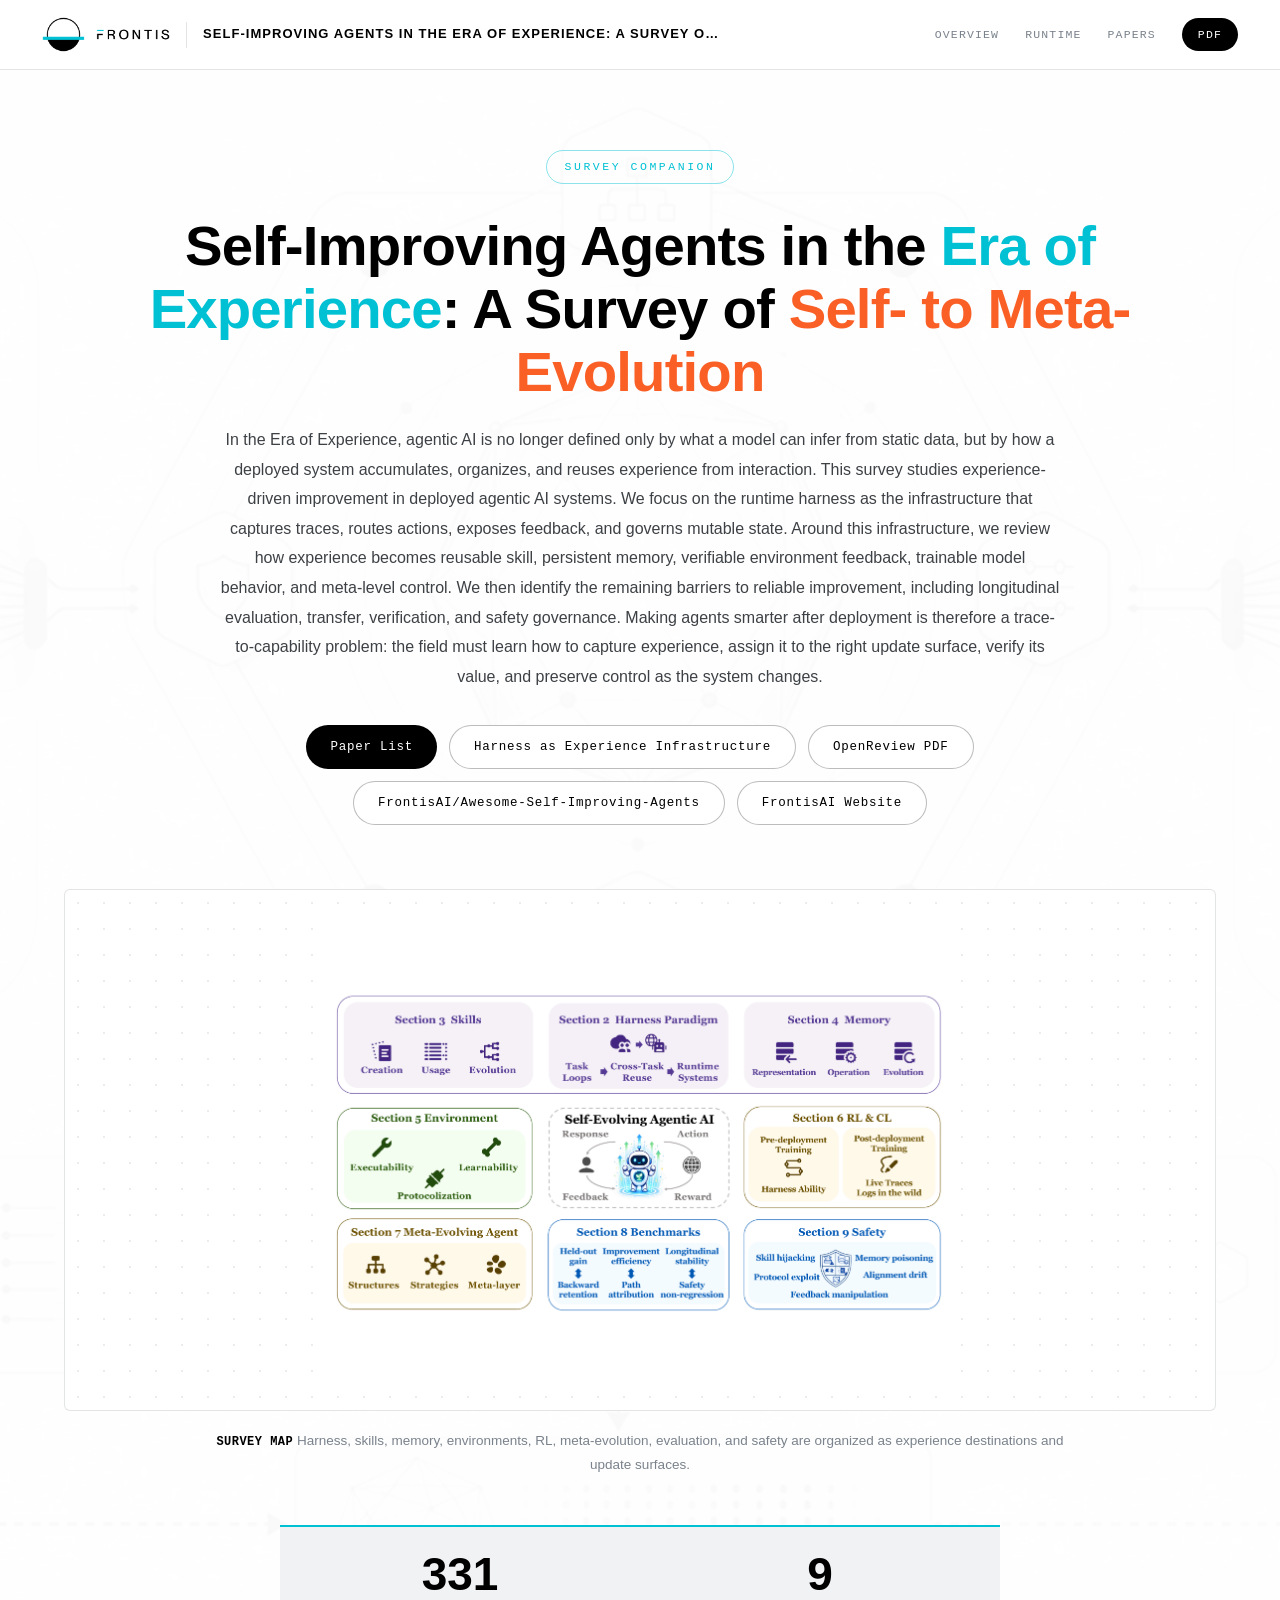
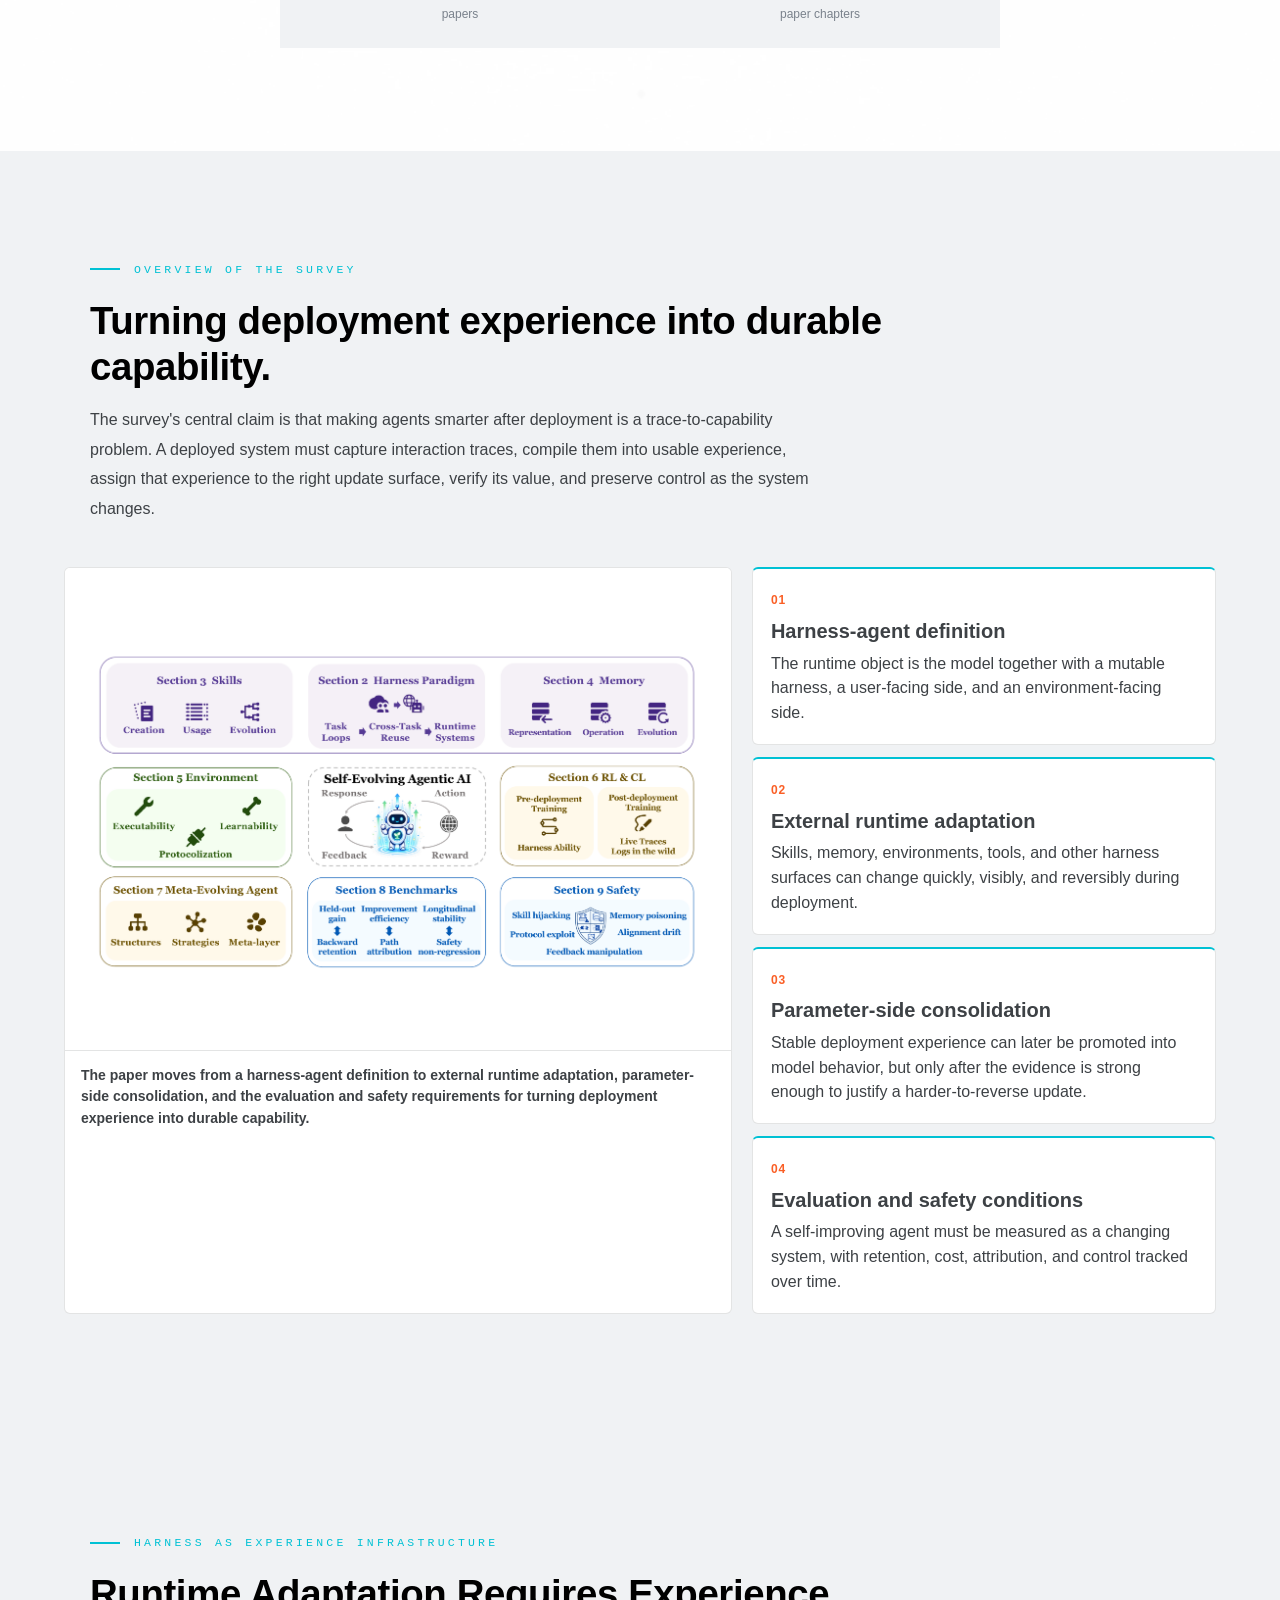
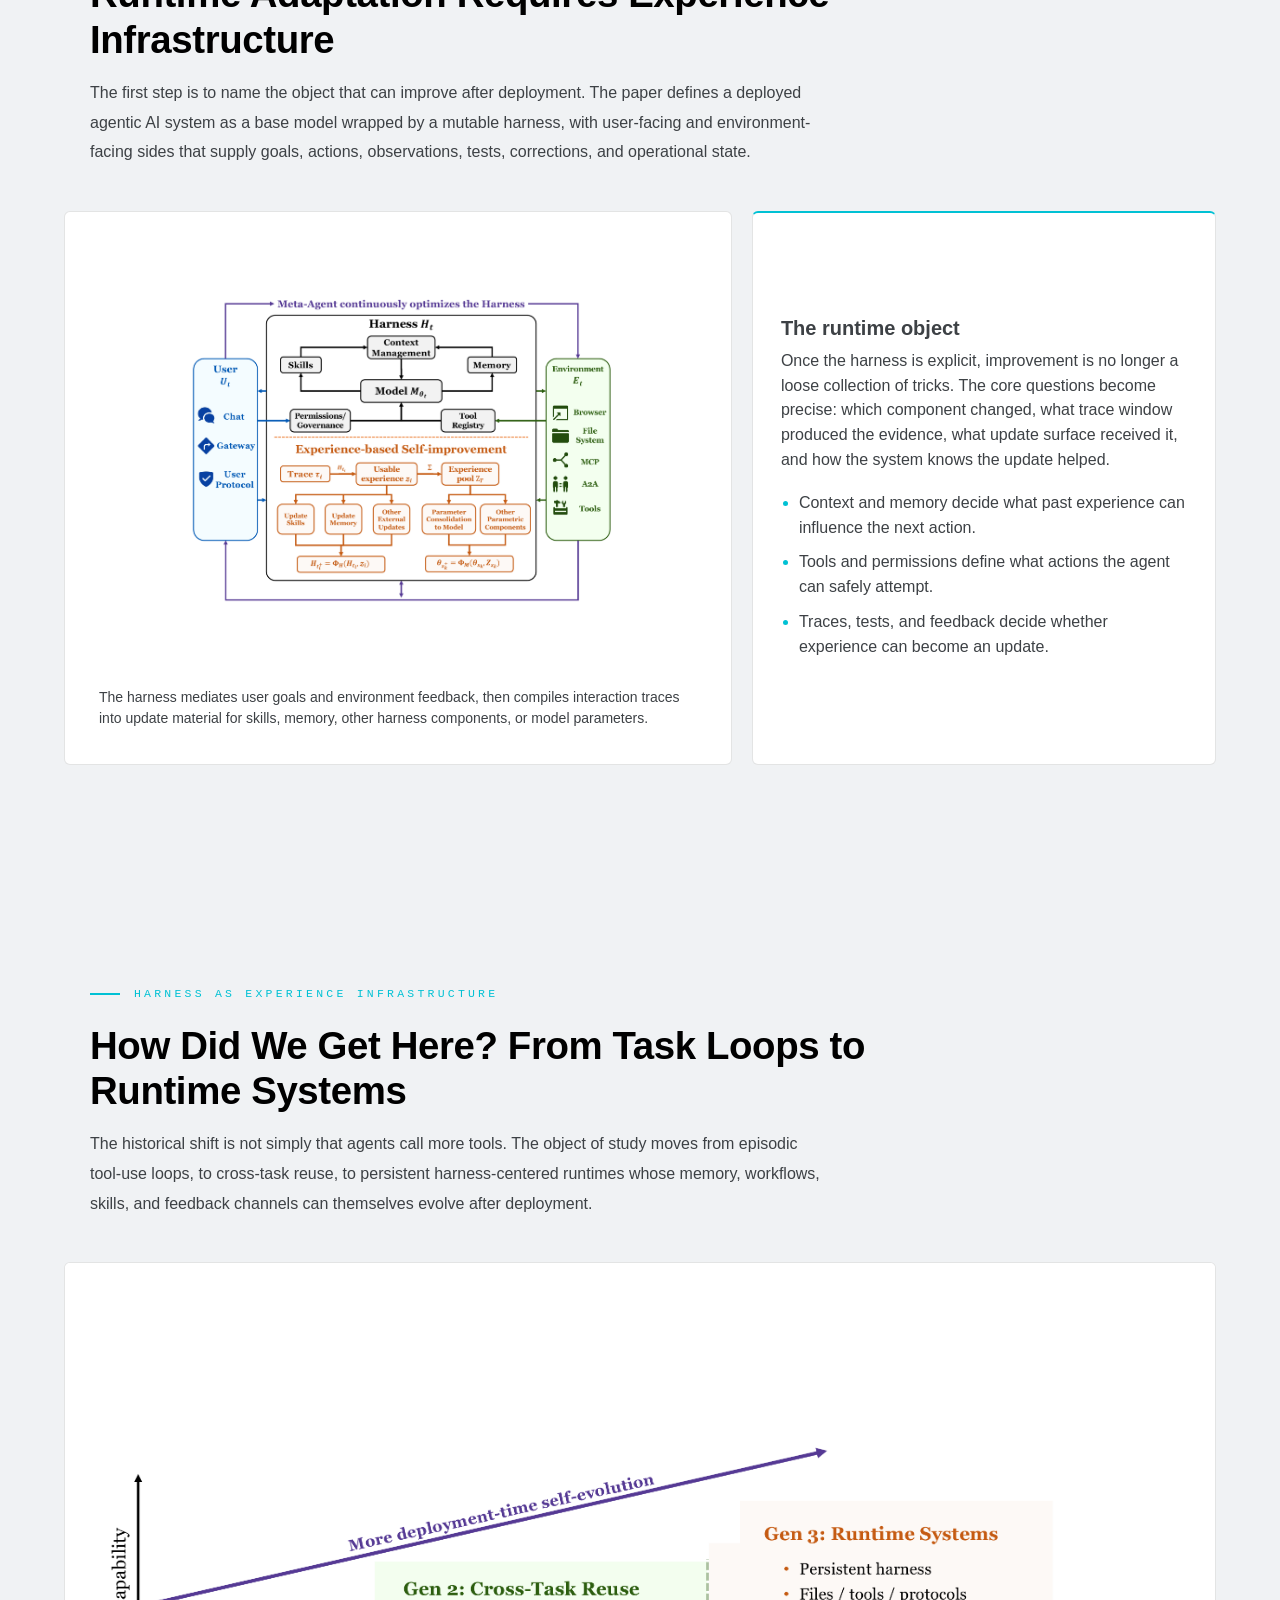
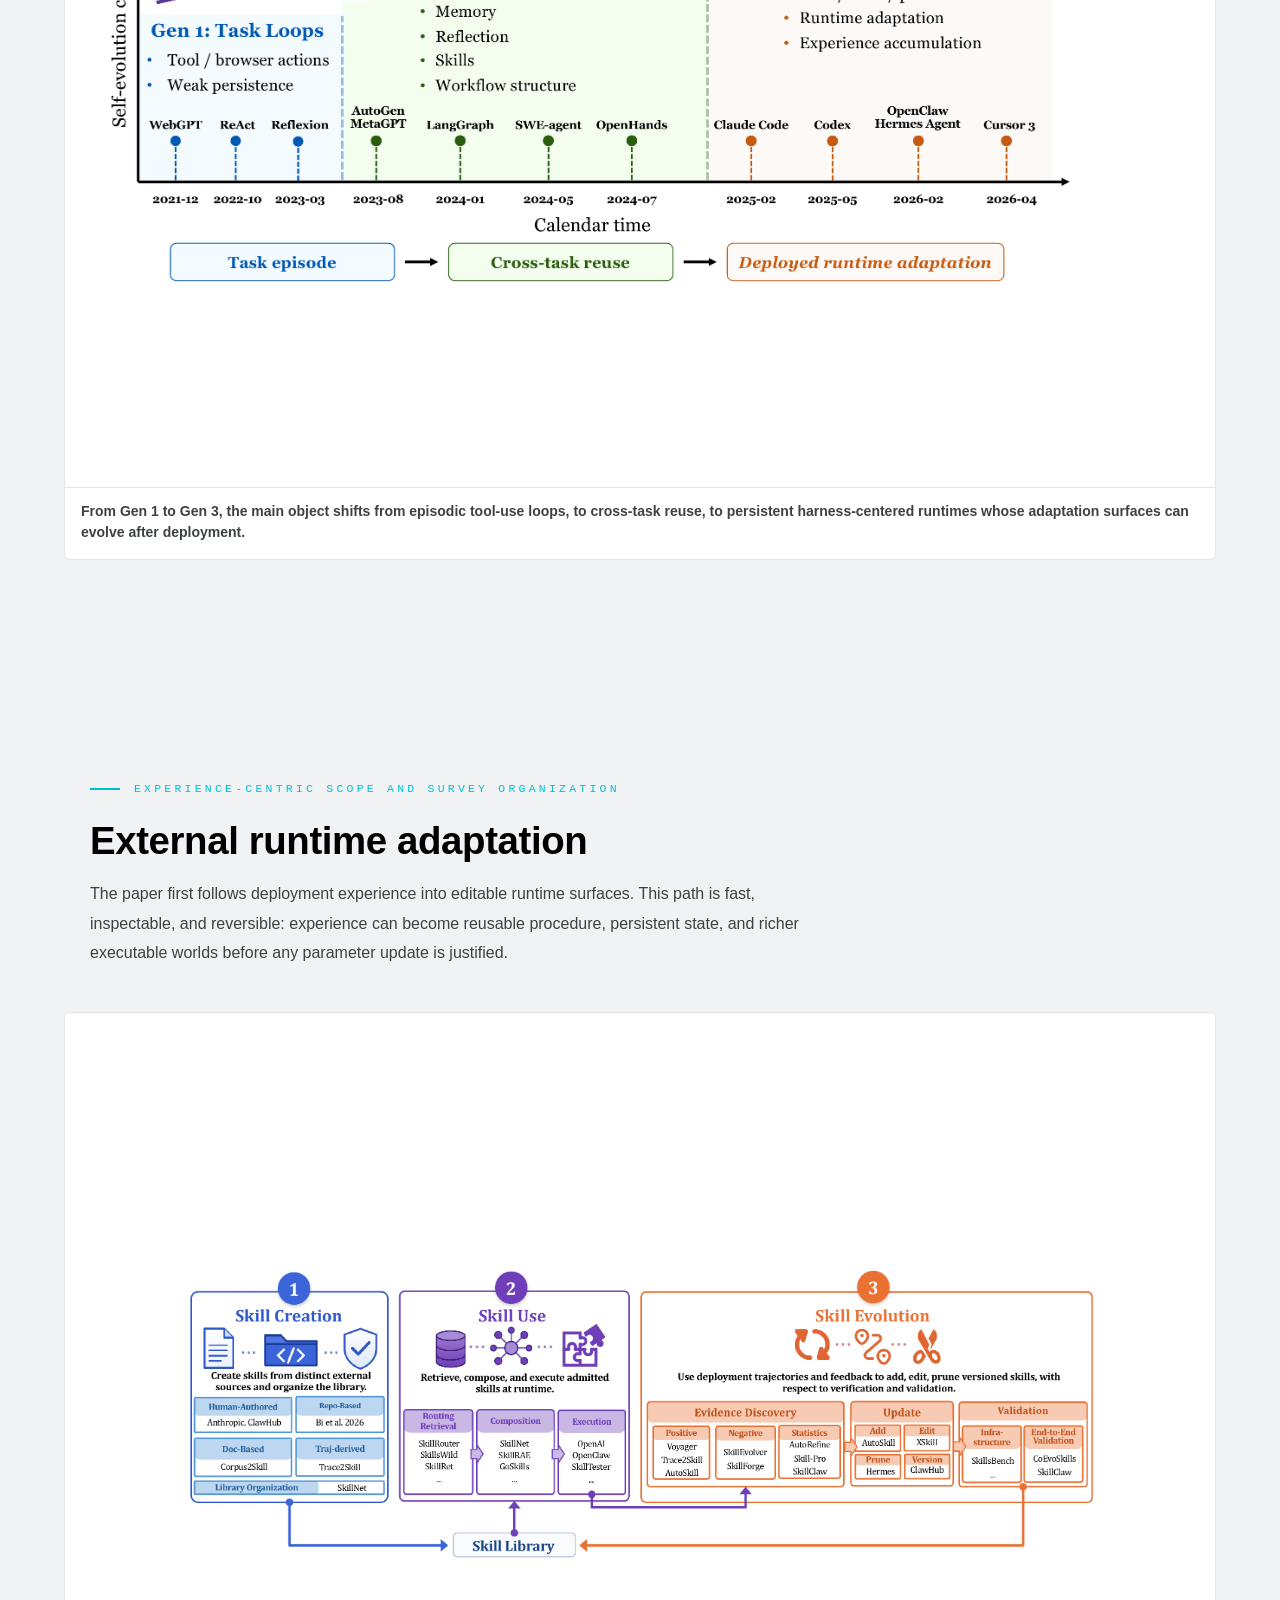
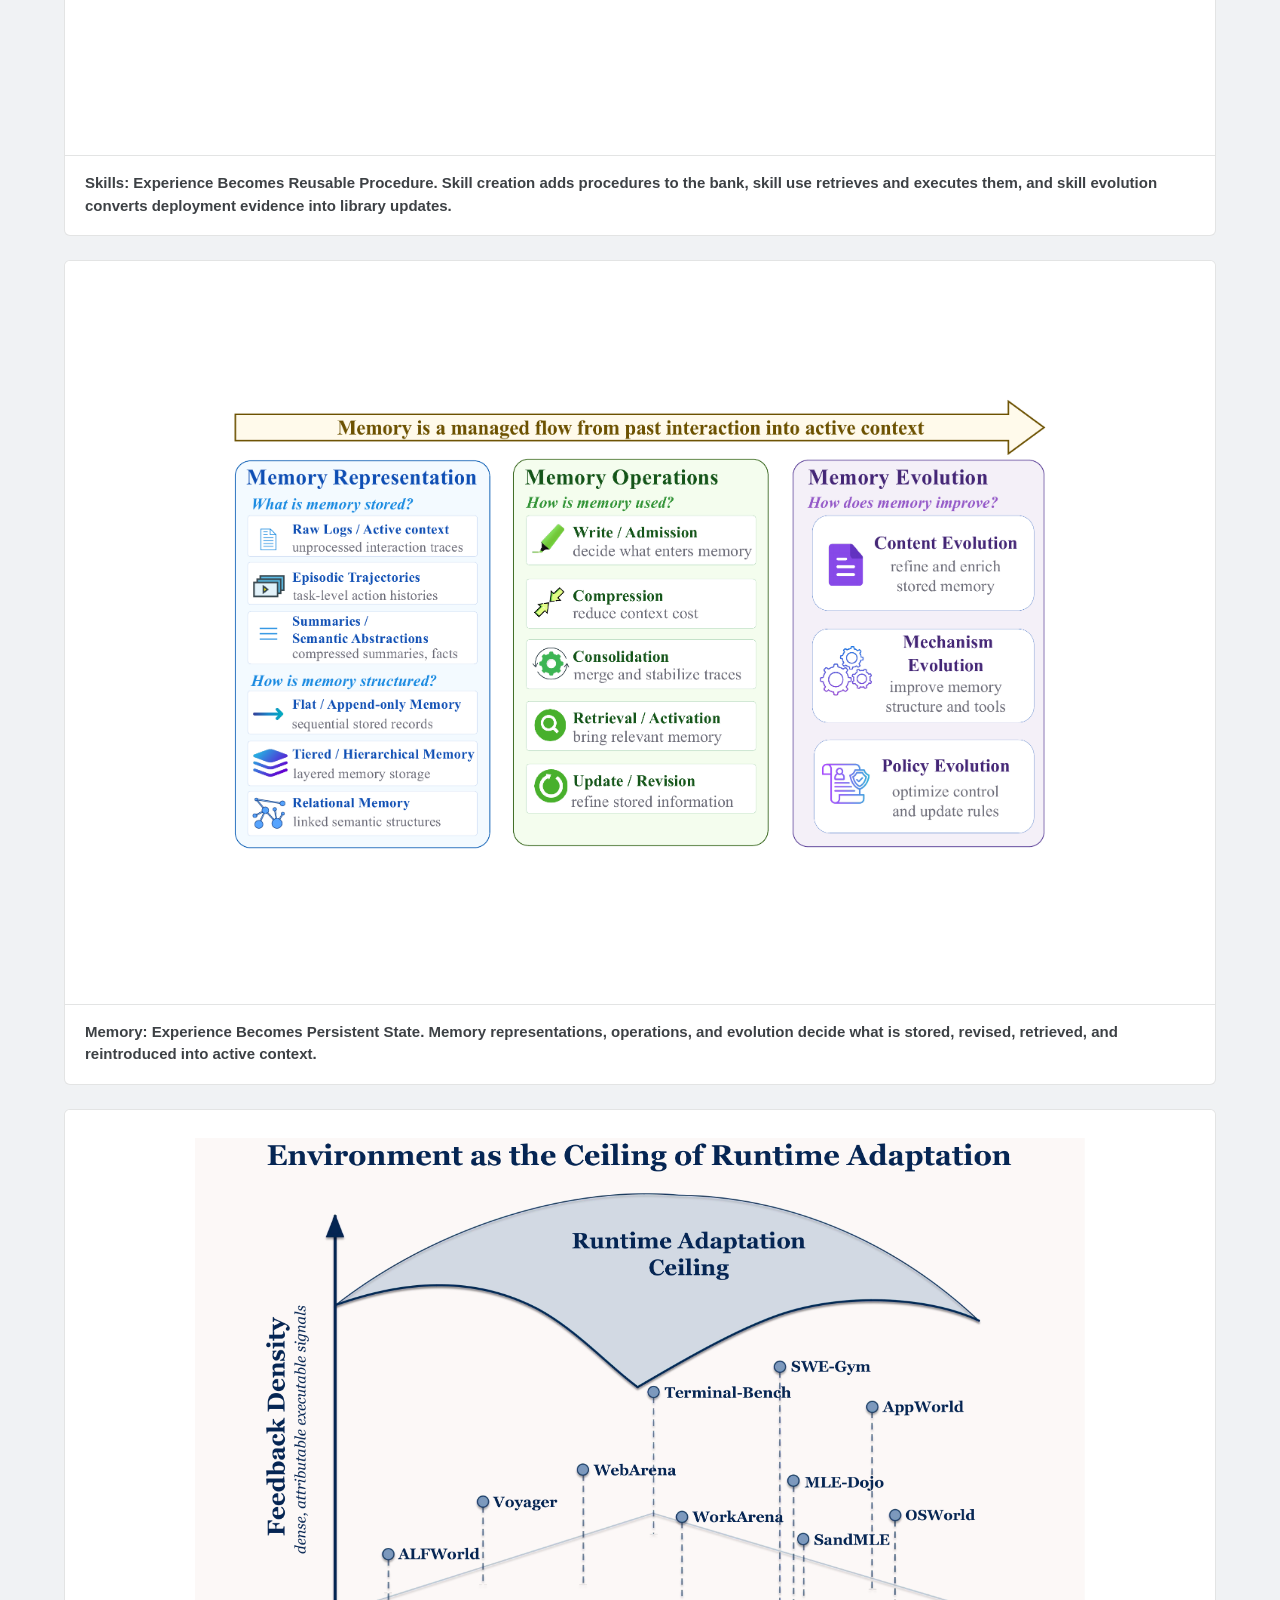
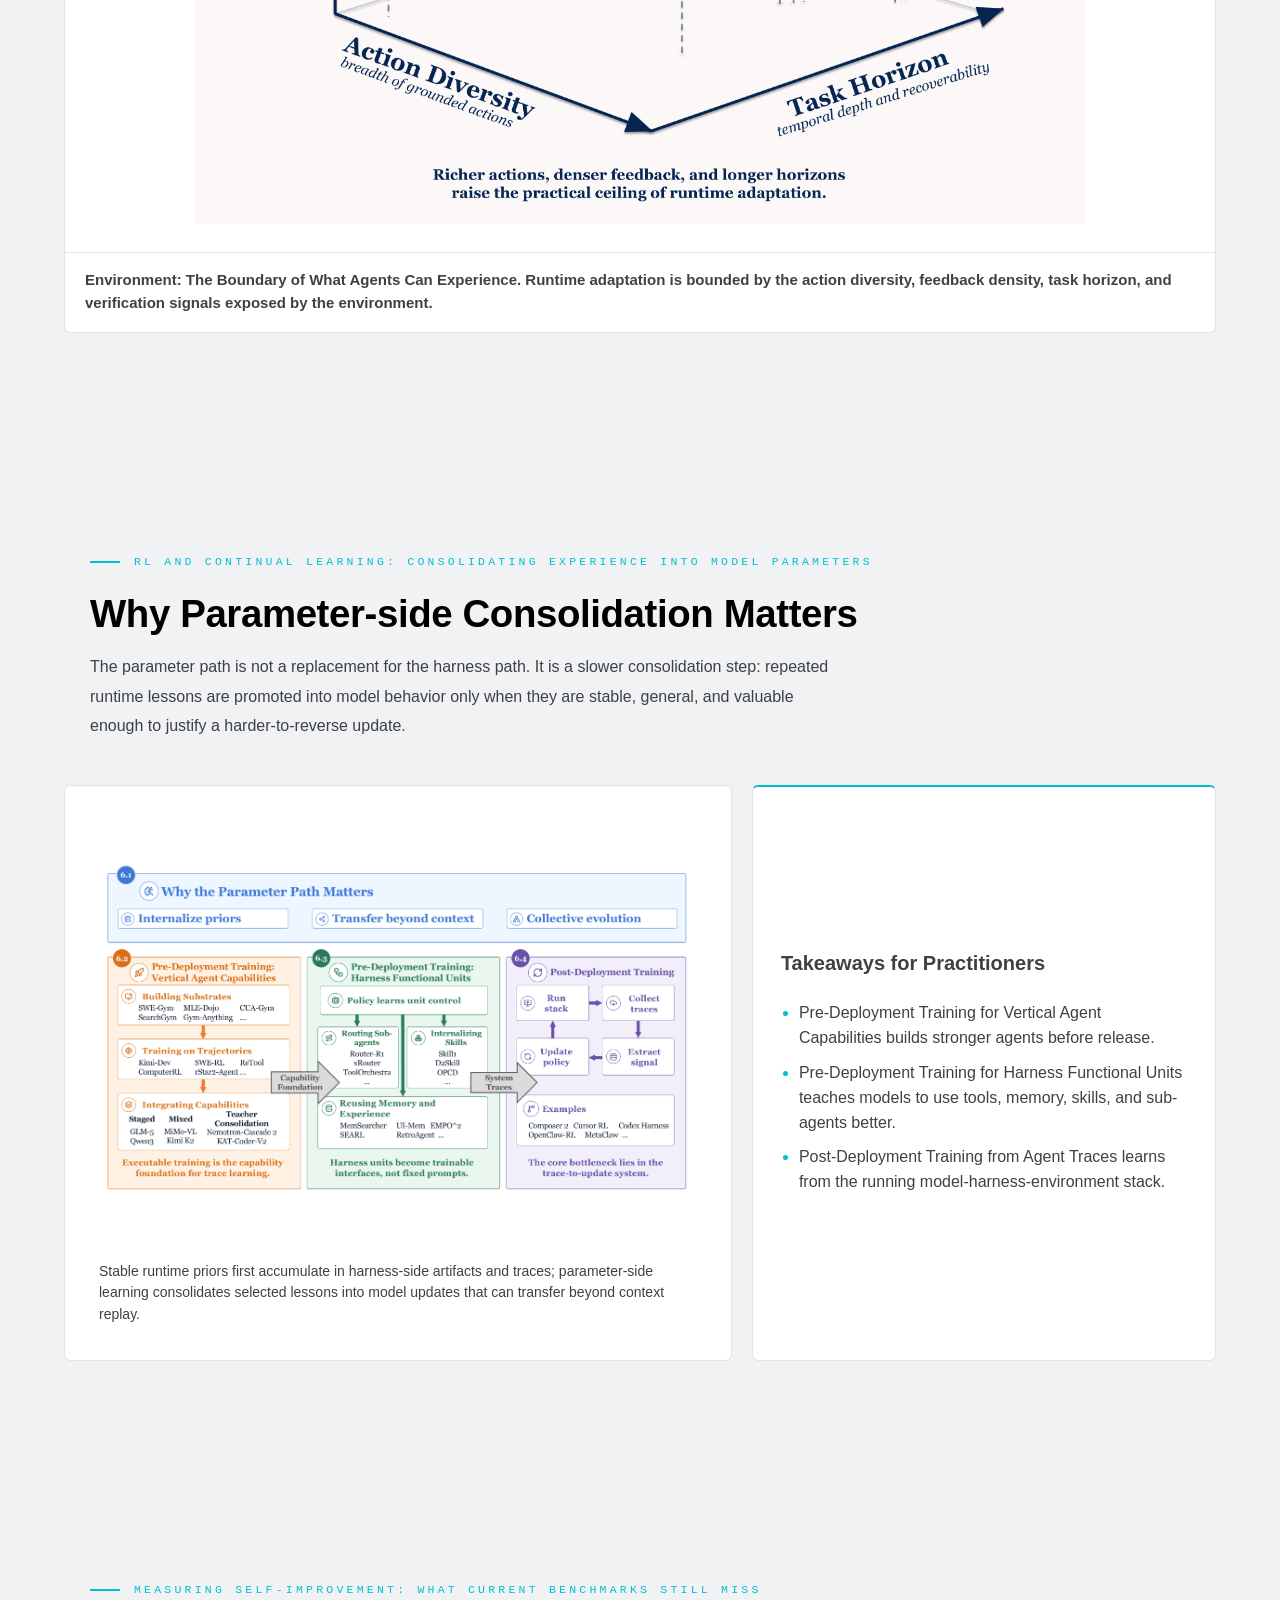
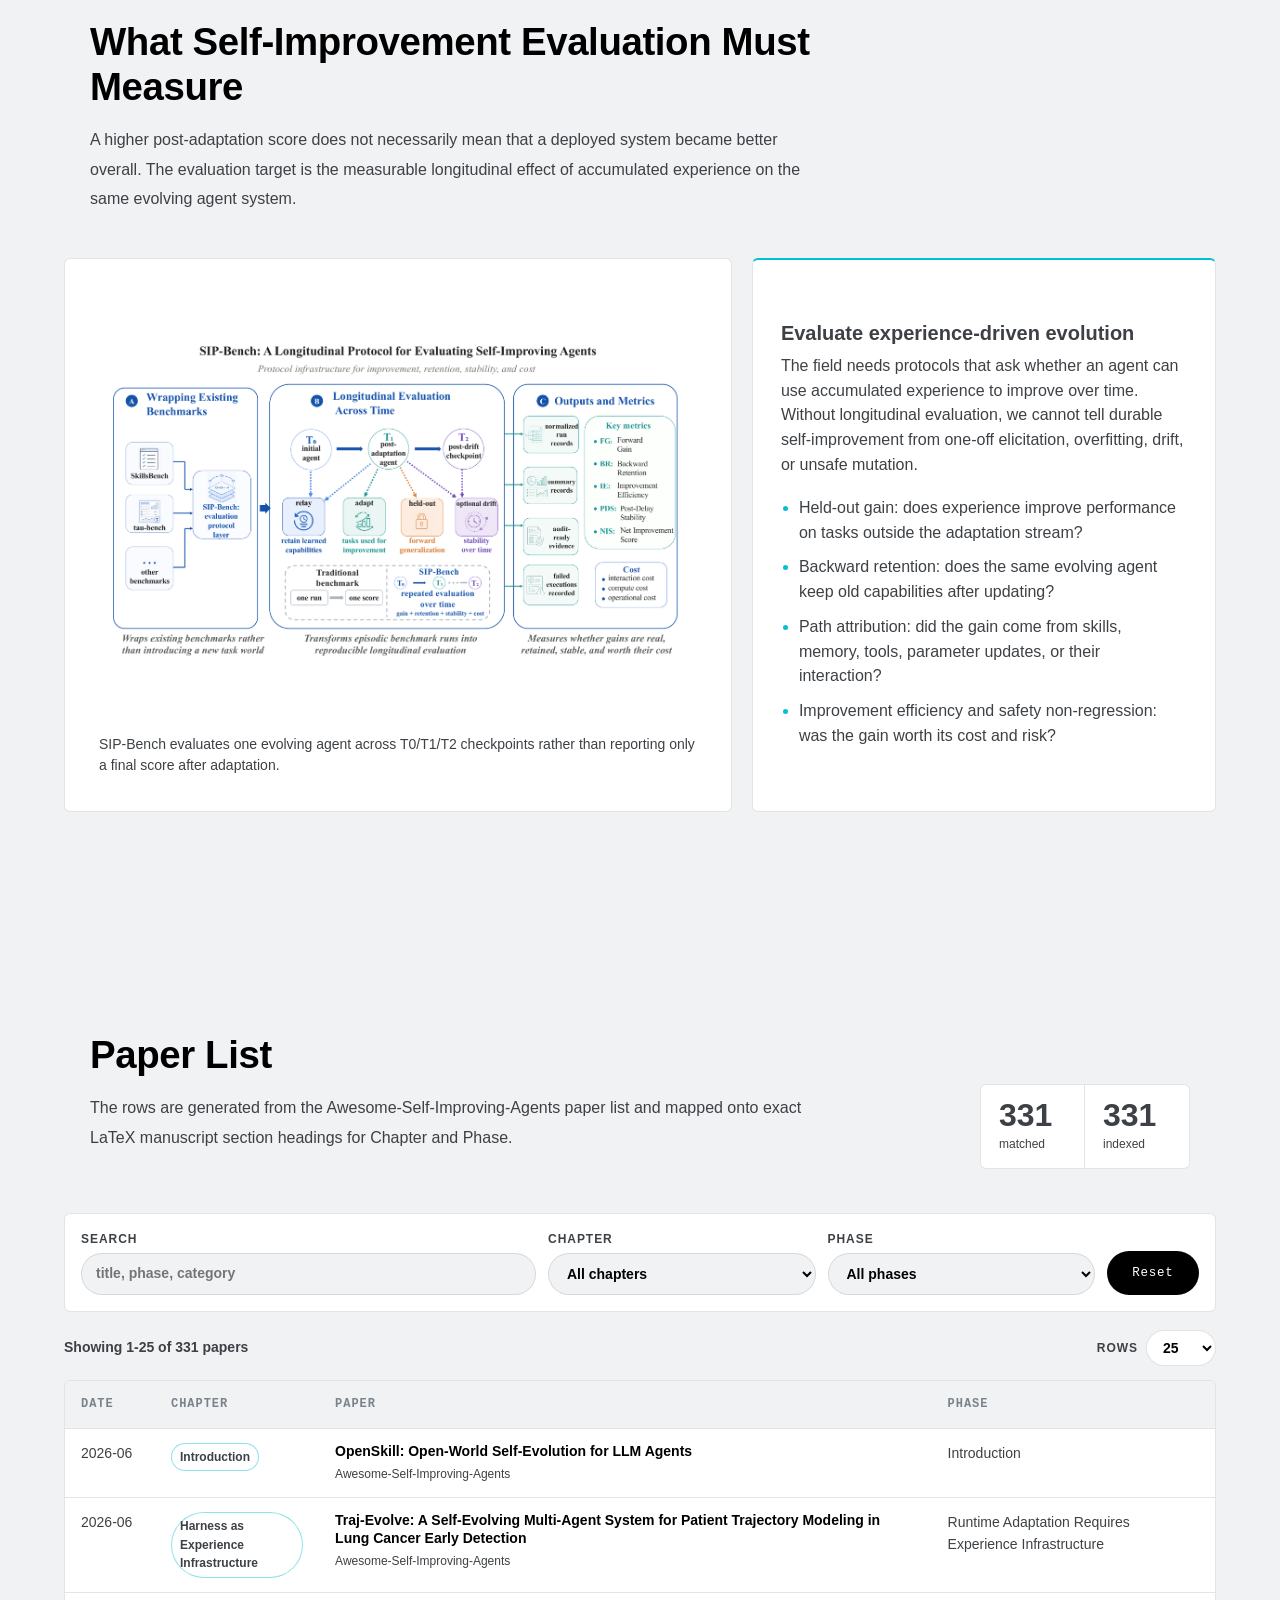
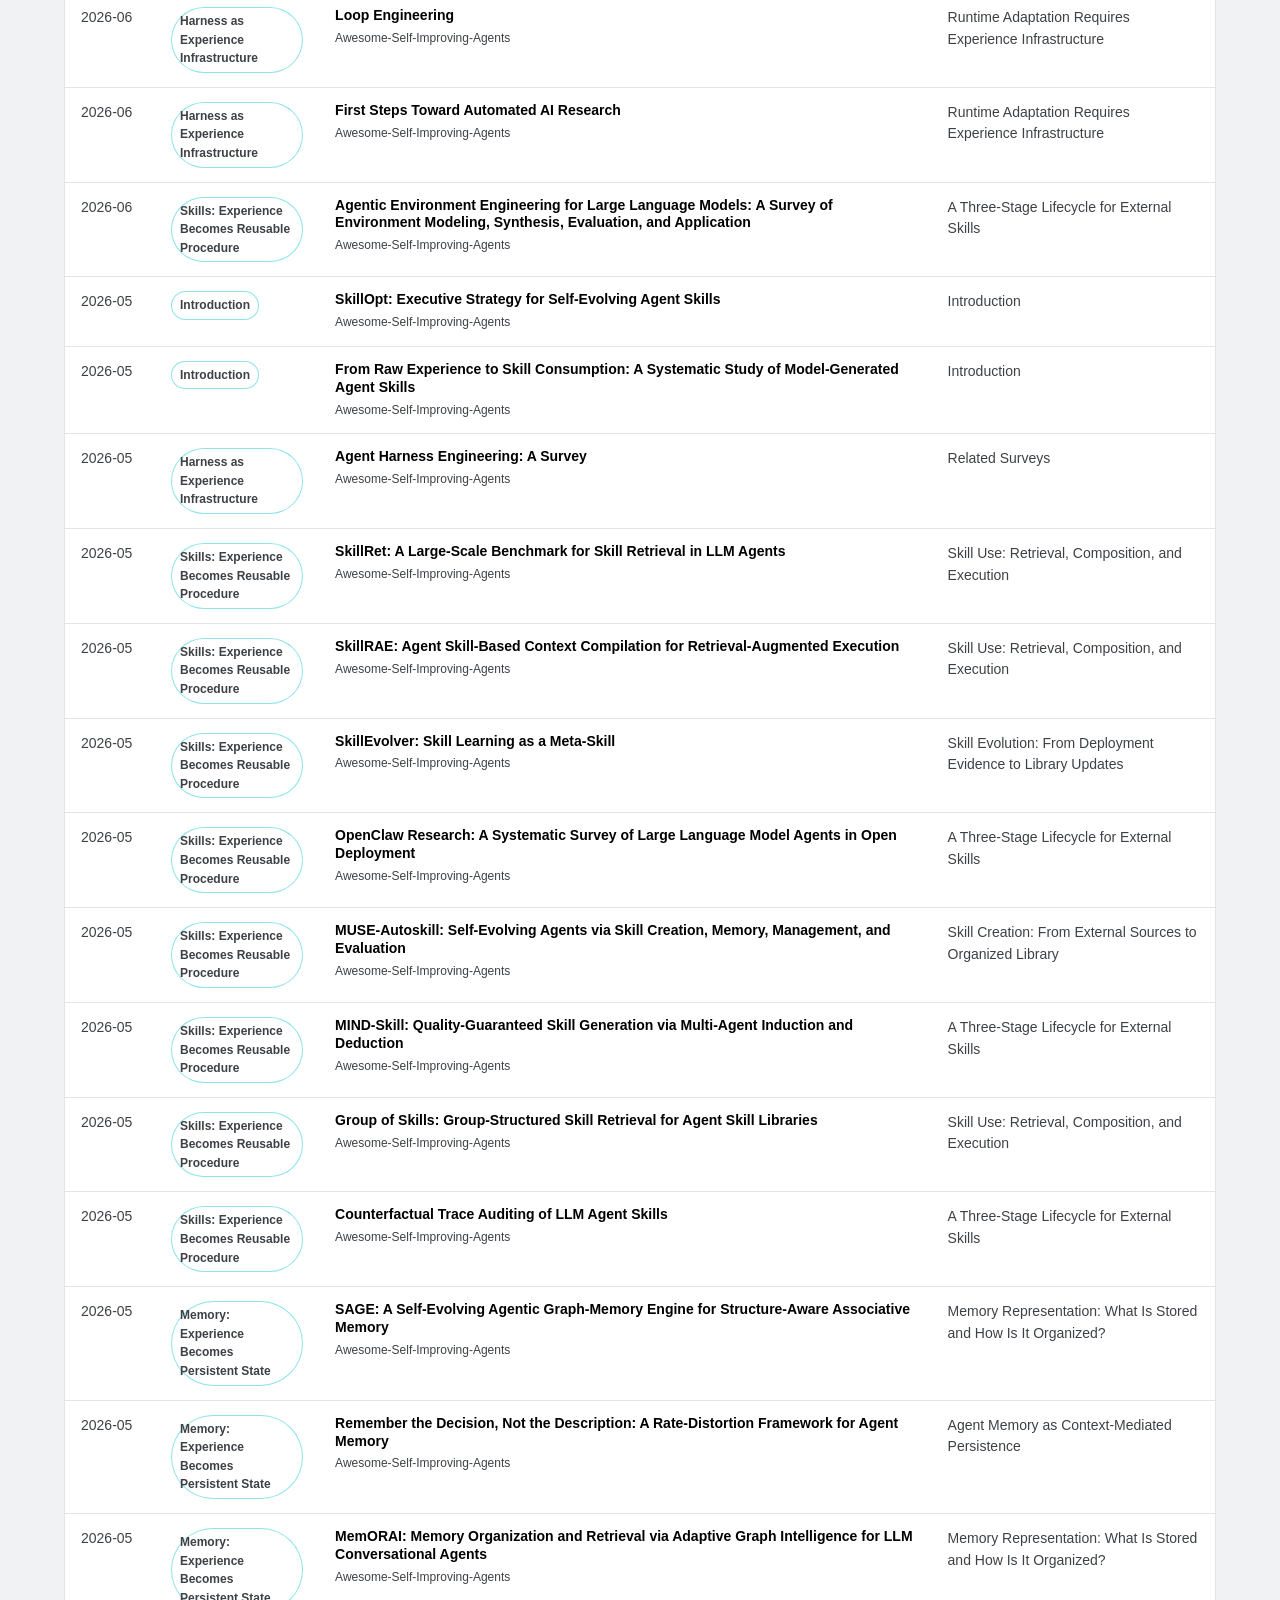
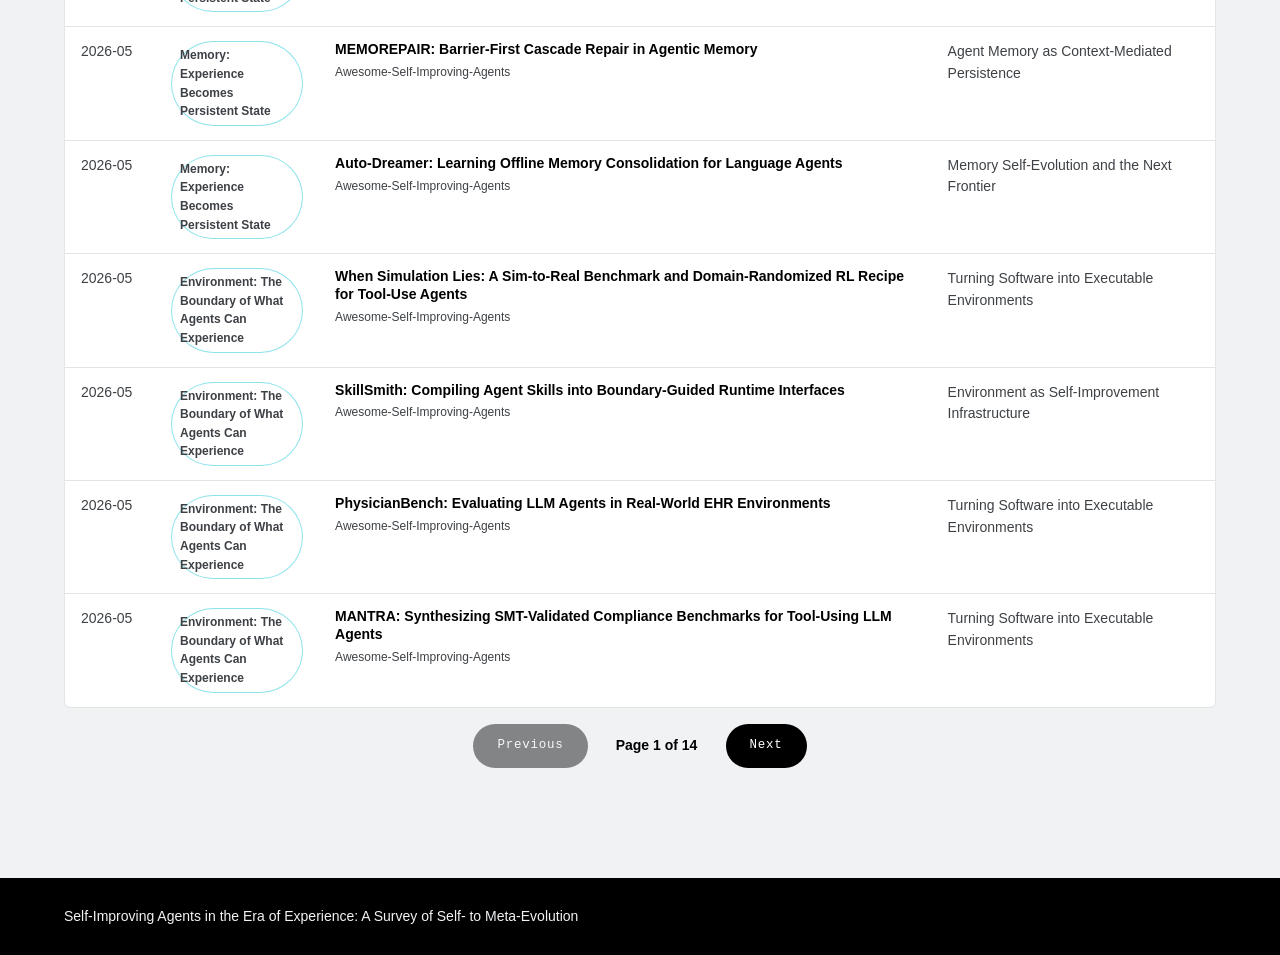
==== commit ffd50164: "Try OpenRSI-aligned site styling" ====
--- a/index.html
+++ b/index.html
@@ -12,9 +12,10 @@
   <link rel="apple-touch-icon" href="assets/apple-touch-icon.png">
   <link rel="preload" href="assets/harness-runtime-hero.png" as="image">
   <link rel="preload" href="assets/frontis-logo.png" as="image">
-  <link rel="stylesheet" href="styles.css">
+  <link rel="stylesheet" href="styles.css?v=openrsi-style">
 </head>
 <body>
+  <div id="scrollbar" aria-hidden="true"></div>
   <a class="skip-link" href="#papers">Skip to papers</a>
 
   <header class="site-header" aria-label="Site navigation">
@@ -22,13 +23,20 @@
       <img class="brand-logo" src="assets/frontis-logo.png" alt="Frontis">
       <span class="brand-text" id="brand-title">Self-Improving Agents in the Era of Experience: A Survey of Self- to Meta-Evolution</span>
     </a>
+    <nav class="top-nav" aria-label="Page sections">
+      <a href="#overview">Overview</a>
+      <a href="#definition">Runtime</a>
+      <a href="#papers">Papers</a>
+      <a class="nav-pill" href="https://openreview.net/pdf?id=IUltZSgLMm" target="_blank" rel="noreferrer">PDF</a>
+    </nav>
   </header>
 
   <main>
     <section class="hero" id="overview" aria-labelledby="hero-title">
       <img class="hero-image" src="assets/harness-runtime-hero.png" alt="">
       <div class="hero-copy">
-        <h1 id="hero-title">Self-Improving Agents in the Era of Experience: A Survey of Self- to Meta-Evolution</h1>
+        <p class="conf">Survey Companion</p>
+        <h1 id="hero-title">Self-Improving Agents in the <span class="cy">Era of Experience</span>: A Survey of <span class="or">Self- to Meta-Evolution</span></h1>
         <p class="hero-summary" id="hero-abstract">
           In the Era of Experience, agentic AI is no longer defined only by what a model can infer from static data, but by how a deployed system accumulates, organizes, and reuses experience from interaction. This survey studies experience-driven improvement in deployed agentic AI systems. We focus on the runtime harness as the infrastructure that captures traces, routes actions, exposes feedback, and governs mutable state. Around this infrastructure, we review how experience becomes reusable skill, persistent memory, verifiable environment feedback, trainable model behavior, and meta-level control. We then identify the remaining barriers to reliable improvement, including longitudinal evaluation, transfer, verification, and safety governance. Making agents smarter after deployment is therefore a trace-to-capability problem: the field must learn how to capture experience, assign it to the right update surface, verify its value, and preserve control as the system changes.
         </p>
@@ -40,6 +48,10 @@
           <a class="button" href="https://frontis.ai" target="_blank" rel="noreferrer">FrontisAI Website</a>
         </div>
       </div>
+      <figure class="hero-stage">
+        <img src="assets/chapters-figure.png" width="2573" height="1819" alt="Survey chapter map rendered from the LaTeX-referenced chapters PDF.">
+        <figcaption><span class="lbl">SURVEY MAP</span> Harness, skills, memory, environments, RL, meta-evolution, evaluation, and safety are organized as experience destinations and update surfaces.</figcaption>
+      </figure>
       <dl class="hero-stats" aria-label="LaTeX manuscript summary">
         <div>
           <dt id="stat-papers">111</dt>
@@ -285,8 +297,8 @@
     <p>Self-Improving Agents in the Era of Experience: A Survey of Self- to Meta-Evolution</p>
   </footer>
 
-  <script src="data/manuscript.js"></script>
+  <script src="data/manuscript.js?v=frontis-brand"></script>
   <script src="data/papers.js?v=links-331"></script>
-  <script src="app.js"></script>
+  <script src="app.js?v=openrsi-style"></script>
 </body>
 </html>
--- a/styles.css
+++ b/styles.css
@@ -2,28 +2,33 @@
   --black: #000000;
   --cyan: #00C1D4;
   --white: #FFFFFF;
-  --gray1: #3D4145;
-  --gray2: #F0F2F4;
+  --gray: #3D4145;
+  --surface: #F0F2F4;
   --orange: #FA5F26;
+  --dim: #7A828C;
   --mid-gray: #8C8C8C;
-  --border-gray: #D0D3D8;
+  --hair: rgba(61, 65, 69, 0.14);
+  --border-gray: rgba(61, 65, 69, 0.22);
+  --disp: "Space Grotesk", "Martian Grotesk", "Inter", sans-serif;
+  --body: "Instrument Sans", "Inter", -apple-system, BlinkMacSystemFont, "Segoe UI", sans-serif;
+  --mono: "IBM Plex Mono", "JetBrains Mono", Menlo, monospace;
+  --ease: cubic-bezier(0.16, 1, 0.3, 1);
   --paper: var(--white);
-  --paper-warm: var(--gray2);
-  --surface: var(--white);
+  --paper-warm: var(--surface);
   --surface-strong: var(--white);
   --ink: var(--black);
-  --muted: var(--gray1);
-  --line: var(--border-gray);
-  --line-strong: var(--gray1);
+  --muted: var(--gray);
+  --line: var(--hair);
+  --line-strong: var(--border-gray);
   --teal: var(--cyan);
   --teal-dark: var(--black);
   --amber: var(--orange);
-  --rust: var(--gray1);
-  --blue: var(--gray1);
-  --plum: var(--gray1);
-  --radius: 0;
+  --rust: var(--gray);
+  --blue: var(--gray);
+  --plum: var(--gray);
+  --radius: 6px;
   --container: 1180px;
-  --header-height: 64px;
+  --header-height: 70px;
 }
 
 * {
@@ -38,11 +43,17 @@
 body {
   margin: 0;
   background: var(--paper);
-  color: var(--ink);
-  font-family: "Martian Grotesk", "Space Grotesk", "Inter", -apple-system, BlinkMacSystemFont, "Segoe UI", sans-serif;
+  color: var(--gray);
+  font-family: var(--body);
   line-height: 1.55;
   letter-spacing: 0;
   overflow-x: hidden;
+  -webkit-font-smoothing: antialiased;
+}
+
+::selection {
+  background: var(--cyan);
+  color: var(--white);
 }
 
 img {
@@ -52,7 +63,7 @@
 }
 
 a {
-  color: inherit;
+  color: var(--cyan);
   text-decoration: none;
 }
 
@@ -71,61 +82,98 @@
   background: var(--ink);
   color: var(--white);
   padding: 8px 12px;
-  border-radius: 0;
+  border-radius: 100px;
 }
 
 .skip-link:focus {
   transform: translateY(12px);
 }
 
+#scrollbar {
+  position: fixed;
+  top: 0;
+  left: 0;
+  z-index: 70;
+  width: 100%;
+  height: 2px;
+  background: var(--cyan);
+  transform: scaleX(0);
+  transform-origin: left;
+}
+
 .site-header {
-  position: sticky;
+  position: fixed;
   top: 0;
+  left: 0;
+  right: 0;
   z-index: 20;
   min-height: var(--header-height);
   display: flex;
   align-items: center;
-  justify-content: flex-start;
+  justify-content: space-between;
   gap: 24px;
-  padding: 10px clamp(18px, 4vw, 44px);
-  background: var(--white);
+  padding: 14px clamp(20px, 4vw, 42px);
+  background: rgba(255, 255, 255, 0.86);
   border-bottom: 1px solid var(--line);
+  backdrop-filter: blur(14px);
+  -webkit-backdrop-filter: blur(14px);
 }
 
 .brand {
   display: inline-flex;
   align-items: center;
-  gap: 10px;
+  gap: 16px;
   min-width: 0;
   max-width: min(920px, calc(100vw - 36px));
   font-weight: 800;
+  color: var(--black);
 }
 
 .brand-logo {
-  width: 124px;
-  height: 34px;
+  width: 128px;
+  height: 38px;
   object-fit: contain;
   object-position: left center;
   flex: 0 0 auto;
 }
 
+.brand::after {
+  content: "";
+  width: 1px;
+  height: 26px;
+  background: var(--line);
+  order: 2;
+}
+
 .brand-text {
+  order: 3;
   min-width: 0;
   overflow: hidden;
   text-overflow: ellipsis;
   white-space: nowrap;
+  max-width: 520px;
+  font-family: var(--disp);
+  font-size: 13px;
+  font-weight: 700;
+  letter-spacing: 0.08em;
+  text-transform: uppercase;
 }
 
 .top-nav {
   display: flex;
   align-items: center;
-  gap: clamp(12px, 2vw, 26px);
-  color: var(--muted);
-  font-size: 14px;
+  gap: 26px;
+  color: var(--dim);
+  font-family: var(--mono);
+  font-size: 11.5px;
+  letter-spacing: 0.1em;
+  text-transform: uppercase;
 }
 
 .top-nav a {
   white-space: nowrap;
+  color: var(--dim);
+  transition: color 0.25s var(--ease), background 0.25s var(--ease);
 }
 
 .top-nav a:hover,
@@ -133,35 +181,36 @@
   color: var(--ink);
 }
 
+.top-nav .nav-pill {
+  padding: 8px 16px;
+  border-radius: 100px;
+  background: var(--black);
+  color: var(--white);
+}
+
+.top-nav .nav-pill:hover,
+.top-nav .nav-pill:focus-visible {
+  background: var(--cyan);
+  color: var(--white);
+}
+
 .hero {
   position: relative;
-  min-height: calc(100svh - var(--header-height));
-  min-height: calc(100dvh - var(--header-height));
-  padding: clamp(70px, 10dvh, 136px) clamp(18px, 5vw, 72px) clamp(38px, 7dvh, 72px);
+  min-height: auto;
+  padding: 150px clamp(18px, 5vw, 72px) clamp(70px, 8vw, 104px);
   overflow: hidden;
-  border-bottom: 1px solid var(--black);
-  background: var(--black);
-  color: var(--white);
+  border-bottom: 0;
+  background: var(--white);
+  color: var(--gray);
+  text-align: center;
 }
 
 .hero::before {
-  content: "";
-  position: absolute;
-  inset: 0;
-  background: var(--black);
-  opacity: 0.76;
-  z-index: 1;
+  content: none;
 }
 
 .hero::after {
-  content: "";
-  position: absolute;
-  left: 0;
-  right: 0;
-  bottom: 0;
-  z-index: 2;
-  height: 4px;
-  background: var(--cyan);
+  content: none;
 }
 
 .hero-image {
@@ -171,23 +220,52 @@
   height: 100%;
   object-fit: cover;
   object-position: center;
+  opacity: 0.035;
+  filter: grayscale(1);
+  pointer-events: none;
 }
 
 .hero-copy {
   position: relative;
   z-index: 2;
-  width: min(100%, 840px);
-  max-width: 840px;
+  width: min(100%, 1040px);
+  max-width: 1040px;
+  margin: 0 auto;
+}
+
+.conf {
+  display: inline-block;
+  margin: 0 0 30px;
+  padding: 7px 18px;
+  border: 1px solid rgba(0, 193, 212, 0.45);
+  border-radius: 100px;
+  color: var(--cyan);
+  font-family: var(--mono);
+  font-size: 11.5px;
+  letter-spacing: 0.22em;
+  text-transform: uppercase;
 }
 
 .eyebrow,
 .mini-label {
-  margin: 0 0 10px;
-  color: var(--muted);
-  font-size: 12px;
-  font-weight: 800;
-  letter-spacing: 0.13em;
+  display: flex;
+  align-items: center;
+  gap: 14px;
+  margin: 0 0 20px;
+  color: var(--cyan);
+  font-family: var(--mono);
+  font-size: 11.5px;
+  font-weight: 500;
+  letter-spacing: 0.28em;
   text-transform: uppercase;
+}
+
+.eyebrow::before,
+.mini-label::before {
+  content: "";
+  width: 30px;
+  height: 2px;
+  background: var(--cyan);
 }
 
 h1,
@@ -198,87 +276,101 @@
 }
 
 h1 {
-  max-width: 800px;
-  margin-bottom: 18px;
-  font-size: clamp(42px, 4.8vw, 72px);
-  font-weight: 900;
-  line-height: 1.04;
+  max-width: 1000px;
+  margin: 0 auto 22px;
+  color: var(--black);
+  font-family: var(--disp);
+  font-size: clamp(34px, 4.4vw, 62px);
+  font-weight: 700;
+  line-height: 1.12;
+  letter-spacing: -0.015em;
   overflow-wrap: break-word;
+}
+
+h1 .cy,
+h2 .cy {
+  color: var(--cyan);
+}
+
+h1 .or,
+h2 .or {
+  color: var(--orange);
 }
 
 .hero-subtitle {
   max-width: 670px;
   margin-bottom: 18px;
-  color: var(--gray2);
+  color: var(--surface);
   font-size: clamp(21px, 3vw, 32px);
   line-height: 1.2;
 }
 
 .hero-summary {
-  max-width: 720px;
-  margin-bottom: 30px;
-  color: var(--gray2);
-  font-size: 17px;
+  max-width: 840px;
+  margin: 0 auto 34px;
+  color: var(--gray);
+  font-size: 16px;
+  line-height: 1.85;
 }
 
 .hero-actions,
 .paper-controls {
   display: flex;
   flex-wrap: wrap;
-  gap: 10px;
+  gap: 12px;
   align-items: center;
+  justify-content: center;
 }
 
 .button {
   display: inline-flex;
   align-items: center;
   justify-content: center;
-  min-height: 42px;
-  padding: 10px 16px;
-  border: 1px solid var(--line-strong);
-  border-radius: 0;
-  background: var(--white);
-  color: var(--ink);
-  font-weight: 700;
+  min-height: 44px;
+  gap: 9px;
+  padding: 12px 24px;
+  border: 0;
+  border-radius: 100px;
+  background: var(--black);
+  color: var(--white);
+  font-family: var(--mono);
+  font-size: 12.5px;
+  font-weight: 500;
+  letter-spacing: 0.06em;
   line-height: 1;
   cursor: pointer;
+  transition: background 0.25s var(--ease), color 0.25s var(--ease), transform 0.25s var(--ease), border-color 0.25s var(--ease);
 }
 
 .button:hover,
 .button:focus-visible {
-  border-color: var(--cyan);
-  background: var(--gray2);
+  background: var(--cyan);
+  color: var(--white);
+  transform: translateY(-2px);
 }
 
 .button-primary {
-  border-color: var(--white);
+  background: var(--black);
+  color: var(--white);
+}
+
+.button-primary:hover,
+.button-primary:focus-visible {
+  background: var(--cyan);
+  color: var(--white);
+}
+
+.hero .button:not(.button-primary) {
+  border: 1px solid rgba(61, 65, 69, 0.35);
   background: var(--white);
   color: var(--black);
 }
 
-.button-primary:hover,
-.button-primary:focus-visible {
-  background: var(--gray2);
+.hero .button:not(.button-primary):hover,
+.hero .button:not(.button-primary):focus-visible {
   border-color: var(--cyan);
-}
-
-.hero .button {
-  border-color: var(--white);
-  background: transparent;
-  color: var(--white);
-}
-
-.hero .button:hover,
-.hero .button:focus-visible {
-  border-color: var(--cyan);
+  color: var(--cyan);
   background: var(--white);
-  color: var(--black);
-}
-
-.hero .button-primary {
-  border-color: var(--white);
-  background: var(--white);
-  color: var(--black);
 }
 
 .button-repo {
@@ -286,6 +378,43 @@
   overflow-wrap: anywhere;
   white-space: normal;
   text-align: center;
+}
+
+.hero-stage {
+  position: relative;
+  z-index: 2;
+  max-width: 1160px;
+  margin: 64px auto 0;
+  padding: 0;
+}
+
+.hero-stage img {
+  width: 100%;
+  height: min(58vh, 540px);
+  object-fit: contain;
+  padding: clamp(18px, 3vw, 34px);
+  border: 1px solid var(--hair);
+  border-radius: 6px;
+  background:
+    radial-gradient(rgba(61, 65, 69, 0.10) 1px, transparent 1px),
+    var(--white);
+  background-size: 26px 26px;
+}
+
+.hero-stage figcaption {
+  max-width: 880px;
+  margin: 18px auto 0;
+  color: var(--dim);
+  font-size: 13.5px;
+  line-height: 1.75;
+}
+
+.hero-stage .lbl {
+  color: var(--black);
+  font-family: var(--mono);
+  font-size: 12px;
+  font-weight: 600;
+  letter-spacing: 0.04em;
 }
 
 .button:disabled {
@@ -299,15 +428,17 @@
   display: grid;
   grid-template-columns: repeat(2, minmax(0, 1fr));
   gap: 0;
-  width: min(560px, calc(100vw - 36px));
-  margin: clamp(36px, 7dvh, 82px) 0 0;
-  border-top: 1px solid var(--white);
-  border-bottom: 1px solid var(--white);
+  width: min(720px, calc(100vw - 36px));
+  margin: 48px auto 0;
+  border-top: 0;
+  border-bottom: 0;
 }
 
 .hero-stats div {
-  padding: 18px 18px 16px 0;
-  border-right: 1px solid var(--gray1);
+  padding: 24px 18px;
+  border-right: 0;
+  border-top: 2px solid var(--cyan);
+  background: var(--surface);
 }
 
 .hero-stats div:last-child {
@@ -315,25 +446,26 @@
 }
 
 .hero-stats dt {
-  font-size: clamp(28px, 5vw, 48px);
-  font-weight: 800;
+  color: var(--black);
+  font-family: var(--disp);
+  font-size: clamp(28px, 4vw, 46px);
+  font-weight: 700;
   line-height: 1;
 }
 
 .hero-stats dd {
-  margin: 6px 0 0;
-  color: var(--gray2);
-  font-size: 13px;
+  margin: 8px 0 0;
+  color: var(--dim);
+  font-size: 12px;
+  line-height: 1.6;
 }
 
 .content-section {
-  padding: clamp(68px, 9vw, 112px) clamp(18px, 5vw, 72px);
-  border-bottom: 1px solid var(--line);
-  min-height: clamp(620px, calc(100svh - var(--header-height)), 920px);
-  min-height: clamp(620px, calc(100dvh - var(--header-height)), 920px);
-  display: flex;
-  flex-direction: column;
-  justify-content: center;
+  position: relative;
+  padding: 110px 5vw;
+  border-bottom: 0;
+  min-height: auto;
+  display: block;
 }
 
 .content-section[id] {
@@ -341,22 +473,26 @@
 }
 
 .section-heading {
-  max-width: var(--container);
-  margin: 0 auto 34px;
+  max-width: 1100px;
+  margin: 0 auto 44px;
 }
 
 .section-heading h2 {
   max-width: 860px;
-  margin-bottom: 14px;
-  font-size: clamp(34px, 5vw, 58px);
-  font-weight: 800;
-  line-height: 1.04;
+  margin-bottom: 16px;
+  color: var(--black);
+  font-family: var(--disp);
+  font-size: clamp(26px, 3vw, 42px);
+  font-weight: 700;
+  line-height: 1.18;
+  letter-spacing: -0.01em;
 }
 
 .section-heading p:not(.eyebrow) {
-  max-width: 760px;
-  color: var(--muted);
-  font-size: 17px;
+  max-width: 740px;
+  color: var(--gray);
+  font-size: 16px;
+  line-height: 1.85;
 }
 
 .definition-section {
@@ -375,9 +511,19 @@
 .runtime-figure {
   margin: 0;
   padding: clamp(18px, 4vw, 34px);
-  border: 1px solid var(--line);
+  border: 1px solid var(--hair);
   border-radius: var(--radius);
   background: var(--white);
+  transition: transform 0.3s var(--ease), border-color 0.3s var(--ease);
+}
+
+.runtime-figure:hover,
+.single-figure:hover,
+.figure-grid figure:hover,
+.external-figure-card:hover,
+.timeline-figure:hover {
+  transform: translateY(-4px);
+  border-color: var(--cyan);
 }
 
 .runtime-figure img {
@@ -400,10 +546,16 @@
 
 .runtime-notes article {
   padding: 18px;
-  border: 0;
-  border-left: 2px solid var(--cyan);
+  border: 1px solid var(--hair);
+  border-top: 2px solid var(--cyan);
   border-radius: var(--radius);
   background: var(--surface-strong);
+  transition: transform 0.3s var(--ease), border-color 0.3s var(--ease);
+}
+
+.runtime-notes article:hover {
+  transform: translateY(-4px);
+  border-color: var(--cyan);
 }
 
 .runtime-notes span {
@@ -441,9 +593,18 @@
 .surface-card,
 .status-grid article,
 .timeline-item {
-  border: 1px solid var(--line);
+  border: 1px solid var(--hair);
   border-radius: var(--radius);
   background: var(--surface-strong);
+  transition: transform 0.3s var(--ease), border-color 0.3s var(--ease);
+}
+
+.path-card:hover,
+.surface-card:hover,
+.status-grid article:hover,
+.timeline-item:hover {
+  transform: translateY(-4px);
+  border-color: var(--cyan);
 }
 
 .path-card {
@@ -473,7 +634,7 @@
 }
 
 .path-parameter {
-  border-top: 4px solid var(--gray1);
+  border-top: 4px solid var(--gray);
 }
 
 .path-meta {
@@ -495,10 +656,11 @@
 .timeline-figure {
   max-width: var(--container);
   margin: 20px auto 0;
-  border: 1px solid var(--line);
+  border: 1px solid var(--hair);
   border-radius: var(--radius);
   background: var(--surface-strong);
   overflow: hidden;
+  transition: transform 0.3s var(--ease), border-color 0.3s var(--ease);
 }
 
 .timeline-figure img {
@@ -531,7 +693,7 @@
 }
 
 .timeline-item:nth-child(2)::before {
-  background: var(--gray1);
+  background: var(--gray);
 }
 
 .timeline-item:nth-child(3)::before {
@@ -578,7 +740,7 @@
 }
 
 .surface-card:nth-child(3n) span {
-  color: var(--gray1);
+  color: var(--gray);
 }
 
 .figures-section {
@@ -597,10 +759,11 @@
 .single-figure {
   max-width: var(--container);
   margin: 0 auto;
-  border: 1px solid var(--line);
+  border: 1px solid var(--hair);
   border-radius: var(--radius);
   background: var(--surface-strong);
   overflow: hidden;
+  transition: transform 0.3s var(--ease), border-color 0.3s var(--ease);
 }
 
 .single-figure img {
@@ -633,7 +796,7 @@
   height: 280px;
   object-fit: contain;
   padding: 18px;
-  background: var(--gray2);
+  background: var(--surface);
 }
 
 .figure-strip figcaption {
@@ -672,10 +835,17 @@
 
 .claim-points article,
 .story-copy {
-  border: 0;
-  border-left: 2px solid var(--cyan);
+  border: 1px solid var(--hair);
+  border-top: 2px solid var(--cyan);
   border-radius: var(--radius);
   background: var(--surface-strong);
+  transition: transform 0.3s var(--ease), border-color 0.3s var(--ease);
+}
+
+.claim-points article:hover,
+.story-copy:hover {
+  transform: translateY(-4px);
+  border-color: var(--cyan);
 }
 
 .claim-points article {
@@ -739,10 +909,11 @@
   min-width: 0;
   flex-direction: column;
   margin: 0;
-  border: 1px solid var(--line);
+  border: 1px solid var(--hair);
   border-radius: var(--radius);
   background: var(--surface-strong);
   overflow: hidden;
+  transition: transform 0.3s var(--ease), border-color 0.3s var(--ease);
 }
 
 .figure-grid img {
@@ -771,10 +942,11 @@
 
 .external-figure-card {
   margin: 0;
-  border: 1px solid var(--line);
+  border: 1px solid var(--hair);
   border-radius: var(--radius);
   background: var(--surface-strong);
   overflow: hidden;
+  transition: transform 0.3s var(--ease), border-color 0.3s var(--ease);
 }
 
 .external-figure-card img {
@@ -813,7 +985,7 @@
   margin: 0;
   padding: 18px 20px;
   border-bottom: 1px solid var(--line);
-  background: var(--gray2);
+  background: var(--surface);
   font-size: 19px;
   line-height: 1.22;
 }
@@ -871,7 +1043,7 @@
 }
 
 .papers-section {
-  background: var(--gray2);
+  background: var(--surface);
   min-height: auto;
 }
 
@@ -885,7 +1057,7 @@
 .catalog-stats {
   display: flex;
   margin: 0;
-  border: 1px solid var(--line);
+  border: 1px solid var(--hair);
   border-radius: var(--radius);
   background: var(--surface-strong);
 }
@@ -915,10 +1087,11 @@
 .paper-controls {
   max-width: var(--container);
   margin: 0 auto 18px;
-  padding: 14px;
-  border: 1px solid var(--line);
+  padding: 16px;
+  border: 1px solid var(--hair);
   border-radius: var(--radius);
-  background: var(--surface-strong);
+  background: var(--white);
+  justify-content: flex-start;
 }
 
 .paper-controls label {
@@ -942,14 +1115,21 @@
 .paper-controls select {
   width: 100%;
   min-height: 42px;
-  border: 1px solid var(--line-strong);
-  border-radius: 0;
-  background: var(--white);
+  border: 1px solid var(--hair);
+  border-radius: 100px;
+  background: var(--surface);
   color: var(--ink);
-  padding: 9px 11px;
+  padding: 9px 14px;
   font-size: 14px;
   letter-spacing: 0;
   text-transform: none;
+}
+
+.paper-controls input:focus,
+.paper-controls select:focus,
+.page-size-control select:focus {
+  outline: 2px solid rgba(0, 193, 212, 0.3);
+  border-color: var(--cyan);
 }
 
 .reset-button {
@@ -992,11 +1172,11 @@
 
 .page-size-control select {
   min-height: 36px;
-  border: 1px solid var(--line-strong);
-  border-radius: 0;
+  border: 1px solid var(--hair);
+  border-radius: 100px;
   background: var(--white);
   color: var(--ink);
-  padding: 7px 9px;
+  padding: 7px 12px;
   font-size: 14px;
   letter-spacing: 0;
   text-transform: none;
@@ -1012,7 +1192,7 @@
 .paper-table-wrap {
   max-width: var(--container);
   margin: 0 auto;
-  border: 1px solid var(--line);
+  border: 1px solid var(--hair);
   border-radius: var(--radius);
   background: var(--surface-strong);
   overflow: auto;
@@ -1037,8 +1217,9 @@
   position: sticky;
   top: 0;
   z-index: 1;
-  background: var(--black);
-  color: var(--white);
+  background: var(--surface);
+  color: var(--dim);
+  font-family: var(--mono);
   font-size: 12px;
   font-weight: 900;
   letter-spacing: 0.08em;
@@ -1059,10 +1240,10 @@
   display: inline-flex;
   max-width: 170px;
   padding: 4px 8px;
-  border: 1px solid var(--cyan);
-  border-radius: 0;
+  border: 1px solid rgba(0, 193, 212, 0.45);
+  border-radius: 100px;
   background: var(--white);
-  color: var(--black);
+  color: var(--gray);
   font-size: 12px;
   font-weight: 800;
 }
@@ -1082,7 +1263,7 @@
 
 .paper-title-wrap a:hover,
 .paper-title-wrap a:focus-visible {
-  color: var(--black);
+  color: var(--cyan);
   text-decoration: underline;
   text-underline-offset: 3px;
   text-decoration-color: var(--cyan);
@@ -1117,7 +1298,7 @@
   gap: 18px;
   padding: 28px clamp(18px, 5vw, 72px);
   background: var(--ink);
-  color: var(--gray2);
+  color: var(--surface);
   font-size: 14px;
 }
 
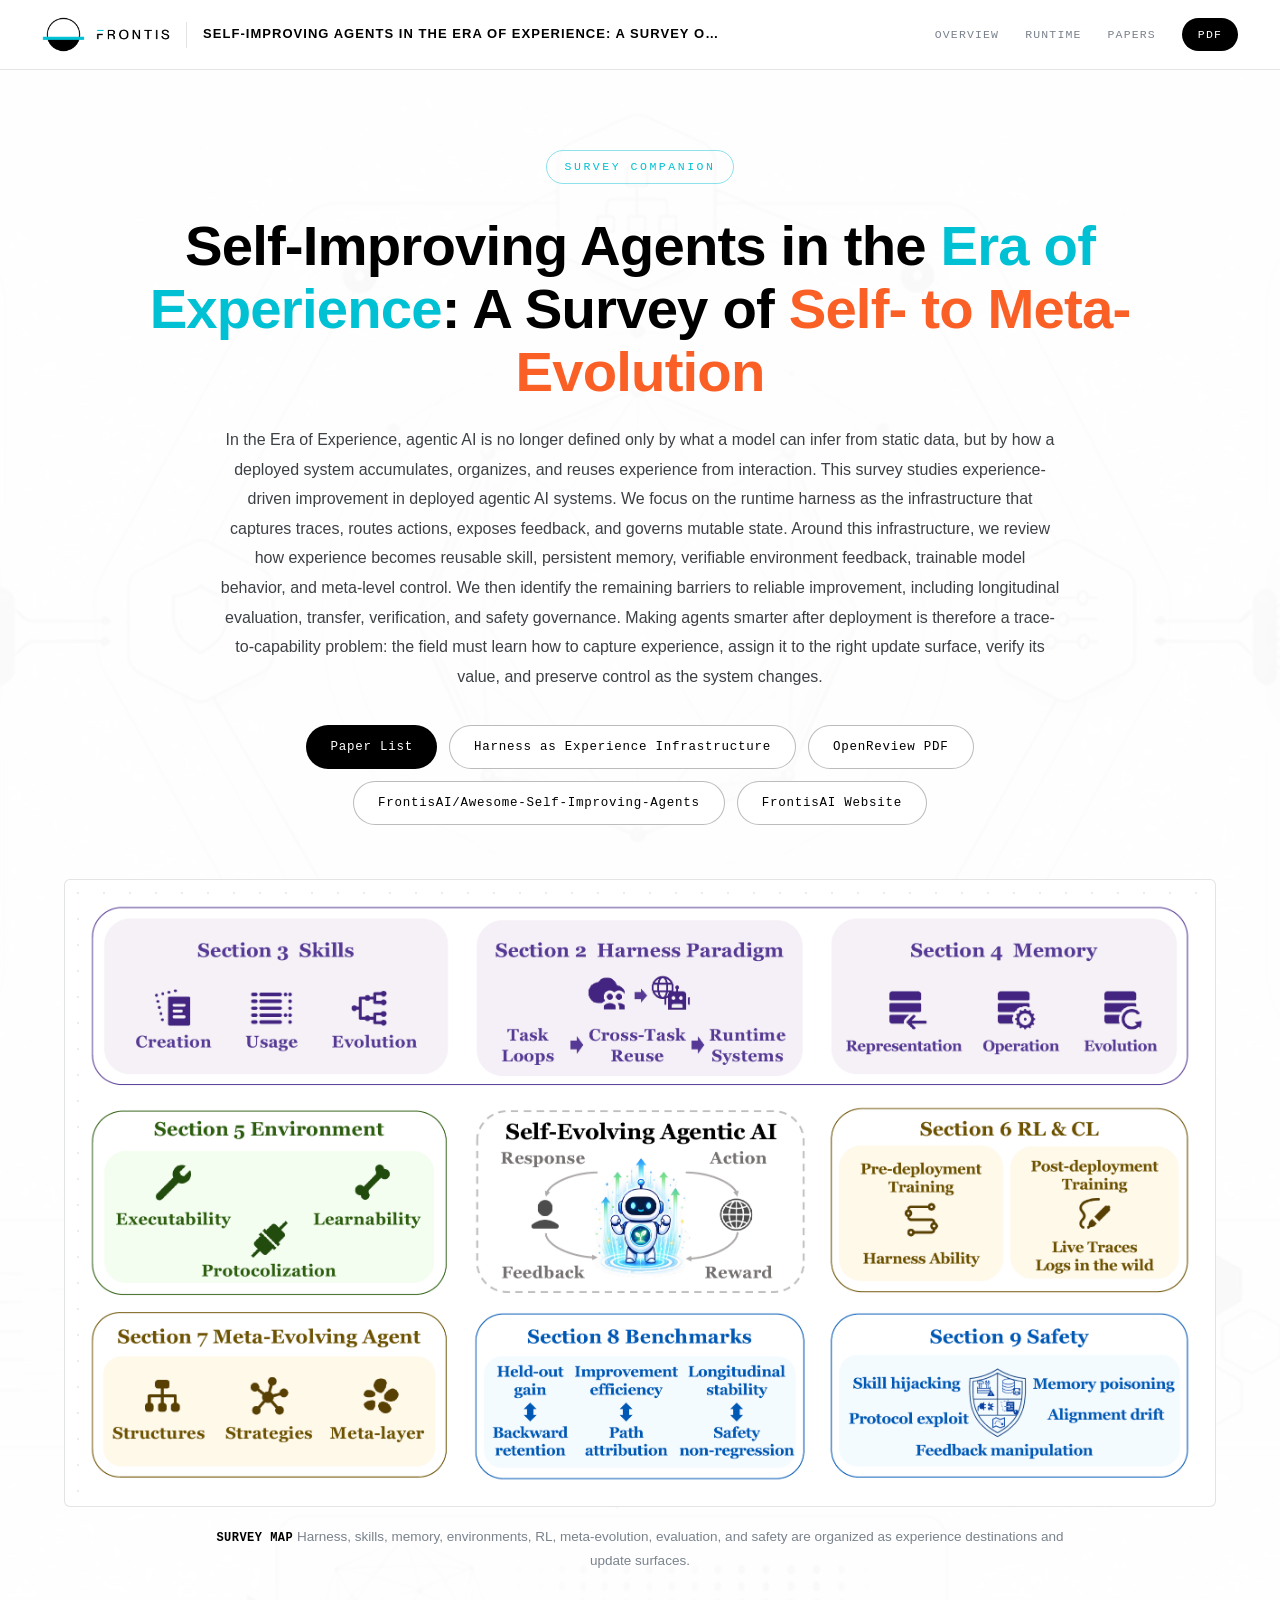
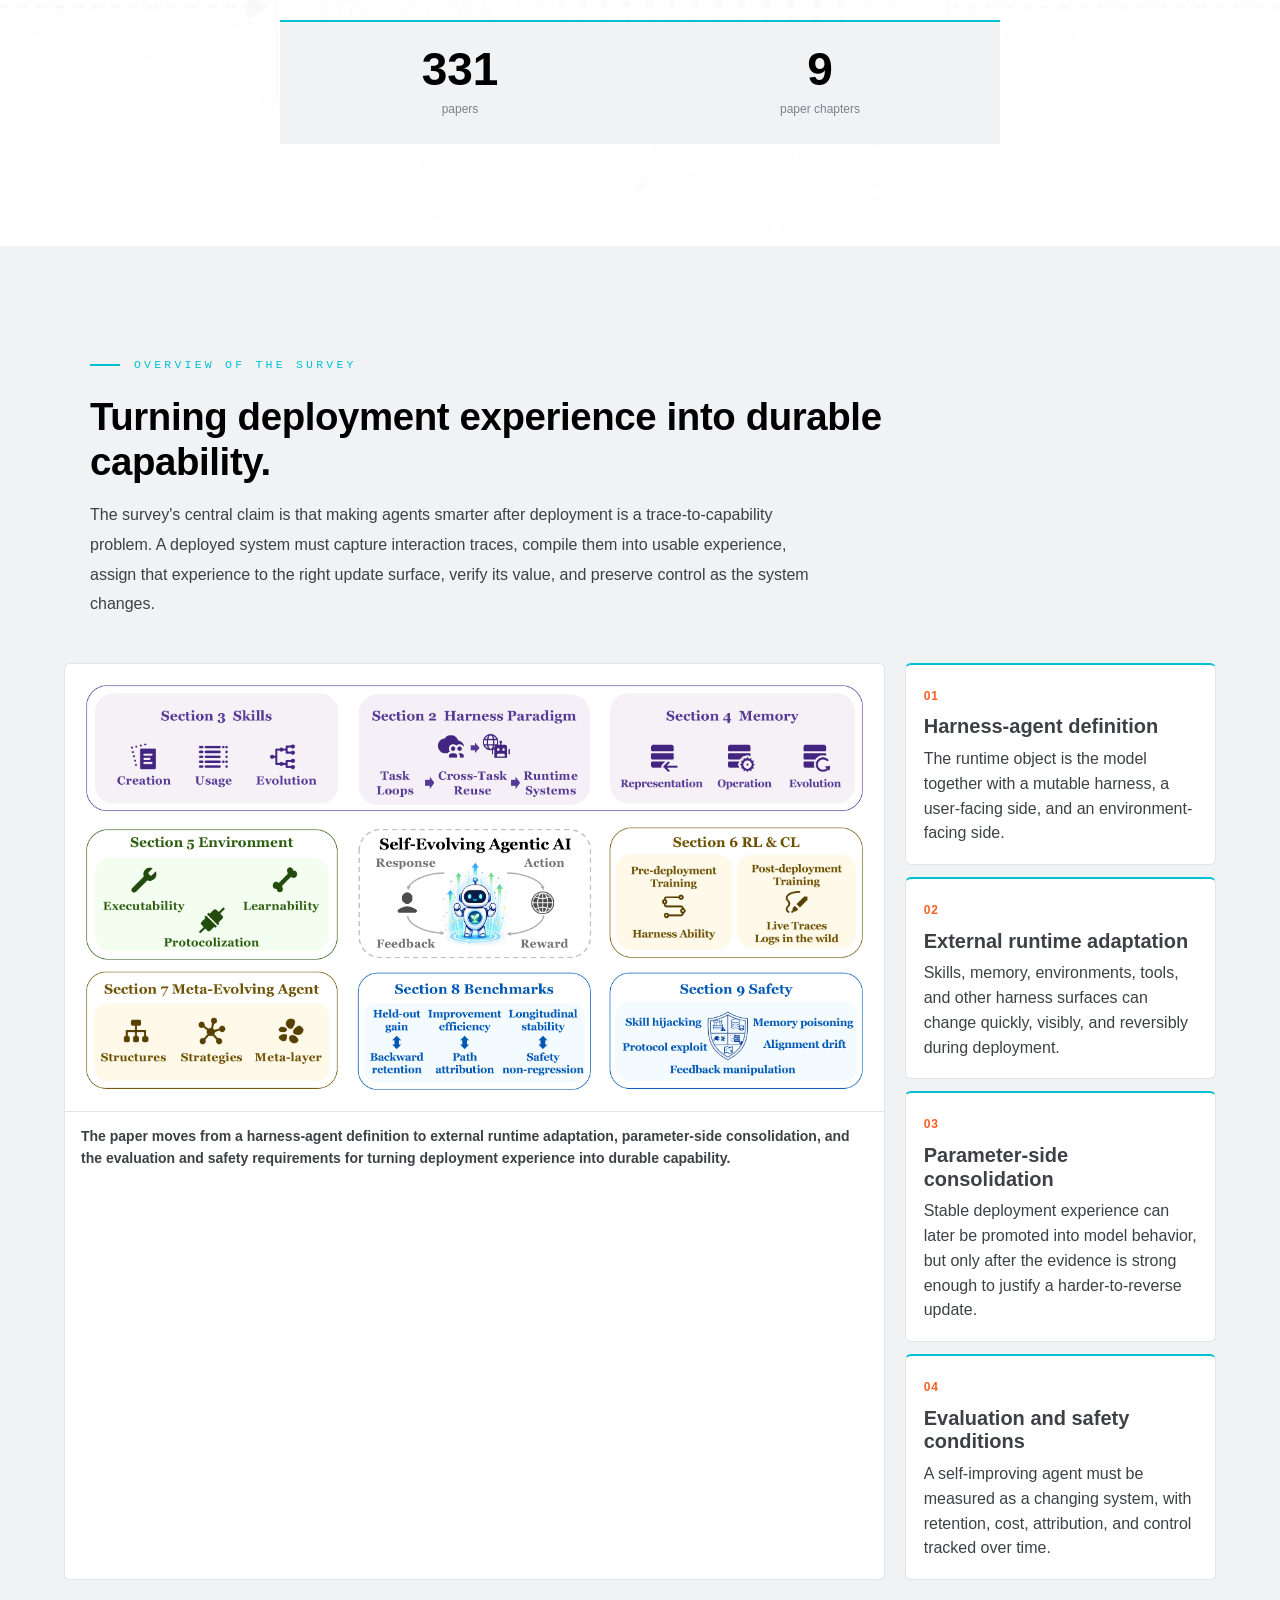
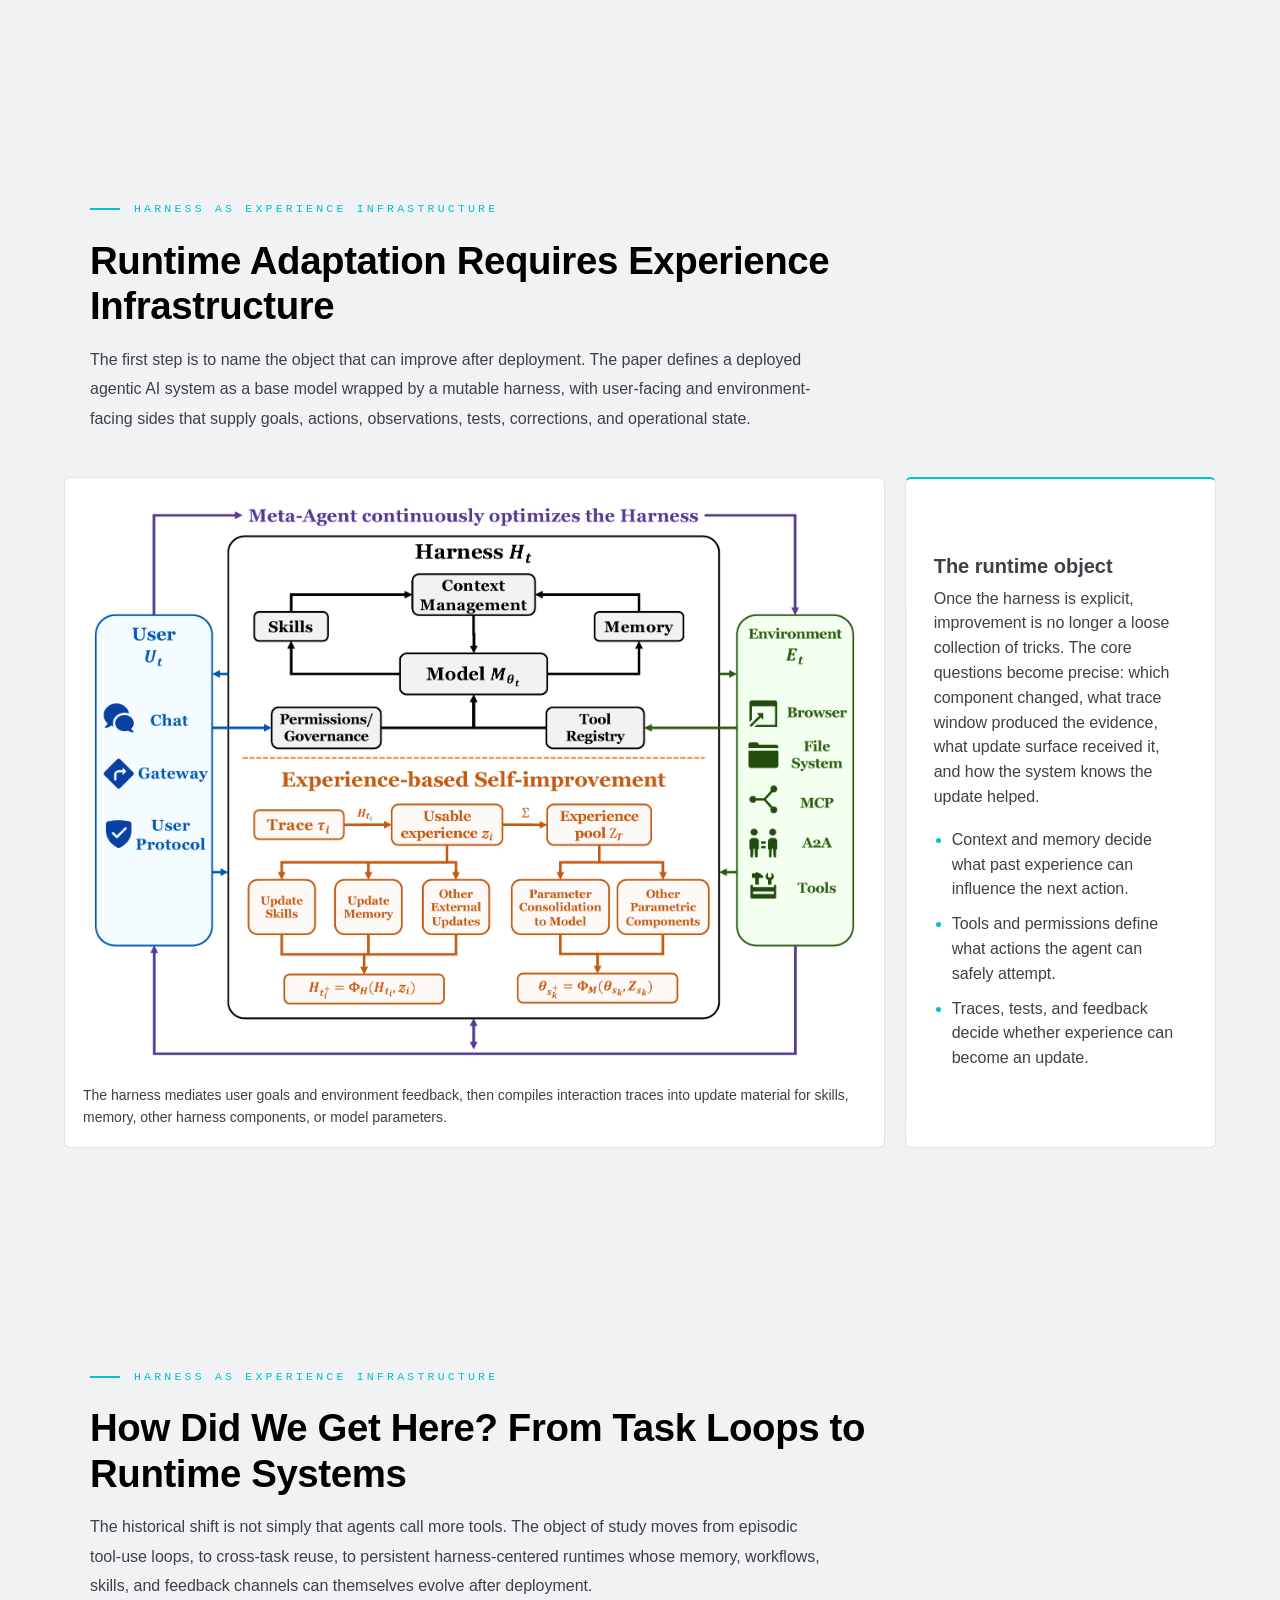
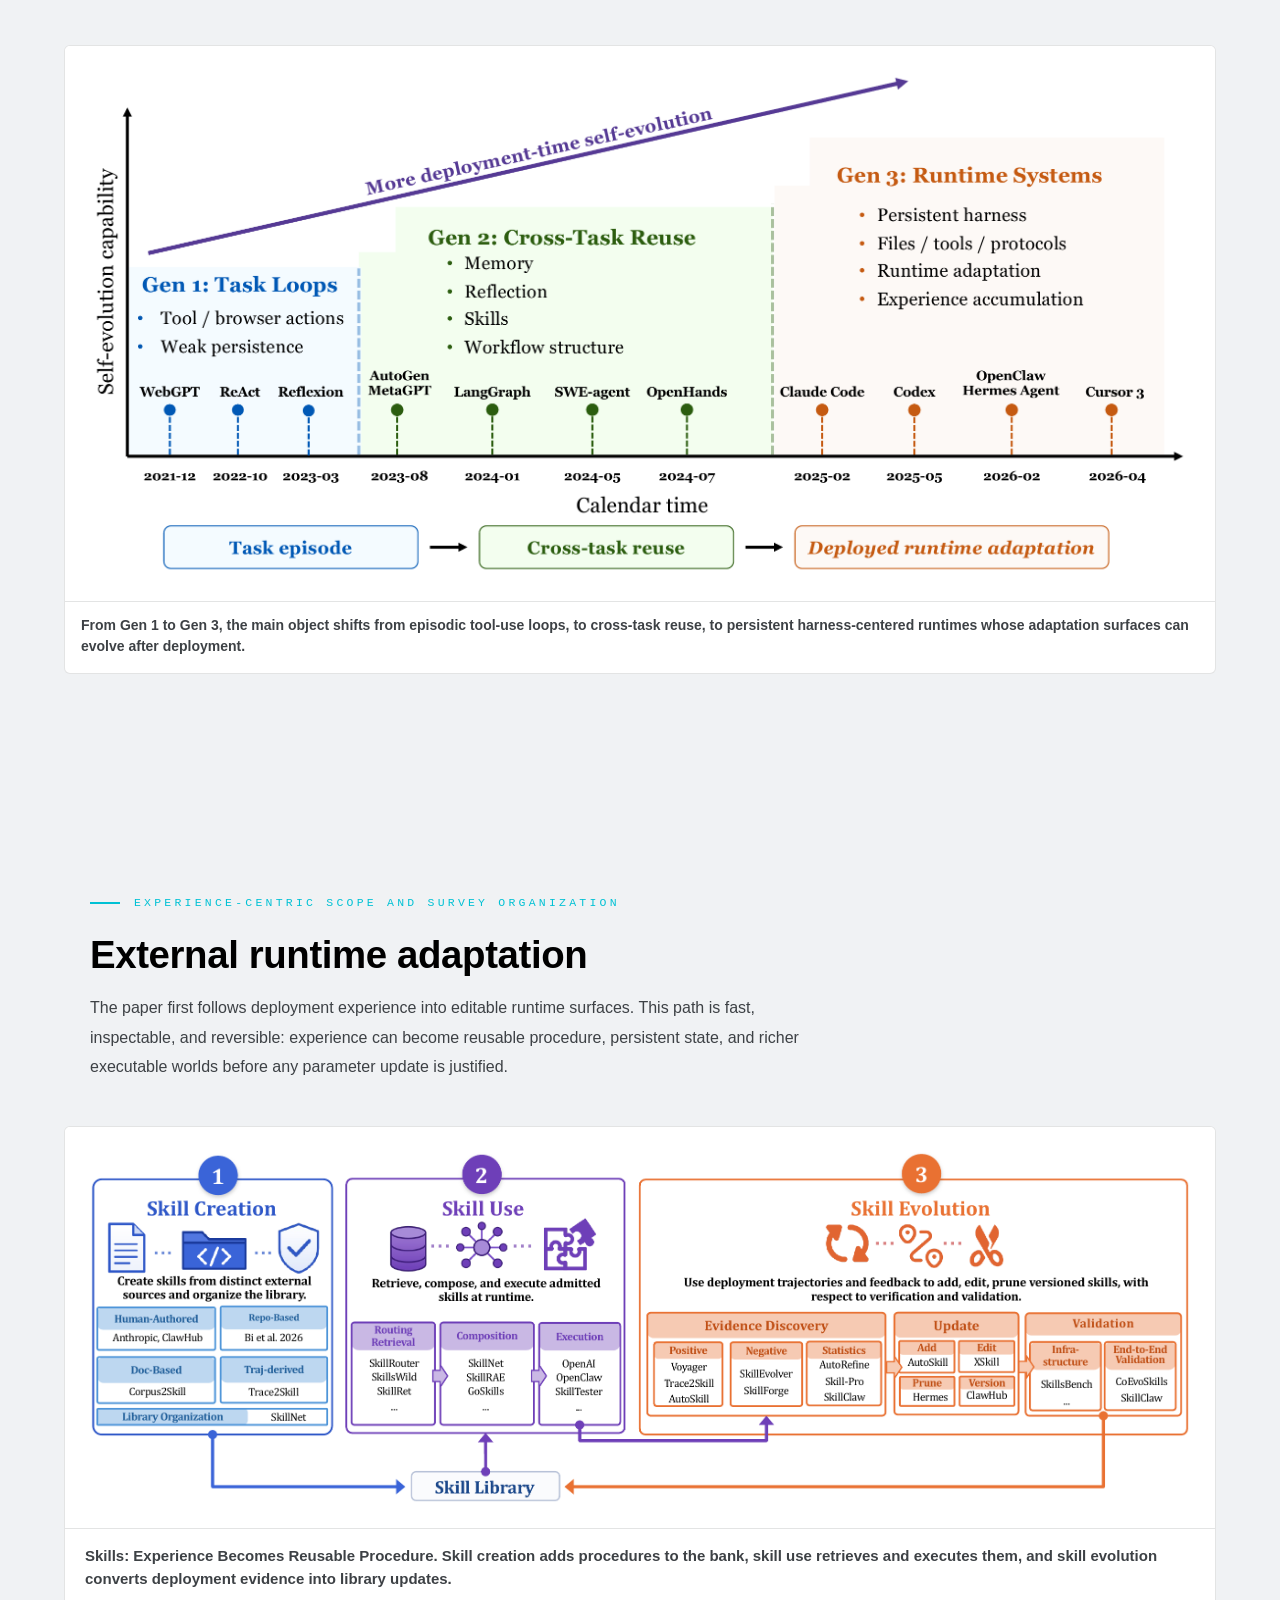
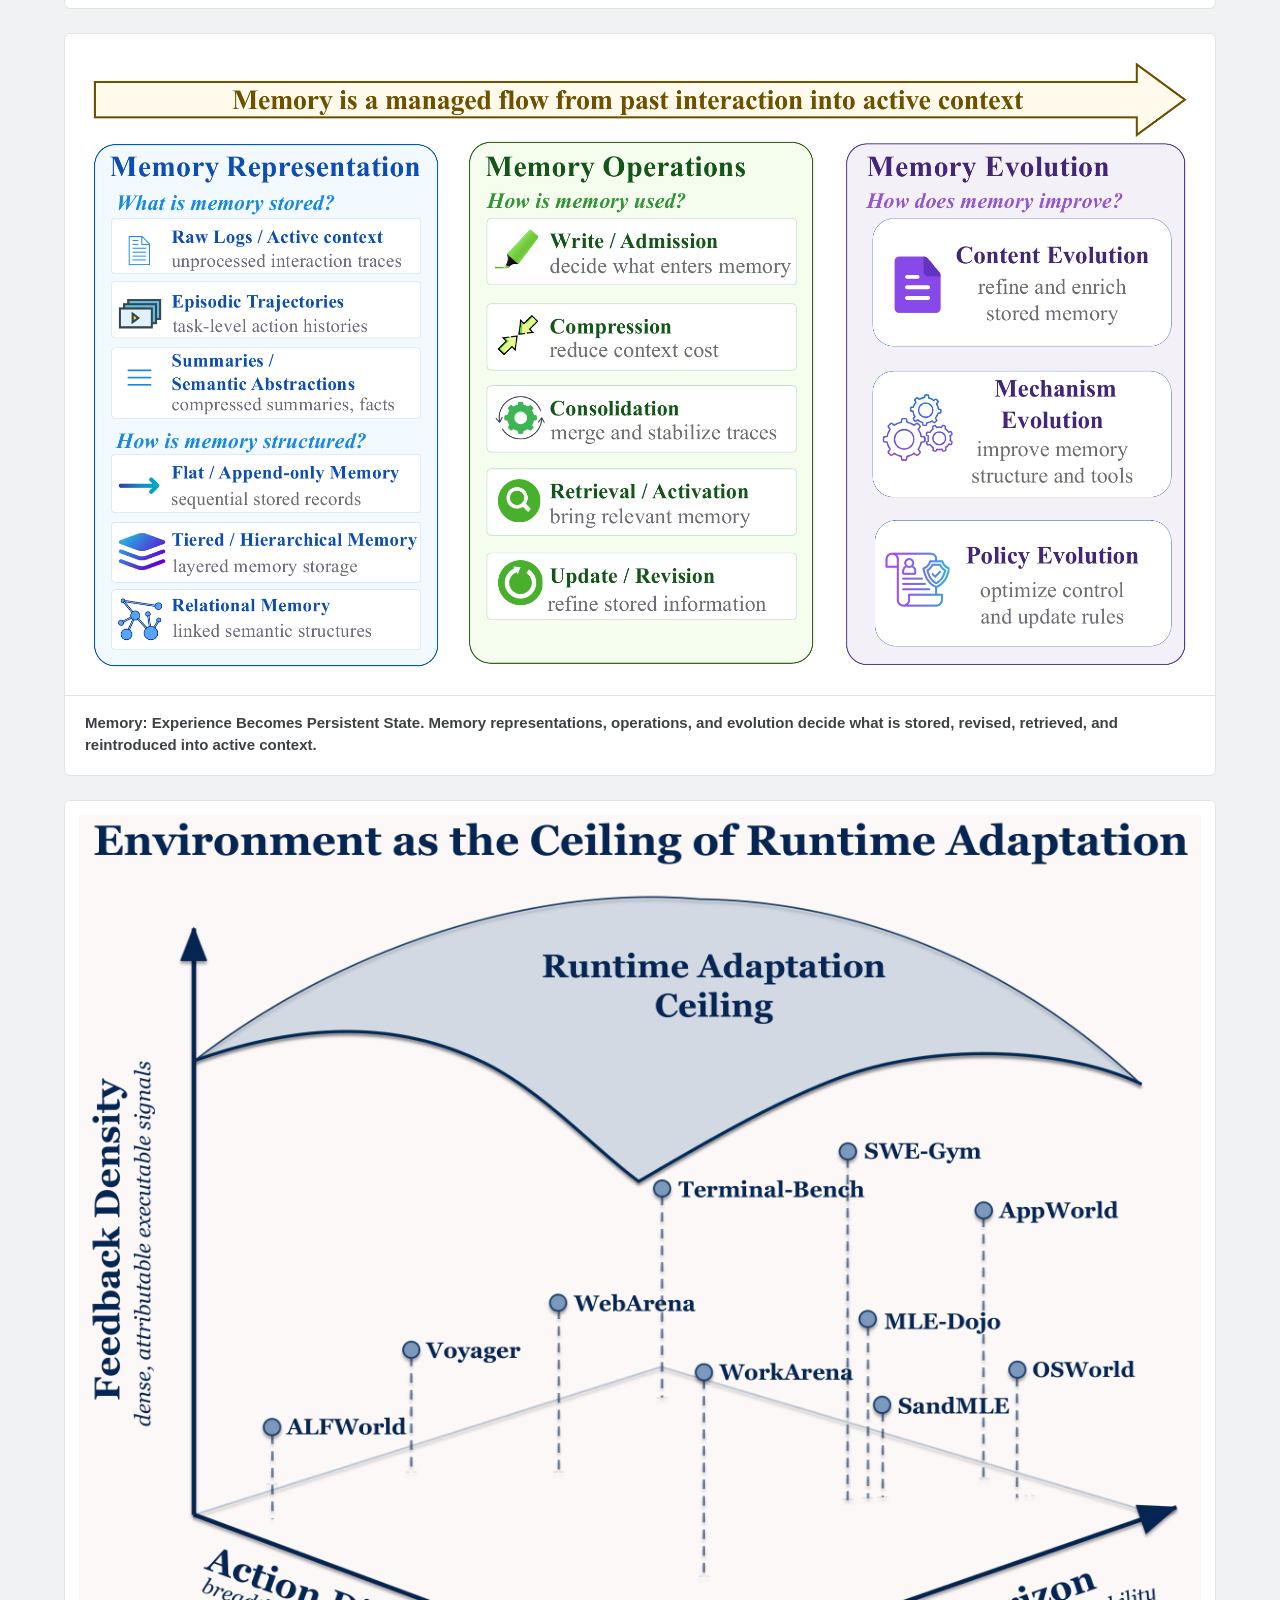
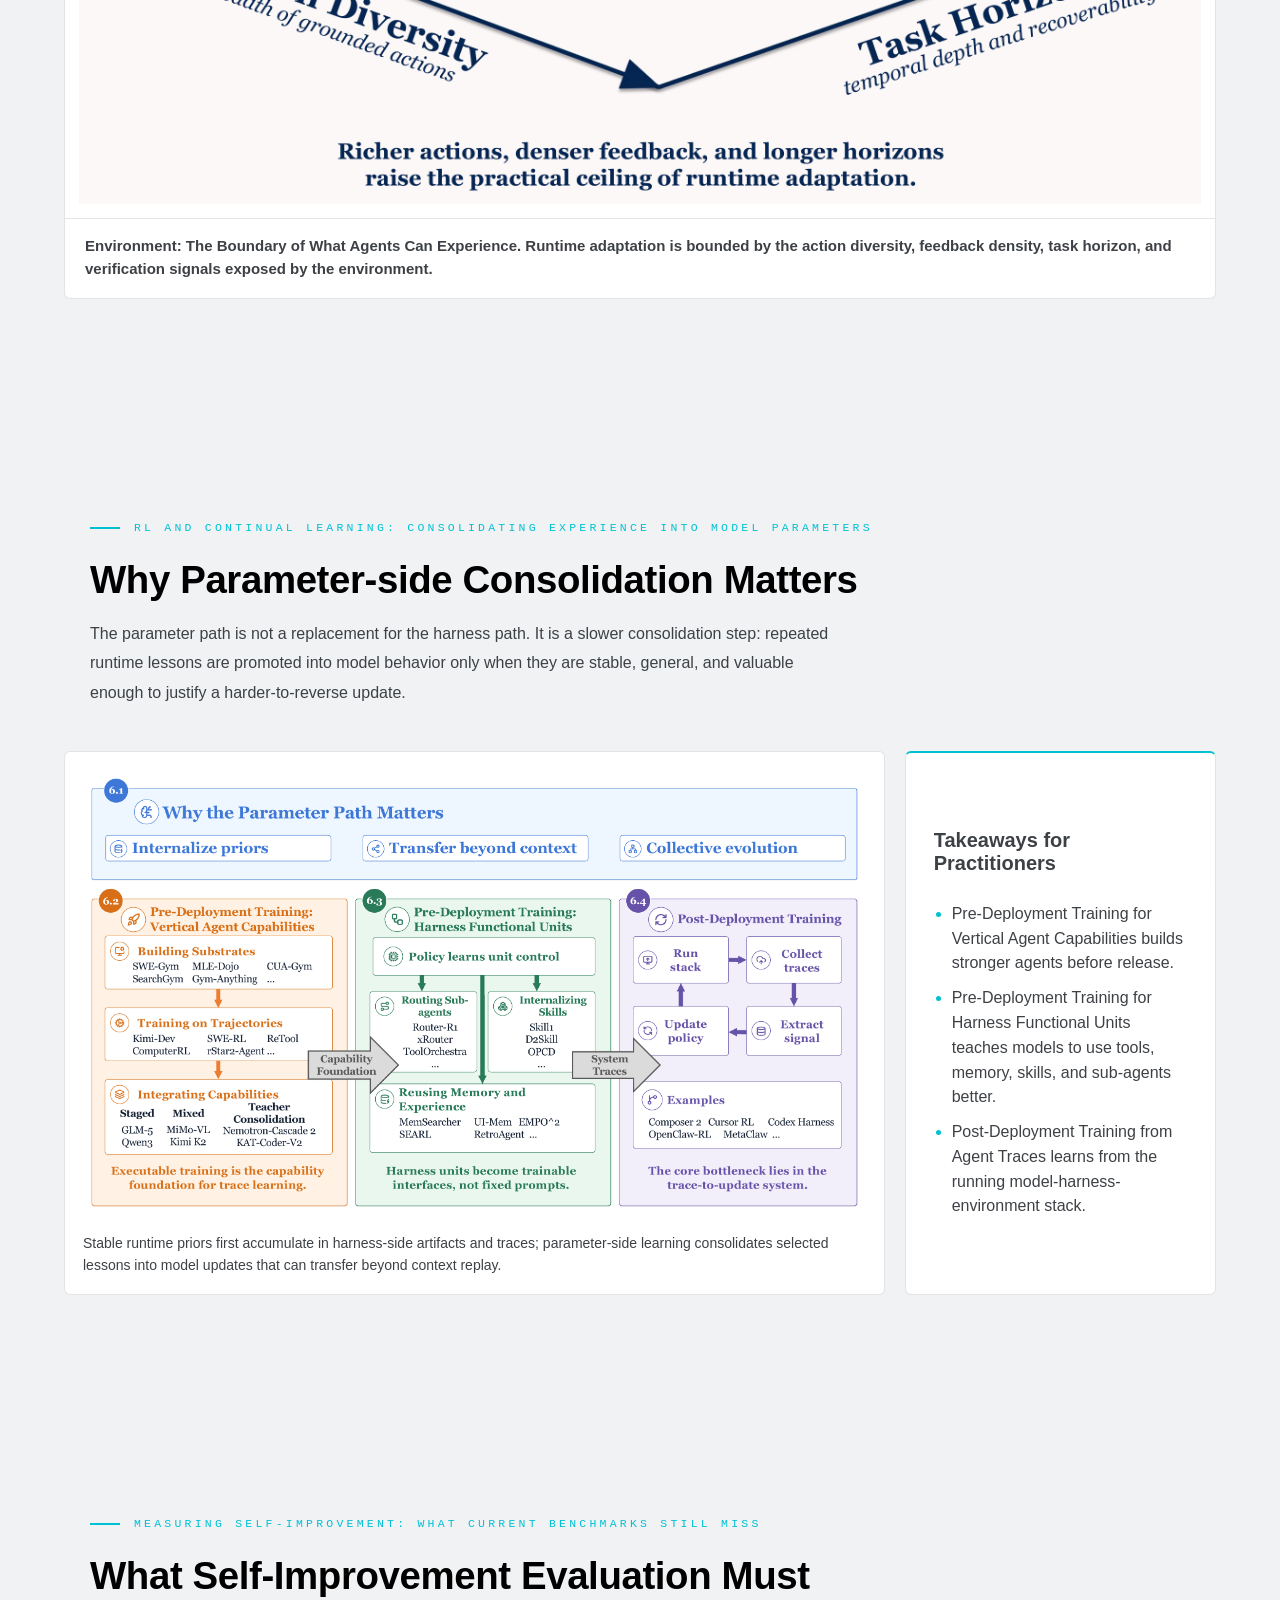
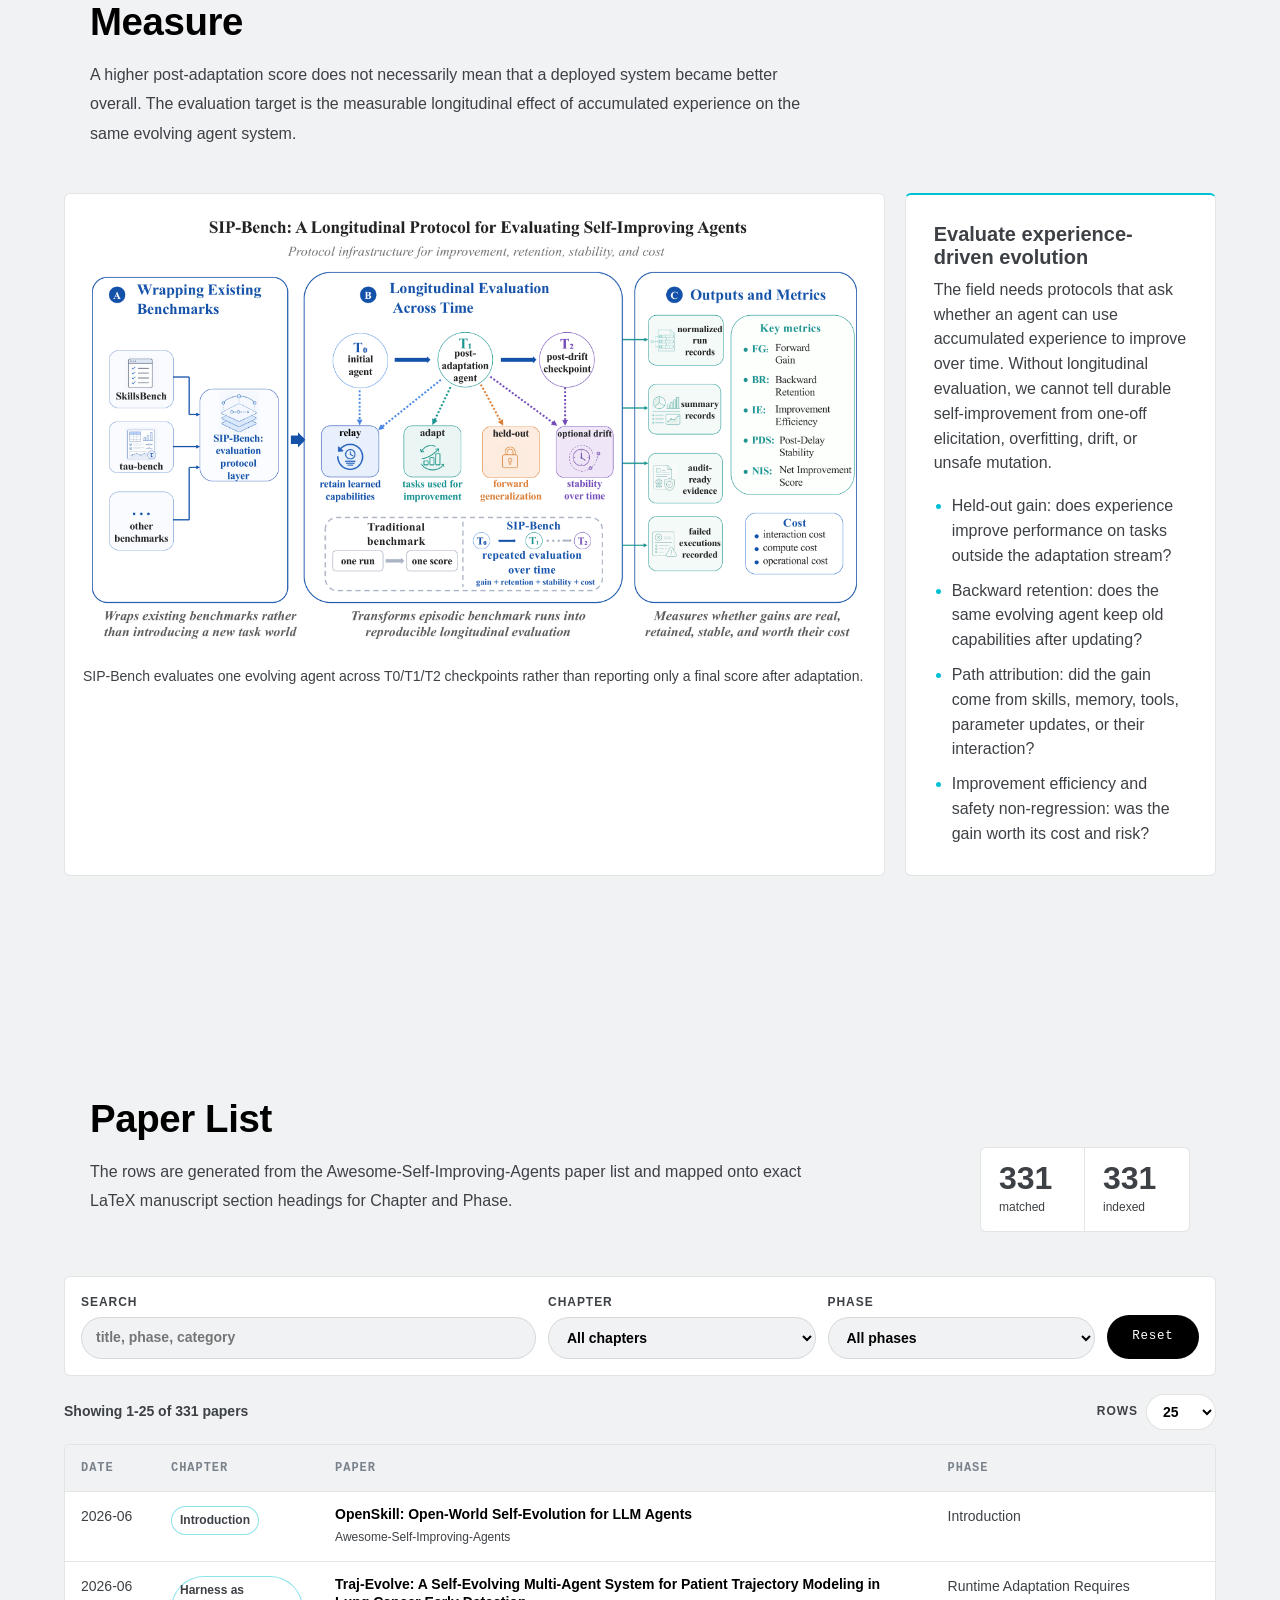
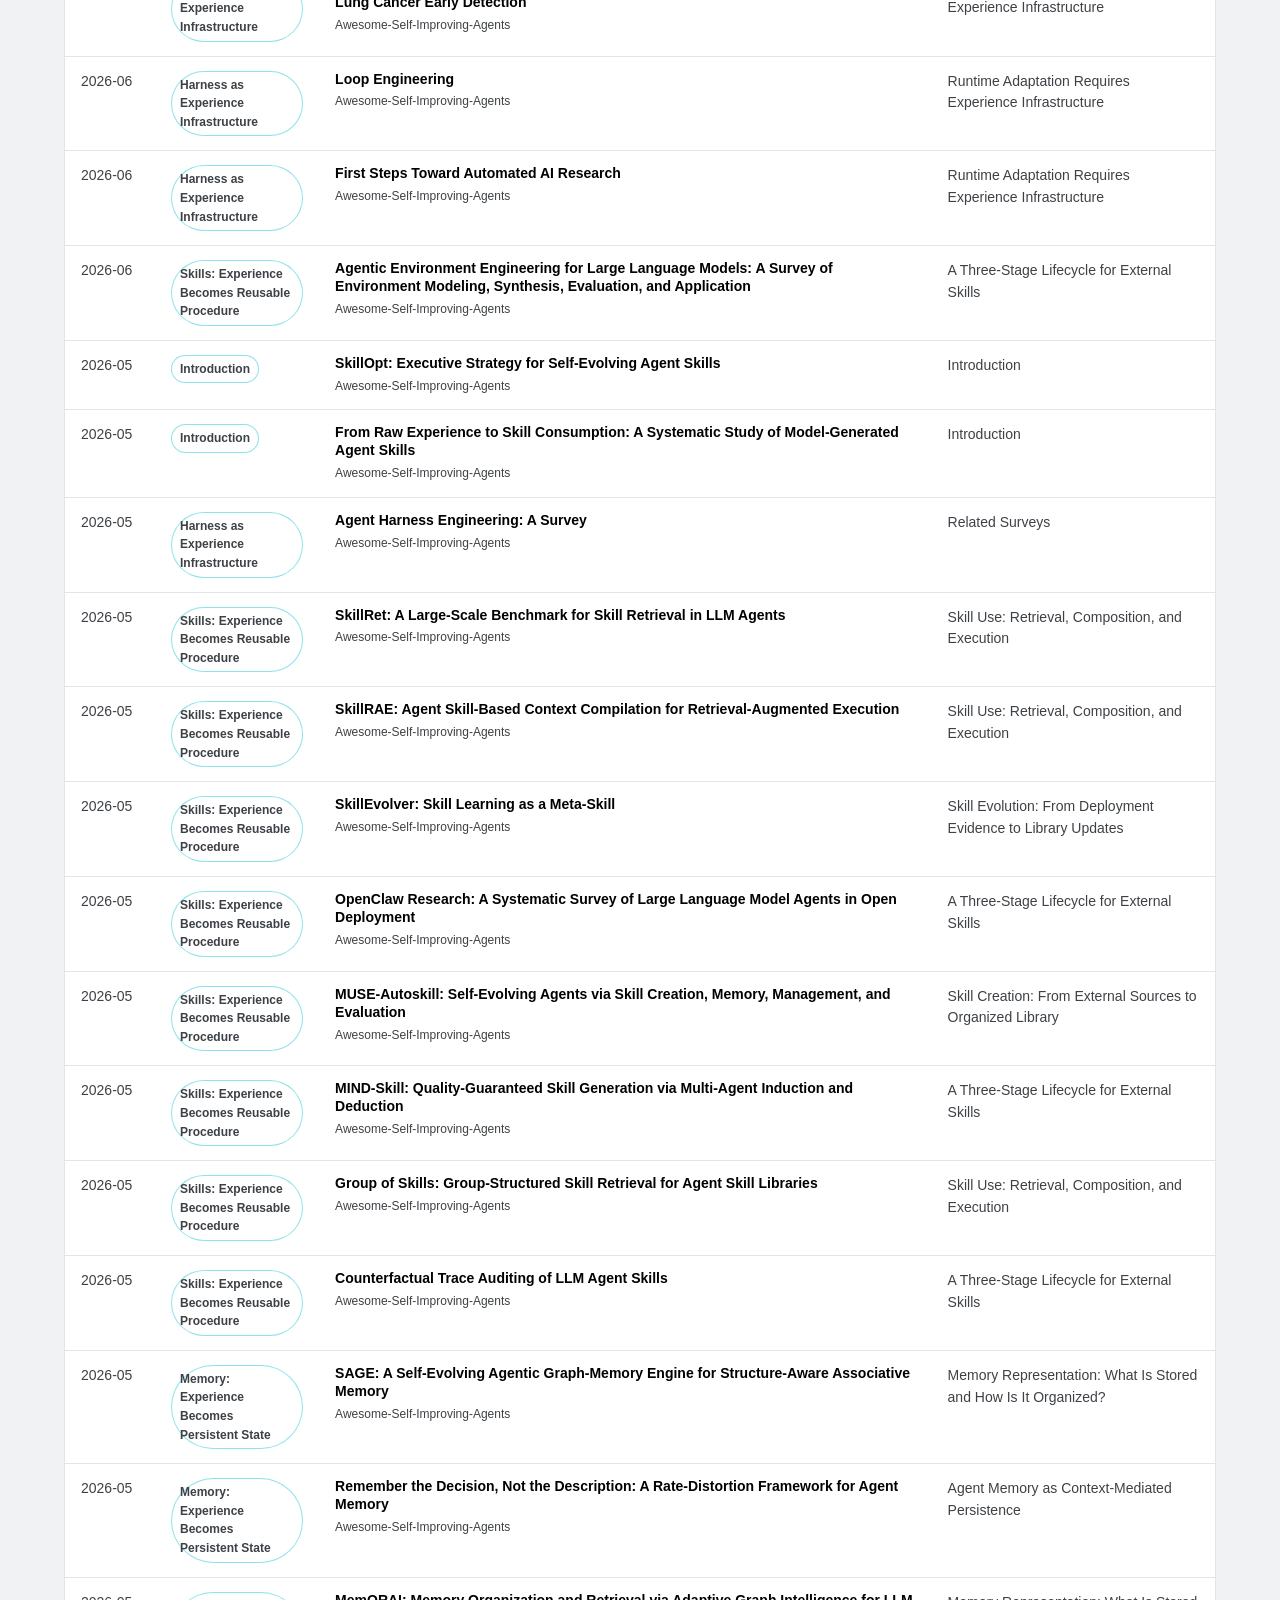
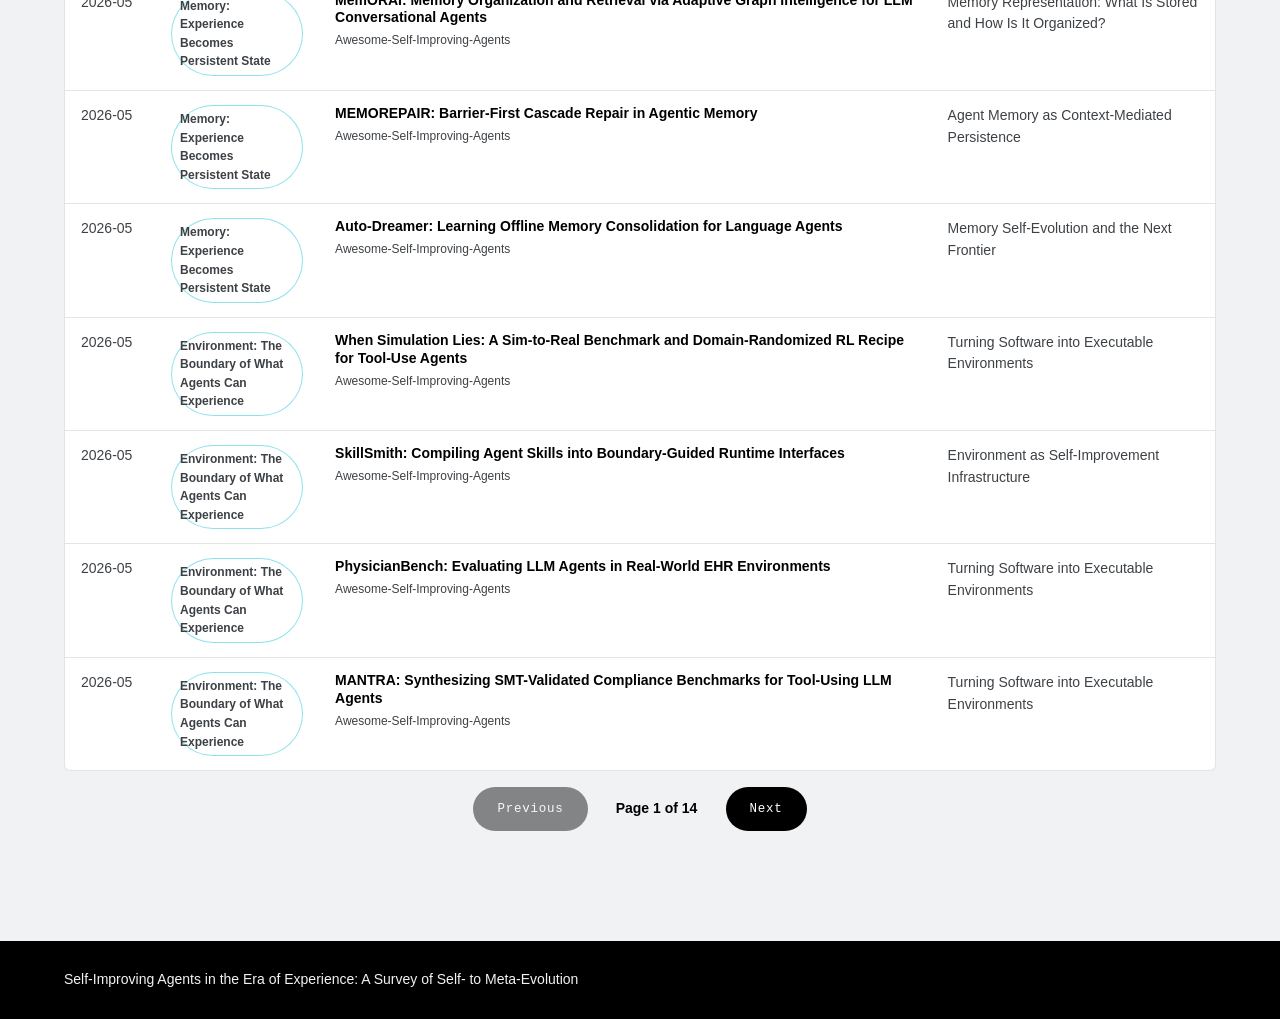
==== commit 0f14bd66: "Enlarge survey figures" ====
--- a/index.html
+++ b/index.html
@@ -12,7 +12,7 @@
   <link rel="apple-touch-icon" href="assets/apple-touch-icon.png">
   <link rel="preload" href="assets/harness-runtime-hero.png" as="image">
   <link rel="preload" href="assets/frontis-logo.png" as="image">
-  <link rel="stylesheet" href="styles.css?v=openrsi-style">
+  <link rel="stylesheet" href="styles.css?v=figure-scale">
 </head>
 <body>
   <div id="scrollbar" aria-hidden="true"></div>
@@ -49,7 +49,7 @@
         </div>
       </div>
       <figure class="hero-stage">
-        <img src="assets/chapters-figure.png" width="2573" height="1819" alt="Survey chapter map rendered from the LaTeX-referenced chapters PDF.">
+        <img src="assets/chapters-figure.png" width="2483" height="1322" alt="Survey chapter map rendered from the LaTeX-referenced chapters PDF.">
         <figcaption><span class="lbl">SURVEY MAP</span> Harness, skills, memory, environments, RL, meta-evolution, evaluation, and safety are organized as experience destinations and update surfaces.</figcaption>
       </figure>
       <dl class="hero-stats" aria-label="LaTeX manuscript summary">
@@ -74,7 +74,7 @@
       </div>
       <div class="claim-layout">
         <figure class="single-figure">
-          <img src="assets/chapters-figure.png" width="2573" height="1819" alt="Overview of the survey figure rendered from the LaTeX-referenced chapters PDF.">
+          <img src="assets/chapters-figure.png" width="2483" height="1322" alt="Overview of the survey figure rendered from the LaTeX-referenced chapters PDF.">
           <figcaption>The paper moves from a harness-agent definition to external runtime adaptation, parameter-side consolidation, and the evaluation and safety requirements for turning deployment experience into durable capability.</figcaption>
         </figure>
         <div class="claim-points" aria-label="Survey claims">
@@ -112,7 +112,7 @@
       </div>
       <div class="figure-story">
         <figure class="runtime-figure">
-          <img src="assets/harness-figure.png" width="2573" height="1819" alt="Harness as experience infrastructure figure rendered from the LaTeX-referenced harness PDF.">
+          <img src="assets/harness-figure.png" width="1851" height="1350" alt="Harness as experience infrastructure figure rendered from the LaTeX-referenced harness PDF.">
           <figcaption>The harness mediates user goals and environment feedback, then compiles interaction traces into update material for skills, memory, other harness components, or model parameters.</figcaption>
         </figure>
         <div class="story-copy">
@@ -138,7 +138,7 @@
         </p>
       </div>
       <figure class="timeline-figure">
-        <img src="assets/timeline-figure.png" width="2573" height="1819" alt="Historical progression figure rendered from the LaTeX-referenced timeline PDF.">
+        <img src="assets/timeline-figure.png" width="2270" height="1057" alt="Historical progression figure rendered from the LaTeX-referenced timeline PDF.">
         <figcaption>From Gen 1 to Gen 3, the main object shifts from episodic tool-use loops, to cross-task reuse, to persistent harness-centered runtimes whose adaptation surfaces can evolve after deployment.</figcaption>
       </figure>
     </section>
@@ -153,15 +153,15 @@
       </div>
       <div class="external-figure-stack">
         <figure class="external-figure-card">
-          <img src="assets/skill-figure.png" width="2573" height="1819" alt="External skill lifecycle figure rendered from the LaTeX-referenced skill PDF.">
+          <img src="assets/skill-figure.png" width="2451" height="816" alt="External skill lifecycle figure rendered from the LaTeX-referenced skill PDF.">
           <figcaption><strong>Skills: Experience Becomes Reusable Procedure.</strong> Skill creation adds procedures to the bank, skill use retrieves and executes them, and skill evolution converts deployment evidence into library updates.</figcaption>
         </figure>
         <figure class="external-figure-card">
-          <img src="assets/memory-figure.png" width="2573" height="1819" alt="Context-mediated memory figure rendered from the LaTeX-referenced memory PDF.">
+          <img src="assets/memory-figure.png" width="2208" height="1244" alt="Context-mediated memory figure rendered from the LaTeX-referenced memory PDF.">
           <figcaption><strong>Memory: Experience Becomes Persistent State.</strong> Memory representations, operations, and evolution decide what is stored, revised, retrieved, and reintroduced into active context.</figcaption>
         </figure>
         <figure class="external-figure-card">
-          <img src="assets/environment-figure.png" width="2755" height="2126" alt="Environment as runtime adaptation ceiling figure rendered from the LaTeX-referenced environment PDF.">
+          <img src="assets/environment-figure.png" width="2362" height="2084" alt="Environment as runtime adaptation ceiling figure rendered from the LaTeX-referenced environment PDF.">
           <figcaption><strong>Environment: The Boundary of What Agents Can Experience.</strong> Runtime adaptation is bounded by the action diversity, feedback density, task horizon, and verification signals exposed by the environment.</figcaption>
         </figure>
       </div>
@@ -177,7 +177,7 @@
       </div>
       <div class="figure-story figure-story-reverse">
         <figure class="runtime-figure">
-          <img src="assets/parameter-path-figure.png" width="2573" height="1819" alt="Parameter-side learning figure rendered from the LaTeX-referenced rl PDF.">
+          <img src="assets/parameter-path-figure.png" width="2545" height="1446" alt="Parameter-side learning figure rendered from the LaTeX-referenced rl PDF.">
           <figcaption>Stable runtime priors first accumulate in harness-side artifacts and traces; parameter-side learning consolidates selected lessons into model updates that can transfer beyond context replay.</figcaption>
         </figure>
         <div class="story-copy">
@@ -201,7 +201,7 @@
       </div>
       <div class="figure-story">
         <figure class="runtime-figure">
-          <img src="assets/evaluation-figure.png" width="2573" height="1819" alt="SIP-Bench protocol figure rendered from the LaTeX-referenced sip PDF.">
+          <img src="assets/evaluation-figure.png" width="2484" height="1386" alt="SIP-Bench protocol figure rendered from the LaTeX-referenced sip PDF.">
           <figcaption>SIP-Bench evaluates one evolving agent across T0/T1/T2 checkpoints rather than reporting only a final score after adaptation.</figcaption>
         </figure>
         <div class="story-copy">
--- a/styles.css
+++ b/styles.css
@@ -383,16 +383,15 @@
 .hero-stage {
   position: relative;
   z-index: 2;
-  max-width: 1160px;
-  margin: 64px auto 0;
+  max-width: min(1280px, calc(100vw - 48px));
+  margin: 54px auto 0;
   padding: 0;
 }
 
 .hero-stage img {
   width: 100%;
-  height: min(58vh, 540px);
-  object-fit: contain;
-  padding: clamp(18px, 3vw, 34px);
+  height: auto;
+  padding: clamp(6px, 1.1vw, 14px);
   border: 1px solid var(--hair);
   border-radius: 6px;
   background:
@@ -510,7 +509,7 @@
 
 .runtime-figure {
   margin: 0;
-  padding: clamp(18px, 4vw, 34px);
+  padding: clamp(8px, 1.6vw, 18px);
   border: 1px solid var(--hair);
   border-radius: var(--radius);
   background: var(--white);
@@ -768,7 +767,7 @@
 
 .single-figure img {
   width: 100%;
-  padding: 18px;
+  padding: clamp(6px, 1.2vw, 12px);
   background: var(--white);
 }
 
@@ -793,9 +792,8 @@
 
 .figure-strip img {
   width: 100%;
-  height: 280px;
-  object-fit: contain;
-  padding: 18px;
+  height: auto;
+  padding: clamp(6px, 1.2vw, 12px);
   background: var(--surface);
 }
 
@@ -820,7 +818,7 @@
 .claim-layout,
 .figure-story {
   display: grid;
-  grid-template-columns: minmax(0, 1.18fr) minmax(280px, 0.82fr);
+  grid-template-columns: minmax(0, 1.45fr) minmax(280px, 0.55fr);
   gap: 20px;
   max-width: var(--container);
   margin: 0 auto;
@@ -918,9 +916,8 @@
 
 .figure-grid img {
   width: 100%;
-  height: clamp(240px, 24vw, 330px);
-  object-fit: contain;
-  padding: 16px;
+  height: auto;
+  padding: clamp(6px, 1.2vw, 12px);
   background: var(--white);
 }
 
@@ -951,9 +948,8 @@
 
 .external-figure-card img {
   width: 100%;
-  height: clamp(520px, 58vw, 760px);
-  object-fit: contain;
-  padding: clamp(16px, 2.5vw, 28px);
+  height: auto;
+  padding: clamp(6px, 1.2vw, 14px);
   background: var(--white);
 }
 
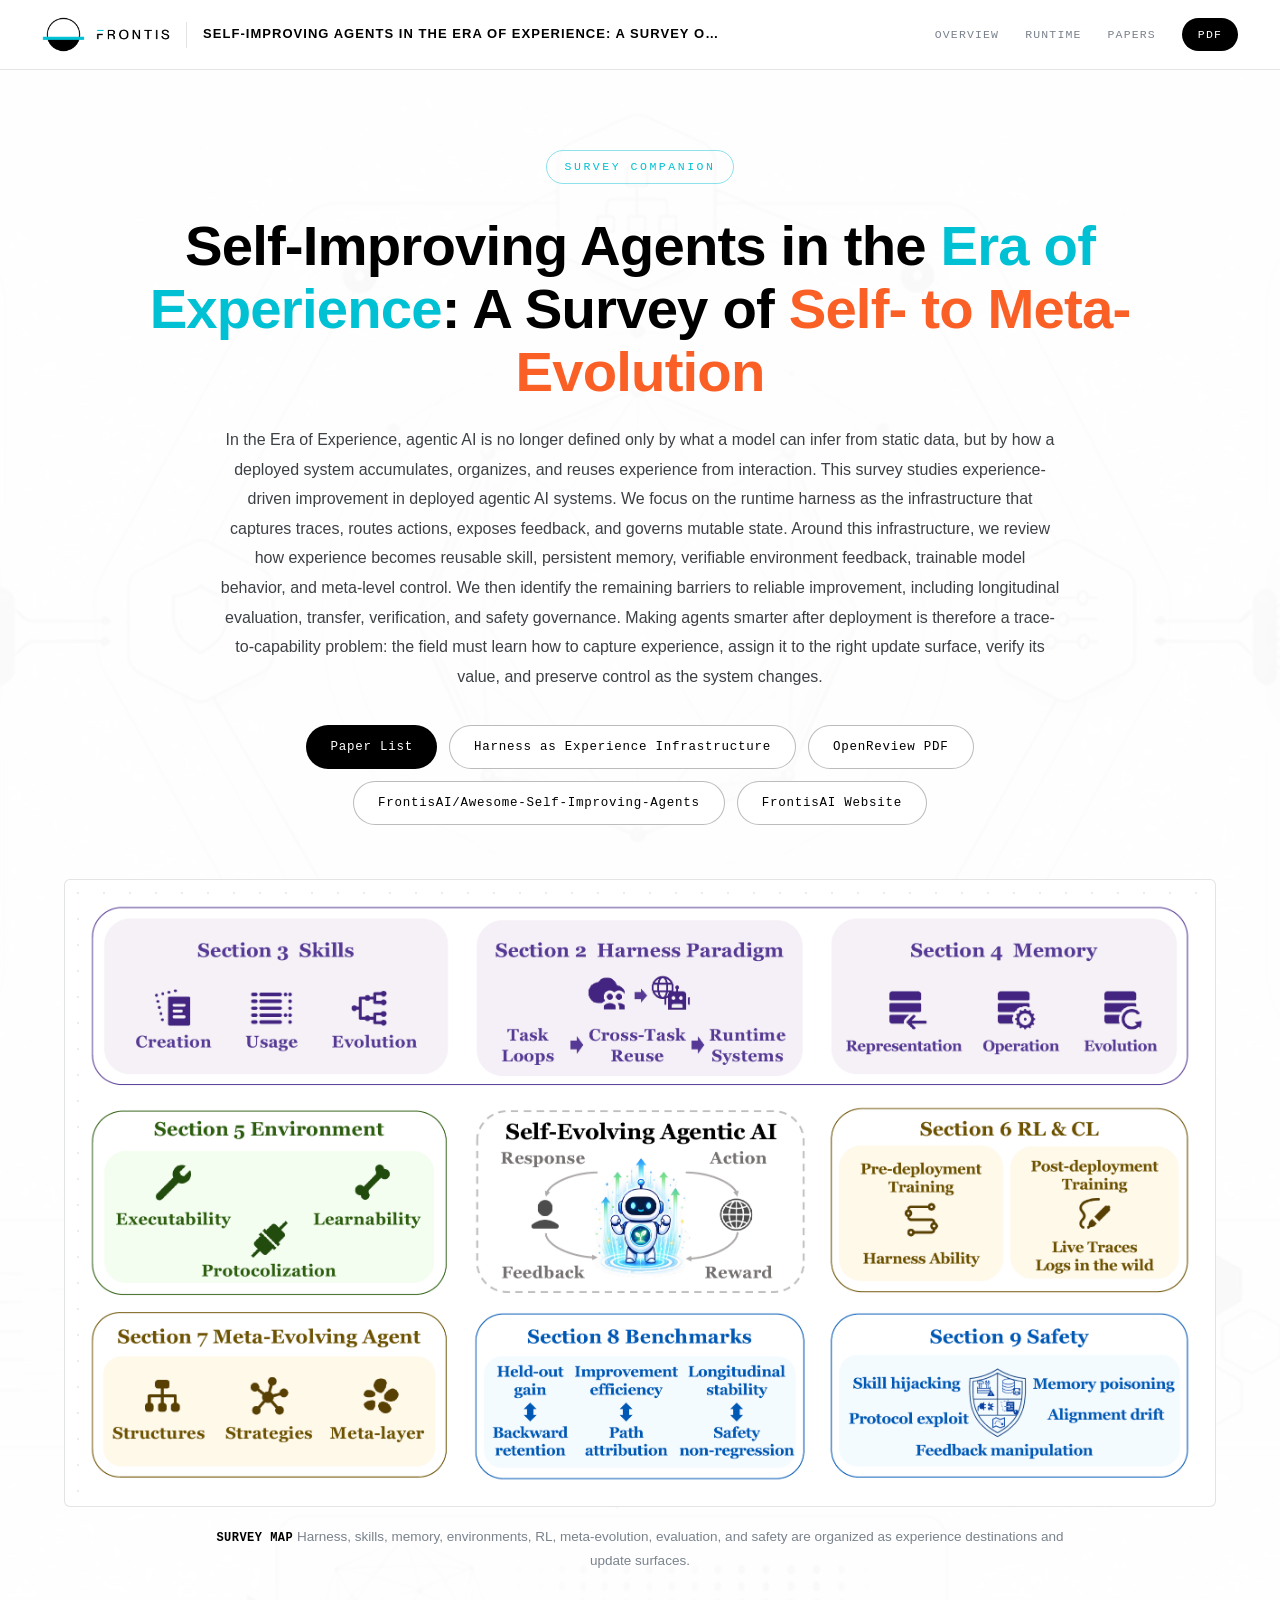
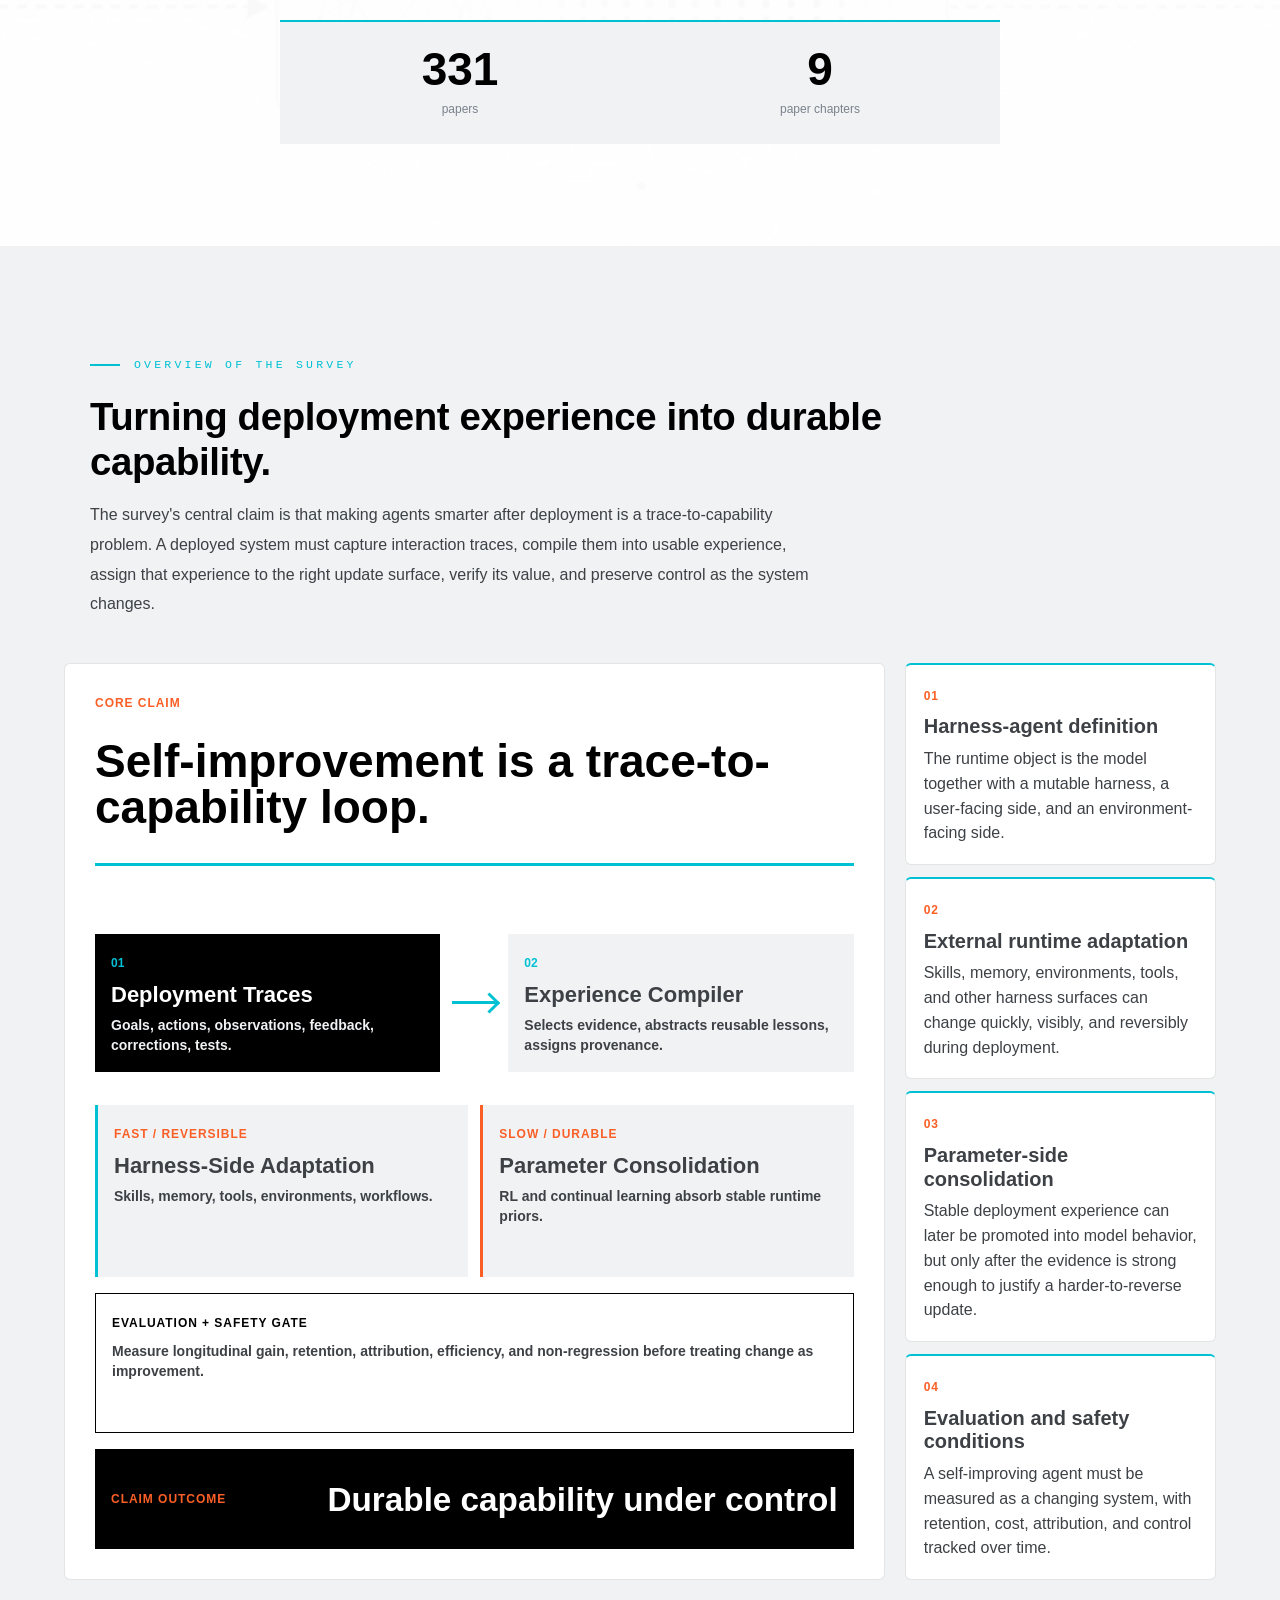
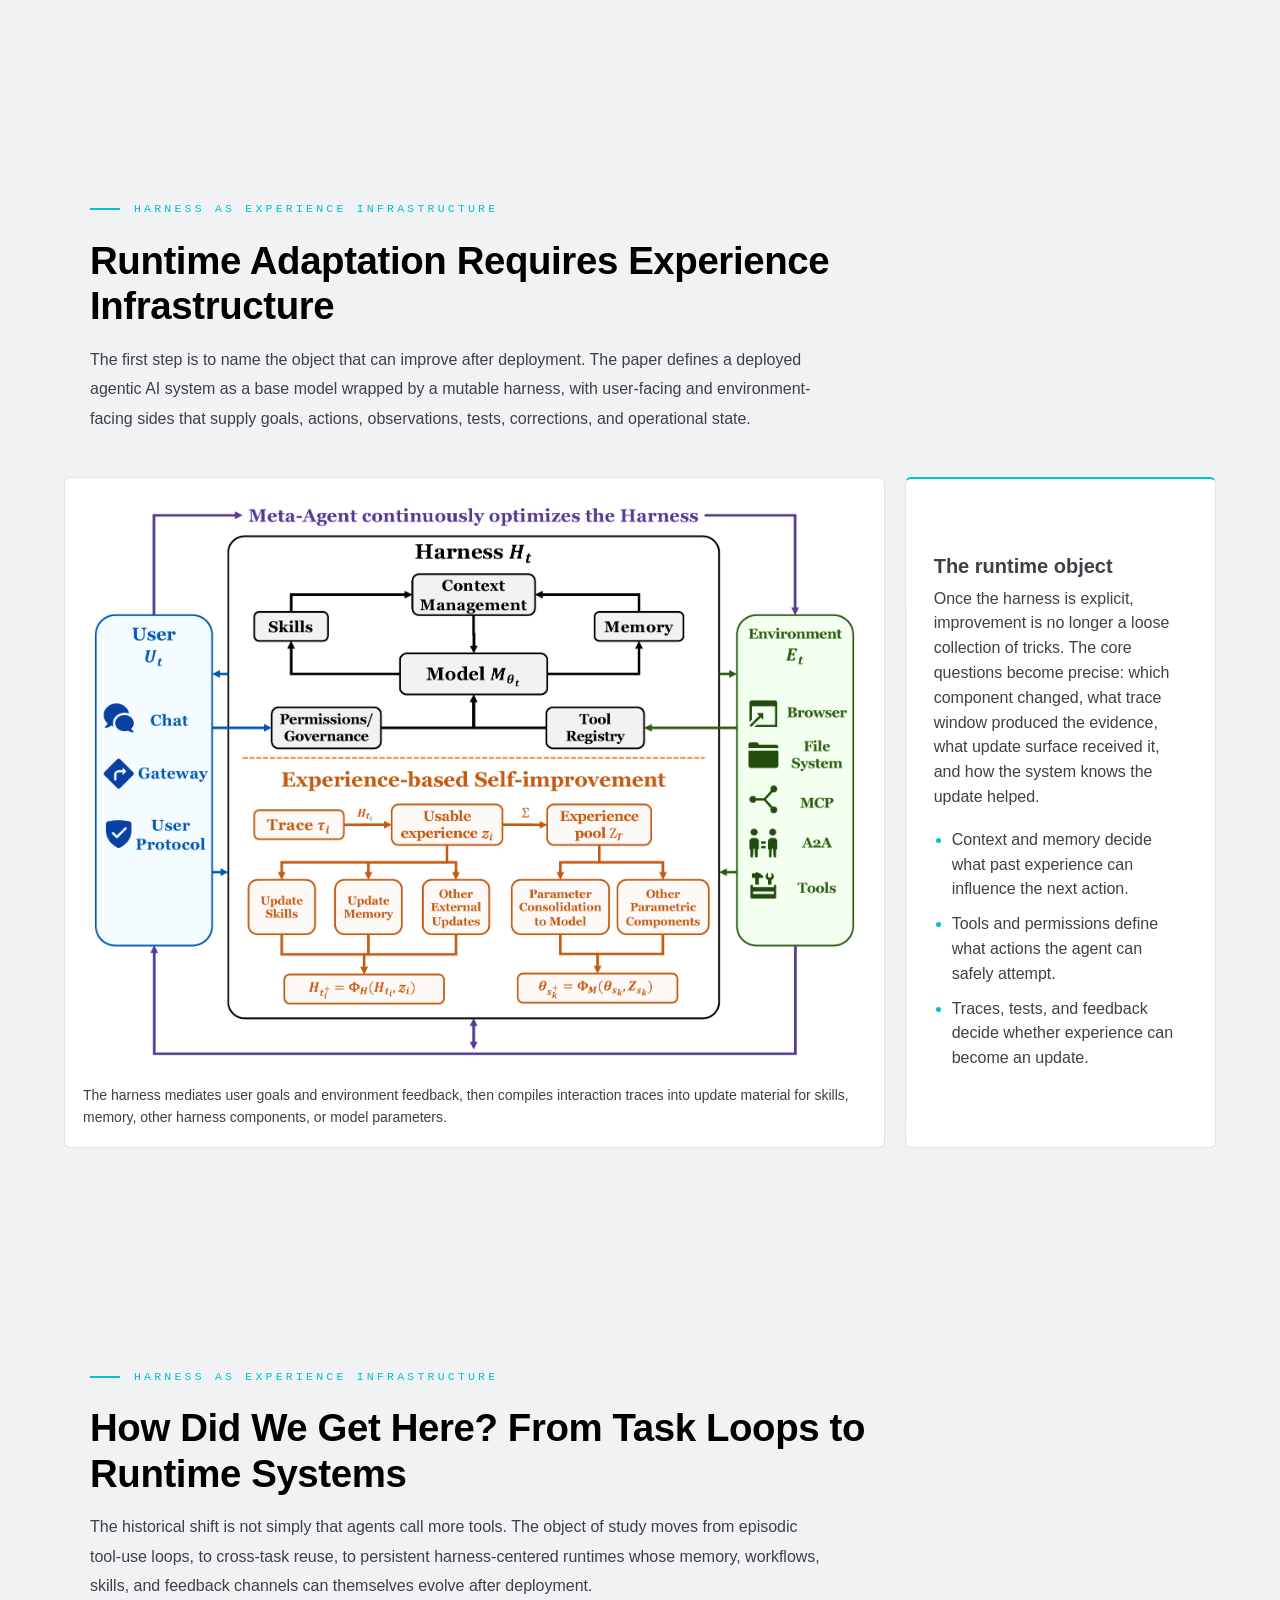
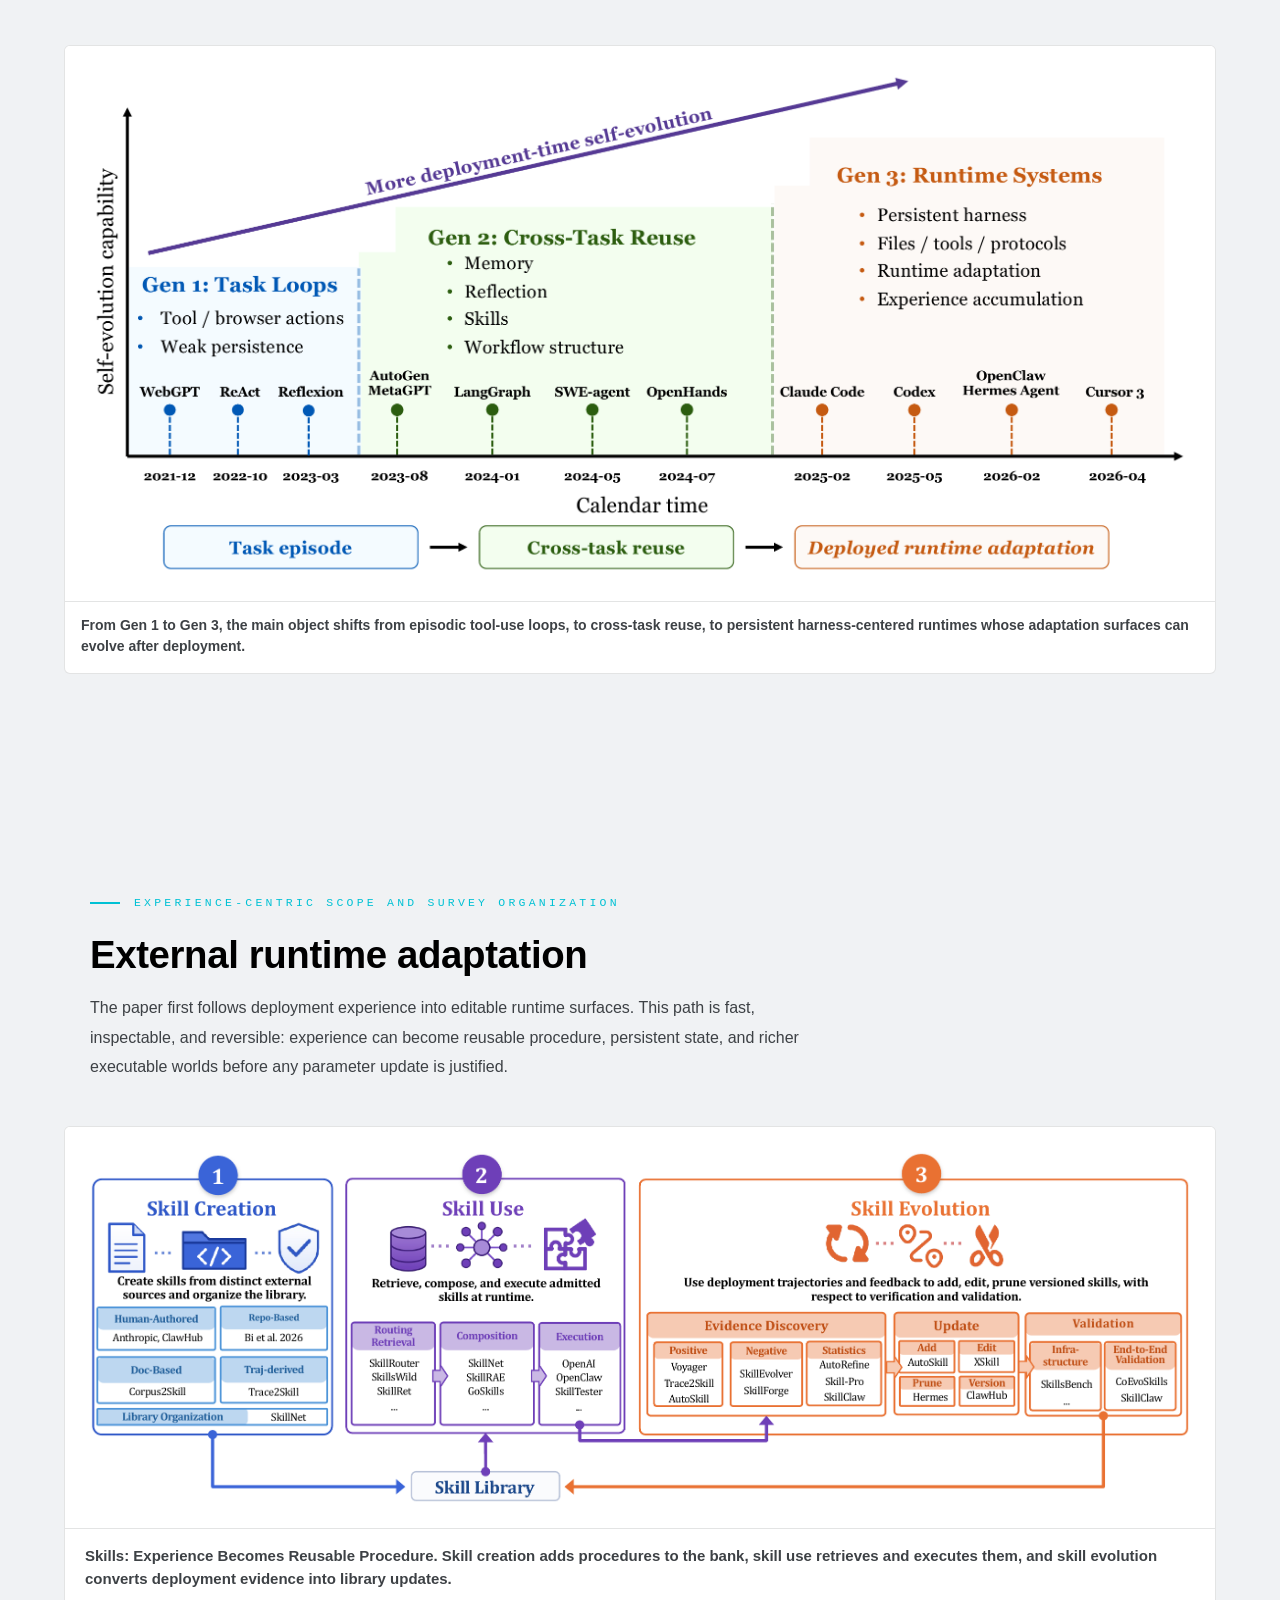
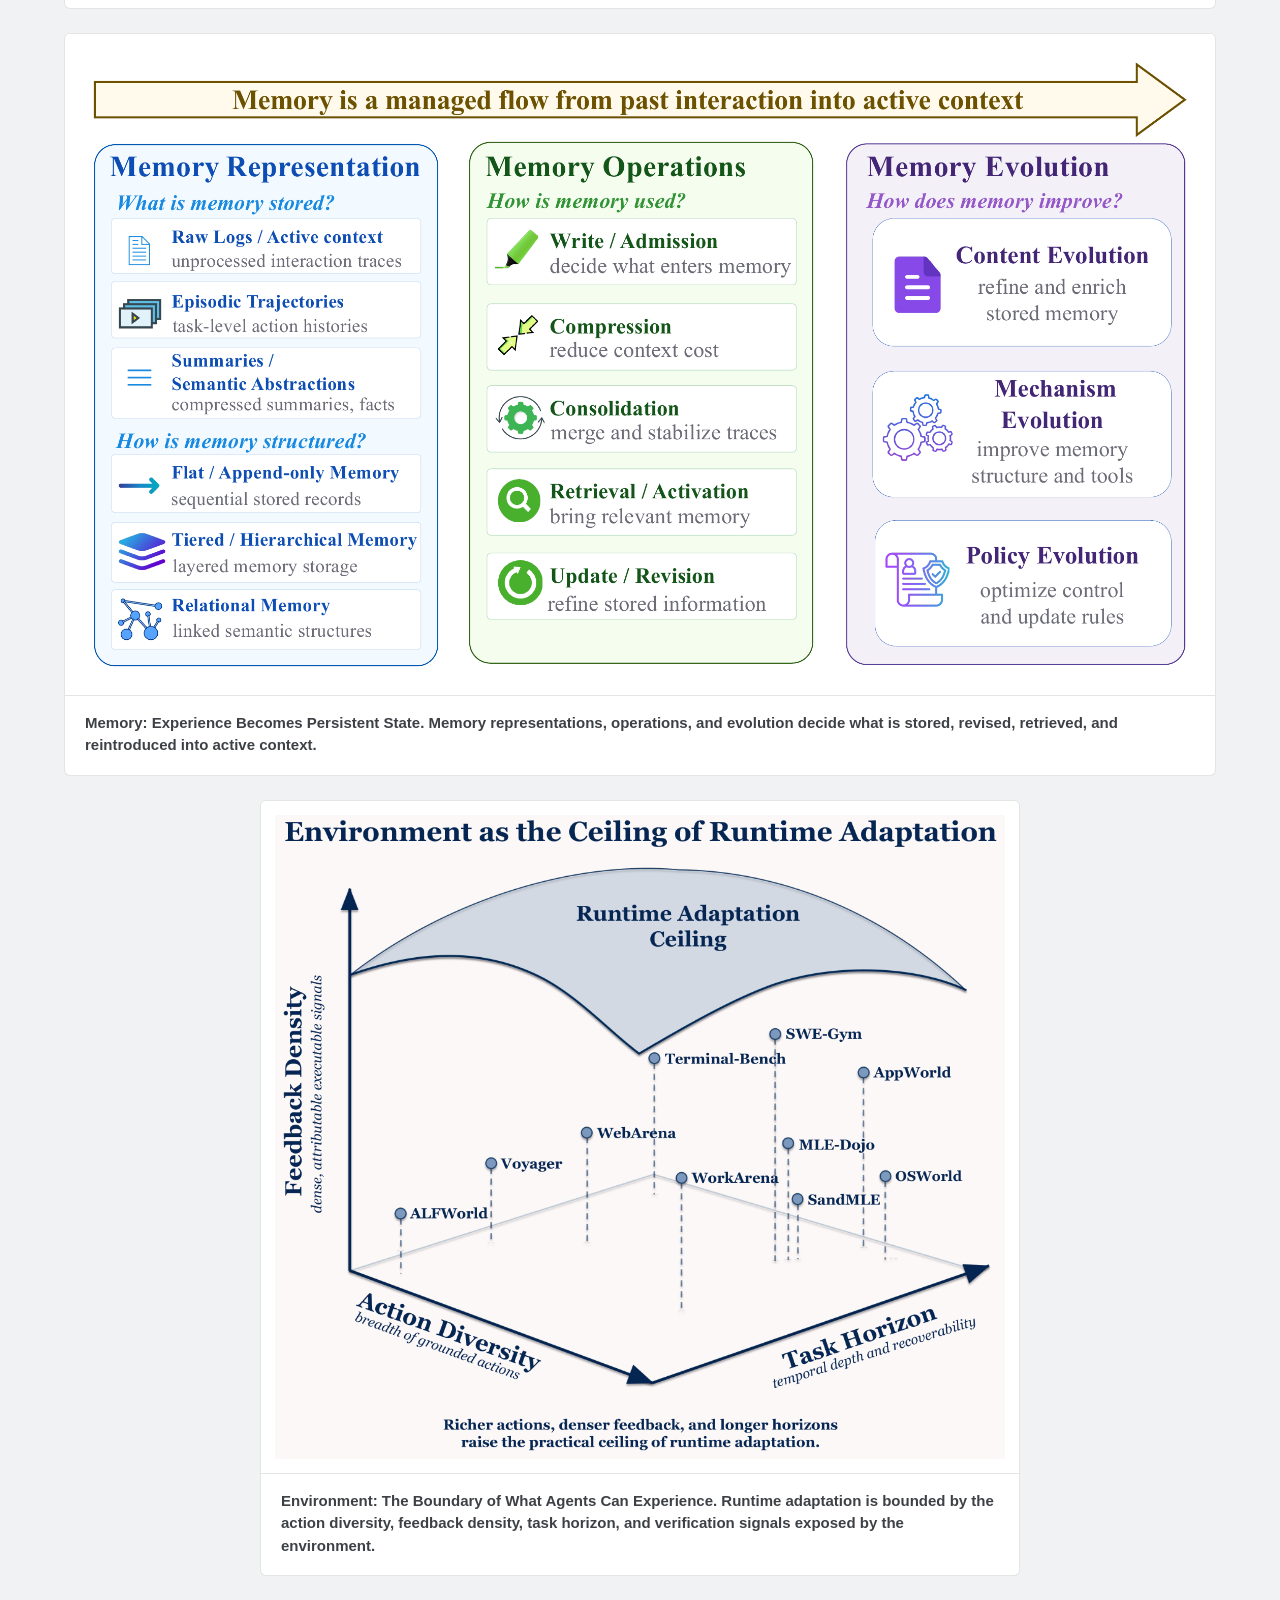
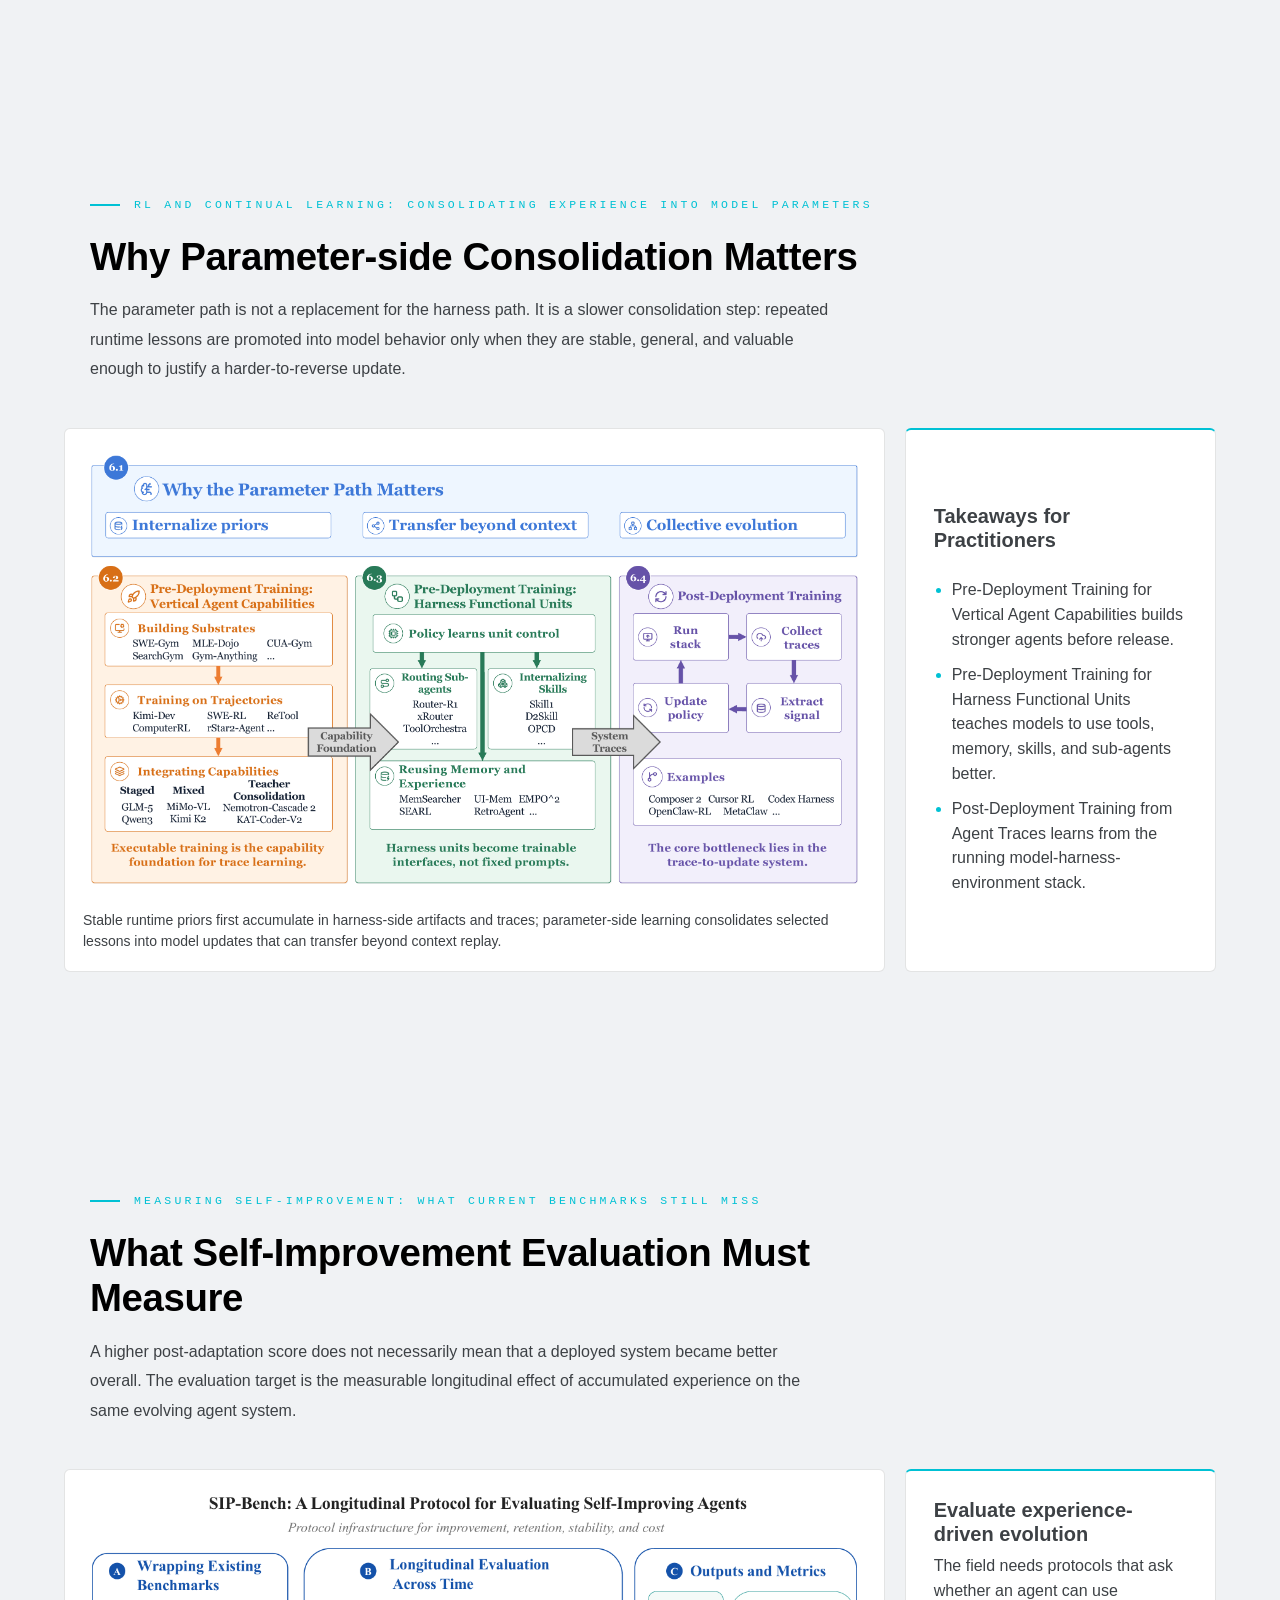
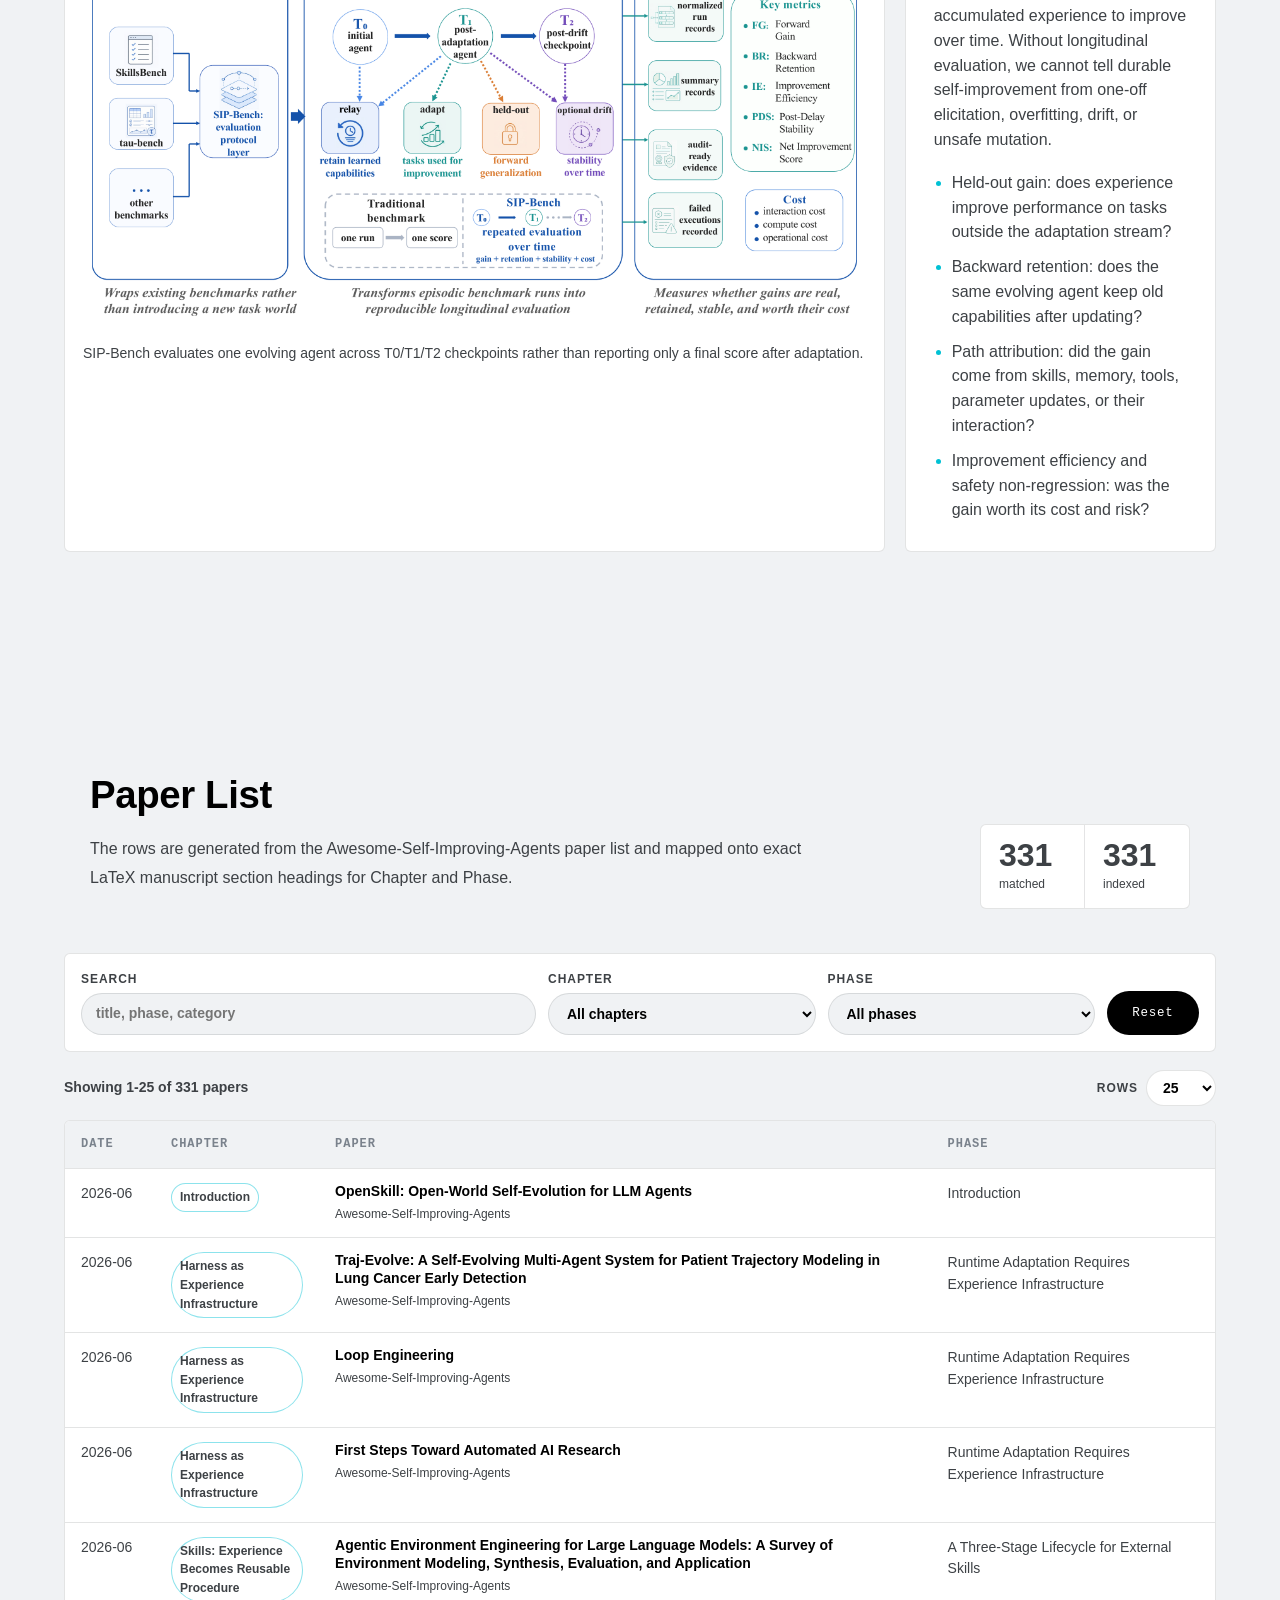
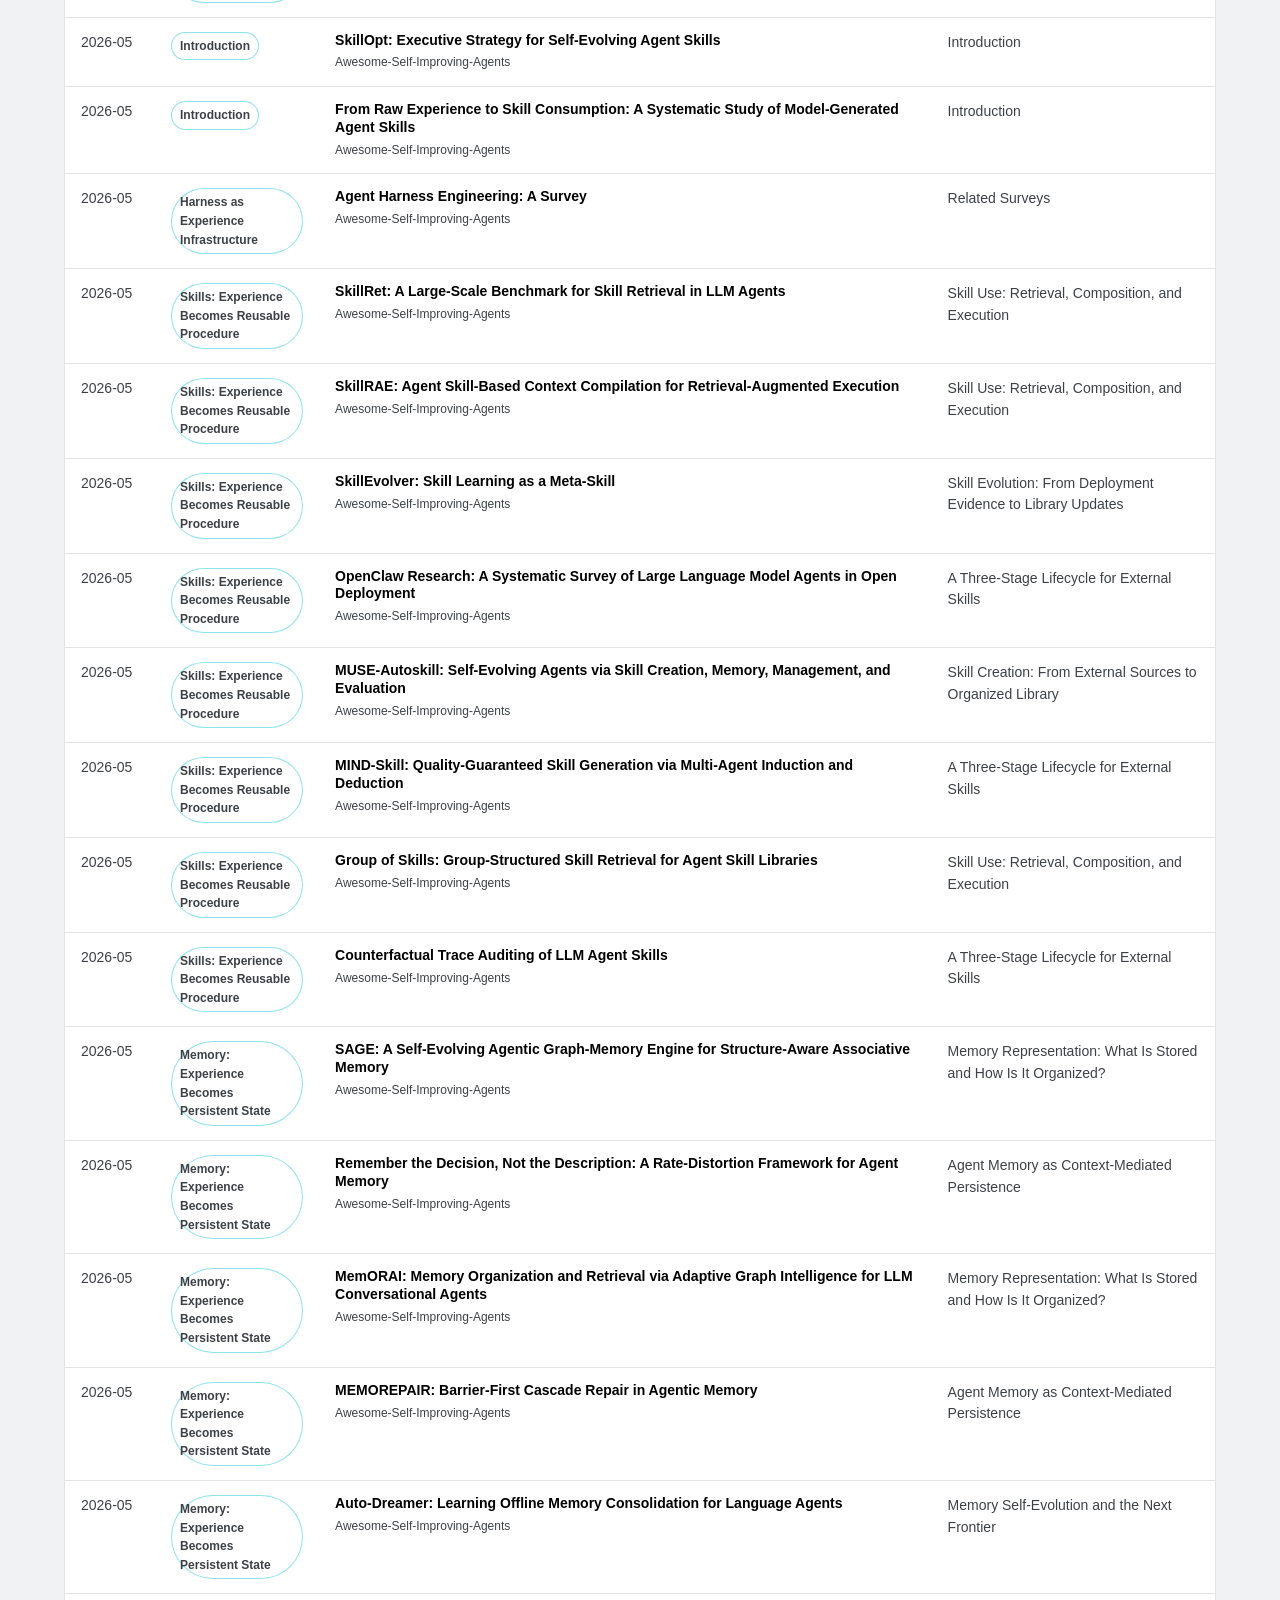
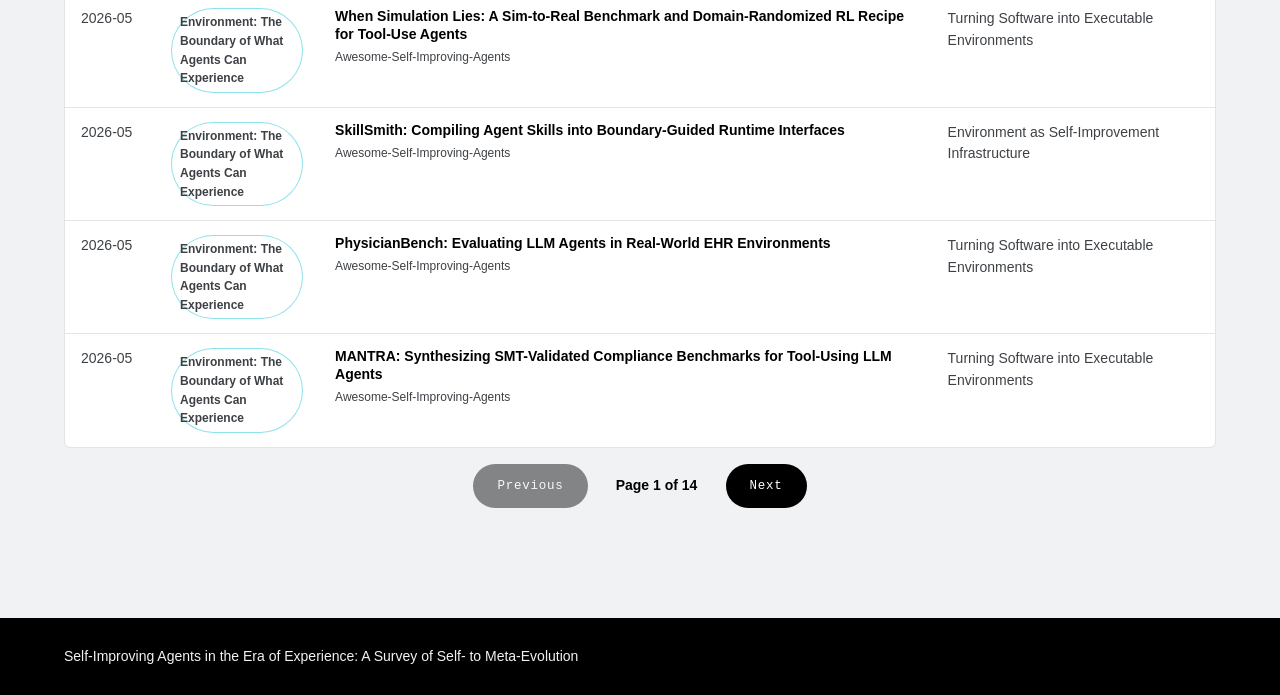
==== commit e46a957d: "Refine claim visual and environment figure" ====
--- a/index.html
+++ b/index.html
@@ -12,7 +12,7 @@
   <link rel="apple-touch-icon" href="assets/apple-touch-icon.png">
   <link rel="preload" href="assets/harness-runtime-hero.png" as="image">
   <link rel="preload" href="assets/frontis-logo.png" as="image">
-  <link rel="stylesheet" href="styles.css?v=figure-scale">
+  <link rel="stylesheet" href="styles.css?v=claim-visual">
 </head>
 <body>
   <div id="scrollbar" aria-hidden="true"></div>
@@ -73,10 +73,46 @@
         </p>
       </div>
       <div class="claim-layout">
-        <figure class="single-figure">
-          <img src="assets/chapters-figure.png" width="2483" height="1322" alt="Overview of the survey figure rendered from the LaTeX-referenced chapters PDF.">
-          <figcaption>The paper moves from a harness-agent definition to external runtime adaptation, parameter-side consolidation, and the evaluation and safety requirements for turning deployment experience into durable capability.</figcaption>
-        </figure>
+        <div class="claim-logic" role="img" aria-label="Trace-to-capability logic: deployment traces are compiled into experience, routed to mutable harness surfaces or model parameters, checked by evaluation and safety gates, then retained as durable capability.">
+          <div class="logic-head">
+            <span>Core Claim</span>
+            <strong>Self-improvement is a trace-to-capability loop.</strong>
+          </div>
+          <div class="logic-edge" aria-hidden="true"></div>
+          <div class="logic-flow" aria-hidden="true">
+            <article class="logic-node logic-node-dark">
+              <span>01</span>
+              <h3>Deployment Traces</h3>
+              <p>Goals, actions, observations, feedback, corrections, tests.</p>
+            </article>
+            <div class="logic-arrow"></div>
+            <article class="logic-node">
+              <span>02</span>
+              <h3>Experience Compiler</h3>
+              <p>Selects evidence, abstracts reusable lessons, assigns provenance.</p>
+            </article>
+          </div>
+          <div class="logic-split" aria-hidden="true">
+            <article>
+              <span>Fast / Reversible</span>
+              <h3>Harness-Side Adaptation</h3>
+              <p>Skills, memory, tools, environments, workflows.</p>
+            </article>
+            <article>
+              <span>Slow / Durable</span>
+              <h3>Parameter Consolidation</h3>
+              <p>RL and continual learning absorb stable runtime priors.</p>
+            </article>
+          </div>
+          <div class="logic-gate" aria-hidden="true">
+            <span>Evaluation + Safety Gate</span>
+            <p>Measure longitudinal gain, retention, attribution, efficiency, and non-regression before treating change as improvement.</p>
+          </div>
+          <div class="logic-output" aria-hidden="true">
+            <span>Claim Outcome</span>
+            <strong>Durable capability under control</strong>
+          </div>
+        </div>
         <div class="claim-points" aria-label="Survey claims">
           <article>
             <span>01</span>
@@ -160,7 +196,7 @@
           <img src="assets/memory-figure.png" width="2208" height="1244" alt="Context-mediated memory figure rendered from the LaTeX-referenced memory PDF.">
           <figcaption><strong>Memory: Experience Becomes Persistent State.</strong> Memory representations, operations, and evolution decide what is stored, revised, retrieved, and reintroduced into active context.</figcaption>
         </figure>
-        <figure class="external-figure-card">
+        <figure class="external-figure-card environment-figure-card">
           <img src="assets/environment-figure.png" width="2362" height="2084" alt="Environment as runtime adaptation ceiling figure rendered from the LaTeX-referenced environment PDF.">
           <figcaption><strong>Environment: The Boundary of What Agents Can Experience.</strong> Runtime adaptation is bounded by the action diversity, feedback density, task horizon, and verification signals exposed by the environment.</figcaption>
         </figure>
--- a/styles.css
+++ b/styles.css
@@ -779,6 +779,163 @@
   font-weight: 700;
 }
 
+.claim-logic {
+  position: relative;
+  min-height: 100%;
+  display: grid;
+  gap: 16px;
+  padding: clamp(20px, 3vw, 30px);
+  border: 1px solid var(--hair);
+  border-radius: var(--radius);
+  background: var(--white);
+  overflow: hidden;
+  transition: transform 0.3s var(--ease), border-color 0.3s var(--ease);
+}
+
+.claim-logic:hover {
+  transform: translateY(-4px);
+  border-color: var(--cyan);
+}
+
+.logic-head {
+  display: grid;
+  gap: 8px;
+  max-width: 680px;
+}
+
+.logic-head span,
+.logic-split span,
+.logic-gate span,
+.logic-output span {
+  color: var(--orange);
+  font-size: 12px;
+  font-weight: 900;
+  letter-spacing: 0.08em;
+  text-transform: uppercase;
+}
+
+.logic-head strong {
+  color: var(--black);
+  font-family: var(--disp);
+  font-size: clamp(28px, 3.8vw, 46px);
+  font-weight: 800;
+  line-height: 1;
+}
+
+.logic-edge {
+  width: 100%;
+  height: 3px;
+  background: var(--cyan);
+}
+
+.logic-flow {
+  display: grid;
+  grid-template-columns: minmax(0, 1fr) 44px minmax(0, 1fr);
+  gap: 12px;
+  align-items: center;
+}
+
+.logic-node,
+.logic-split article,
+.logic-gate,
+.logic-output {
+  background: var(--surface);
+  padding: 16px;
+}
+
+.logic-node-dark {
+  background: var(--black);
+  color: var(--white);
+}
+
+.logic-node span {
+  color: var(--cyan);
+  font-size: 12px;
+  font-weight: 900;
+}
+
+.logic-node h3,
+.logic-split h3 {
+  margin: 8px 0 8px;
+  color: inherit;
+  font-size: clamp(17px, 1.8vw, 22px);
+  line-height: 1.1;
+}
+
+.logic-node p,
+.logic-split p,
+.logic-gate p {
+  margin: 0;
+  color: var(--muted);
+  font-size: 14px;
+  font-weight: 700;
+  line-height: 1.45;
+}
+
+.logic-node-dark p {
+  color: var(--surface);
+}
+
+.logic-arrow {
+  position: relative;
+  height: 3px;
+  background: var(--cyan);
+}
+
+.logic-arrow::after {
+  content: "";
+  position: absolute;
+  top: 50%;
+  right: -1px;
+  width: 12px;
+  height: 12px;
+  border-top: 3px solid var(--cyan);
+  border-right: 3px solid var(--cyan);
+  transform: translateY(-50%) rotate(45deg);
+}
+
+.logic-split {
+  display: grid;
+  grid-template-columns: repeat(2, minmax(0, 1fr));
+  gap: 12px;
+}
+
+.logic-split article {
+  border-left: 3px solid var(--cyan);
+}
+
+.logic-split article:nth-child(2) {
+  border-left-color: var(--orange);
+}
+
+.logic-gate {
+  border: 1px solid var(--black);
+  background: var(--white);
+}
+
+.logic-gate span {
+  display: inline-flex;
+  margin-bottom: 8px;
+  color: var(--black);
+}
+
+.logic-output {
+  display: flex;
+  align-items: center;
+  justify-content: space-between;
+  gap: 18px;
+  background: var(--black);
+  color: var(--white);
+}
+
+.logic-output strong {
+  color: var(--white);
+  font-family: var(--disp);
+  font-size: clamp(22px, 2.6vw, 34px);
+  line-height: 1;
+  text-align: right;
+}
+
 .figure-strip figure {
   display: flex;
   min-width: 0;
@@ -951,6 +1108,11 @@
   height: auto;
   padding: clamp(6px, 1.2vw, 14px);
   background: var(--white);
+}
+
+.environment-figure-card {
+  width: min(760px, 100%);
+  justify-self: center;
 }
 
 .external-figure-card figcaption {
@@ -1536,6 +1698,38 @@
     height: auto;
   }
 
+  .claim-logic {
+    padding: 18px;
+  }
+
+  .logic-flow,
+  .logic-split {
+    grid-template-columns: 1fr;
+  }
+
+  .logic-arrow {
+    width: 3px;
+    height: 28px;
+    justify-self: center;
+  }
+
+  .logic-arrow::after {
+    top: auto;
+    right: auto;
+    bottom: -1px;
+    left: 50%;
+    transform: translateX(-50%) rotate(135deg);
+  }
+
+  .logic-output {
+    align-items: flex-start;
+    flex-direction: column;
+  }
+
+  .logic-output strong {
+    text-align: left;
+  }
+
   .paper-controls {
     align-items: stretch;
   }
